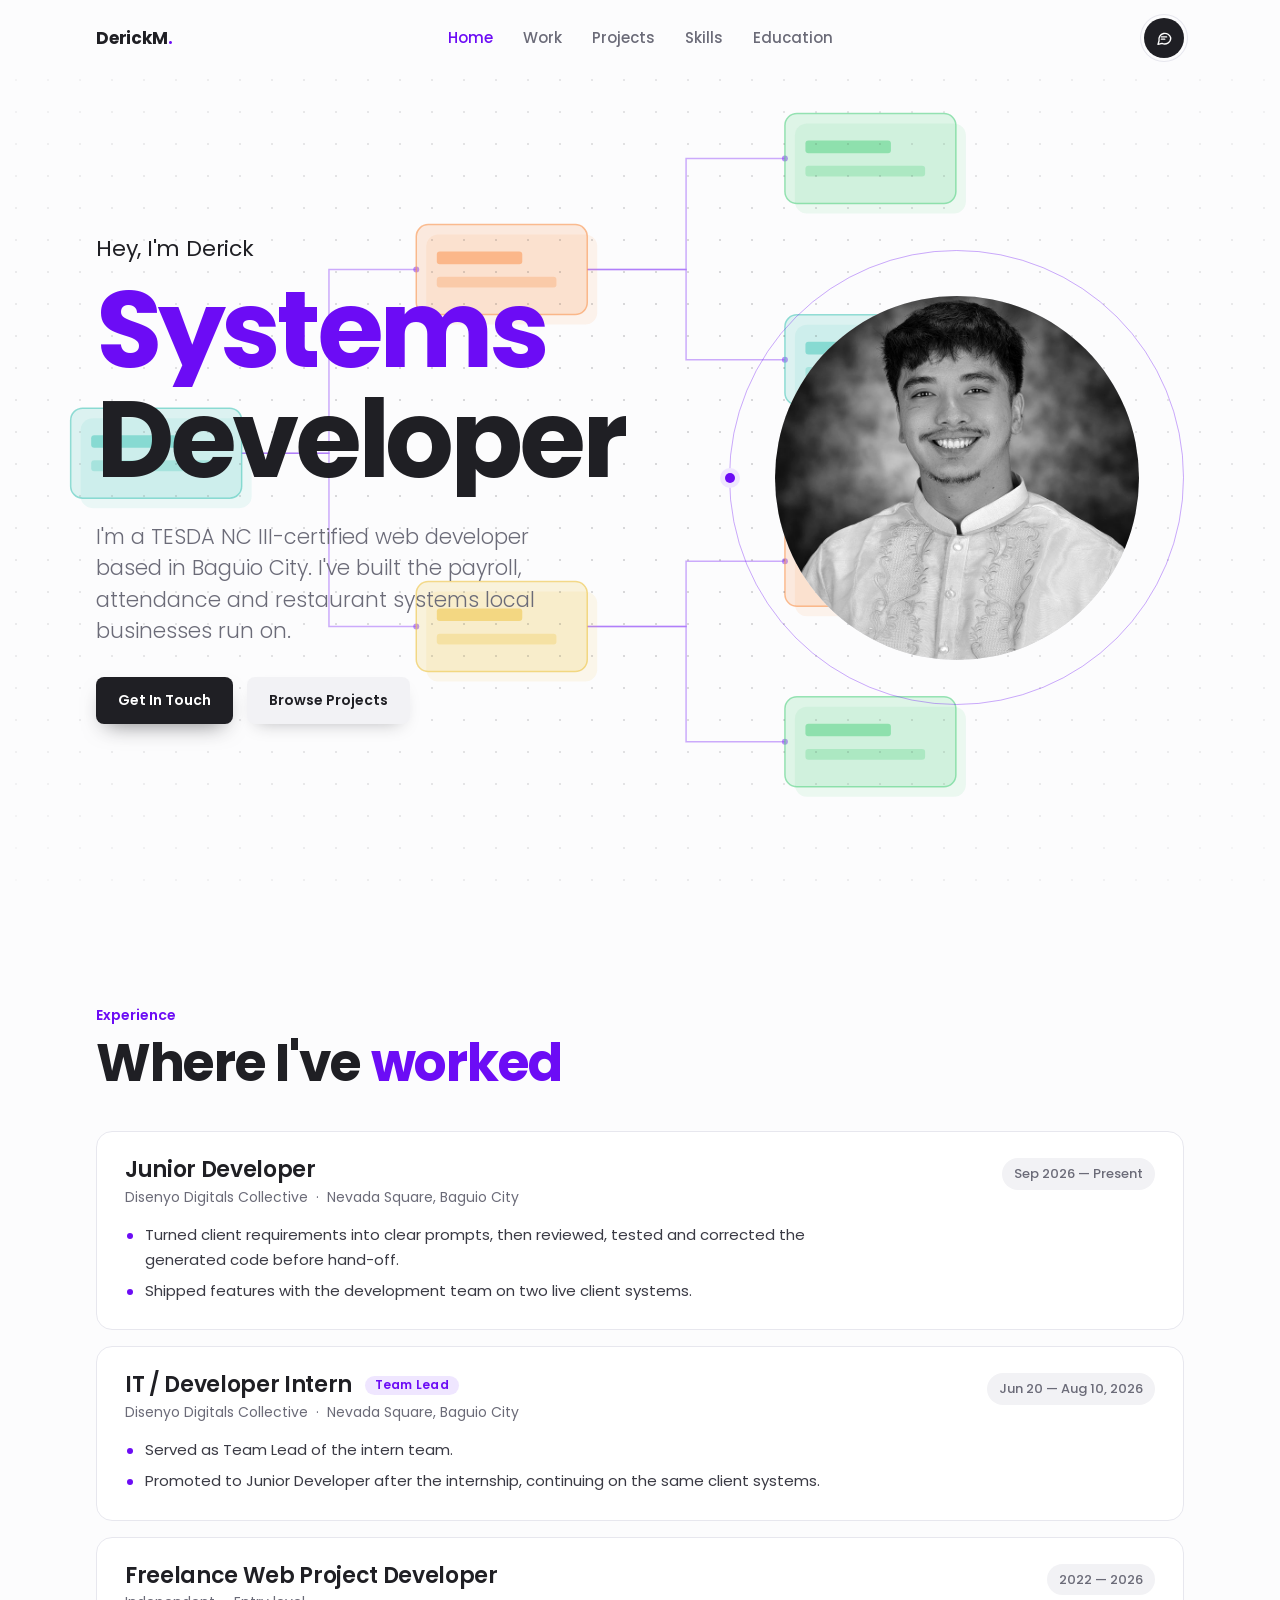
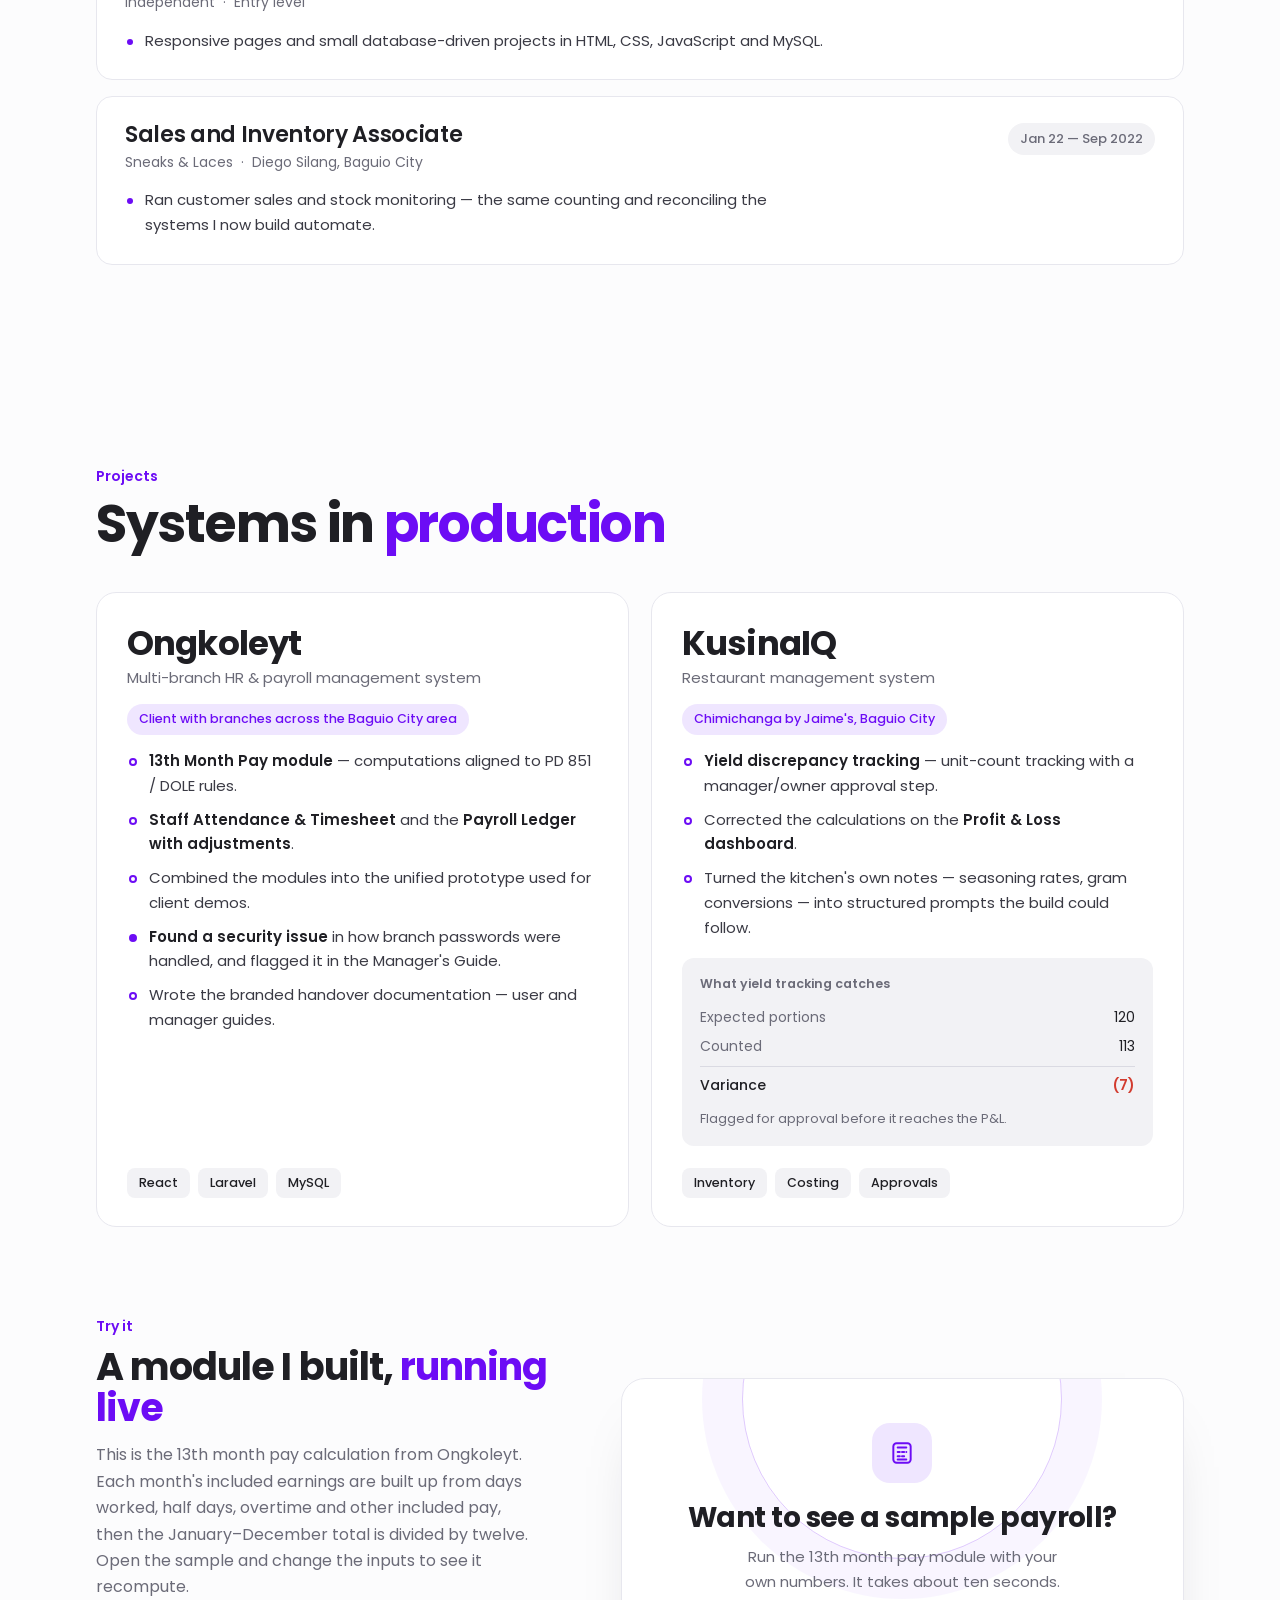
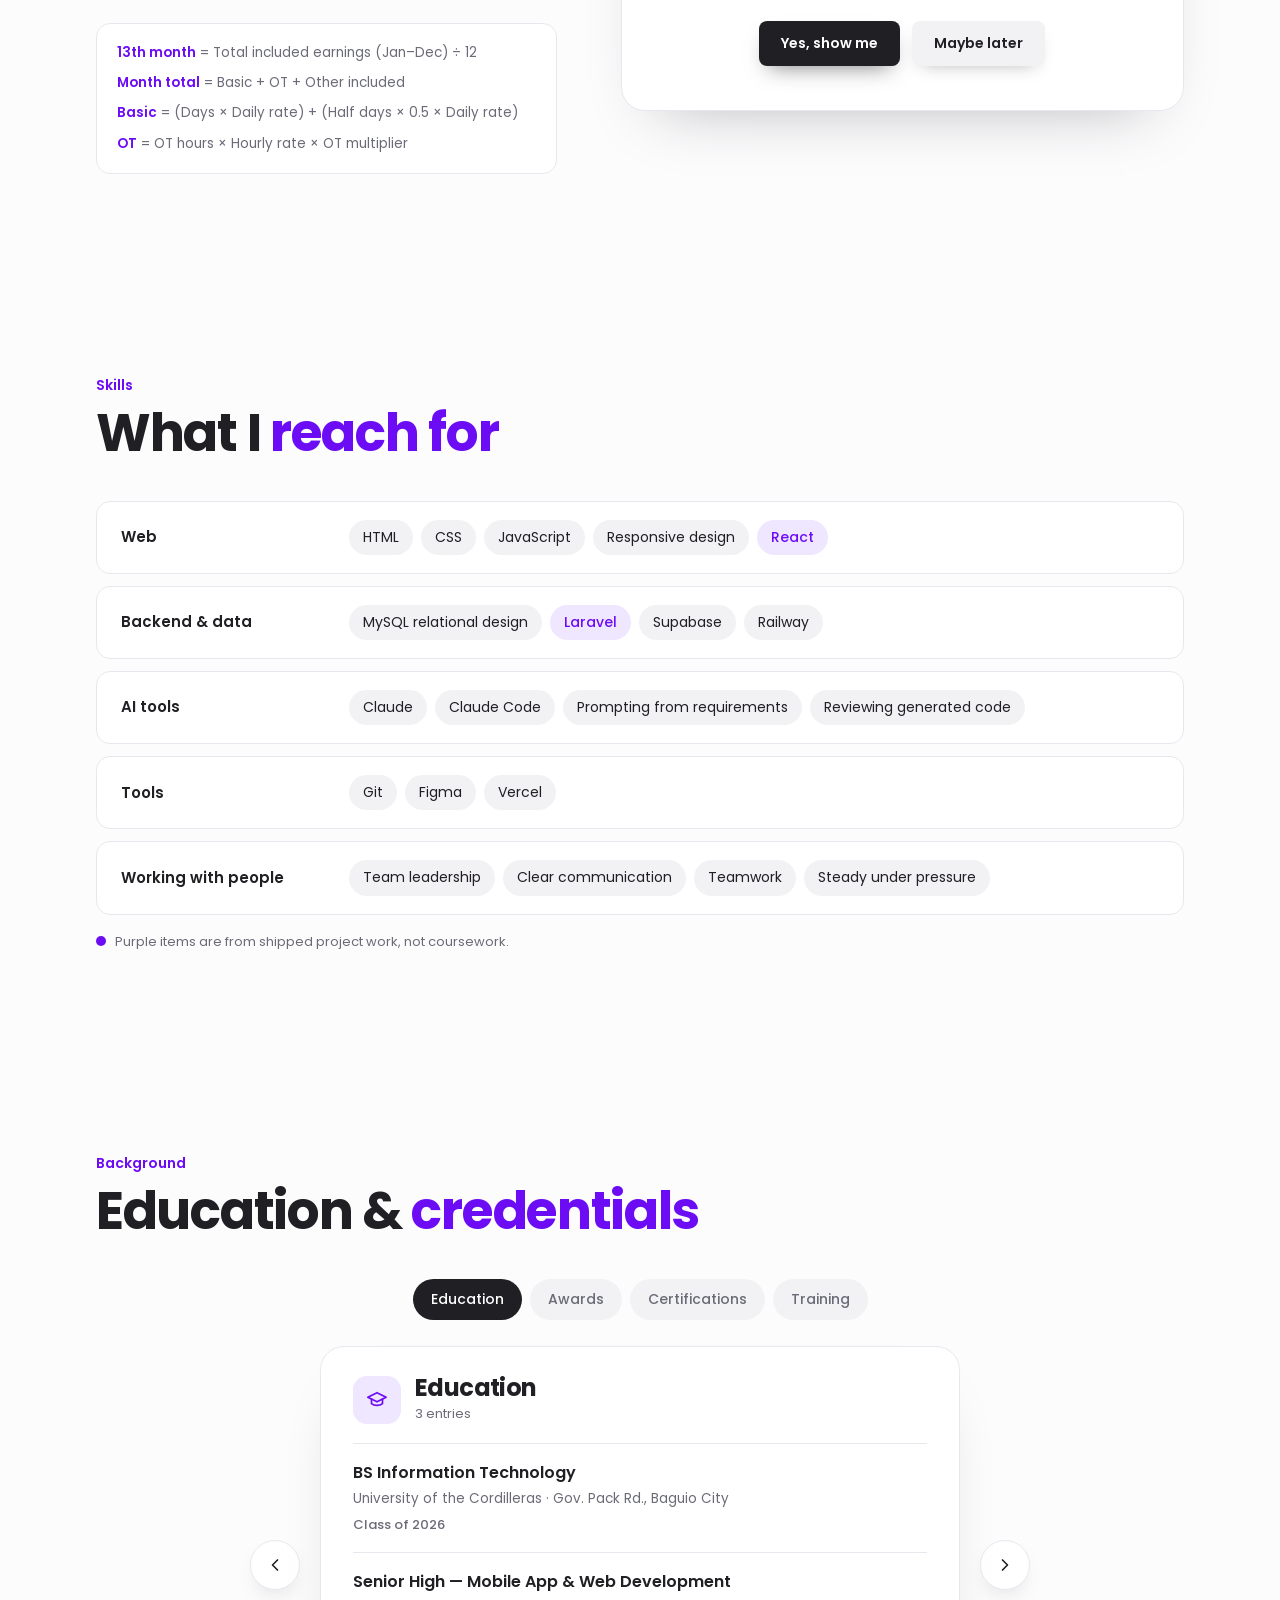
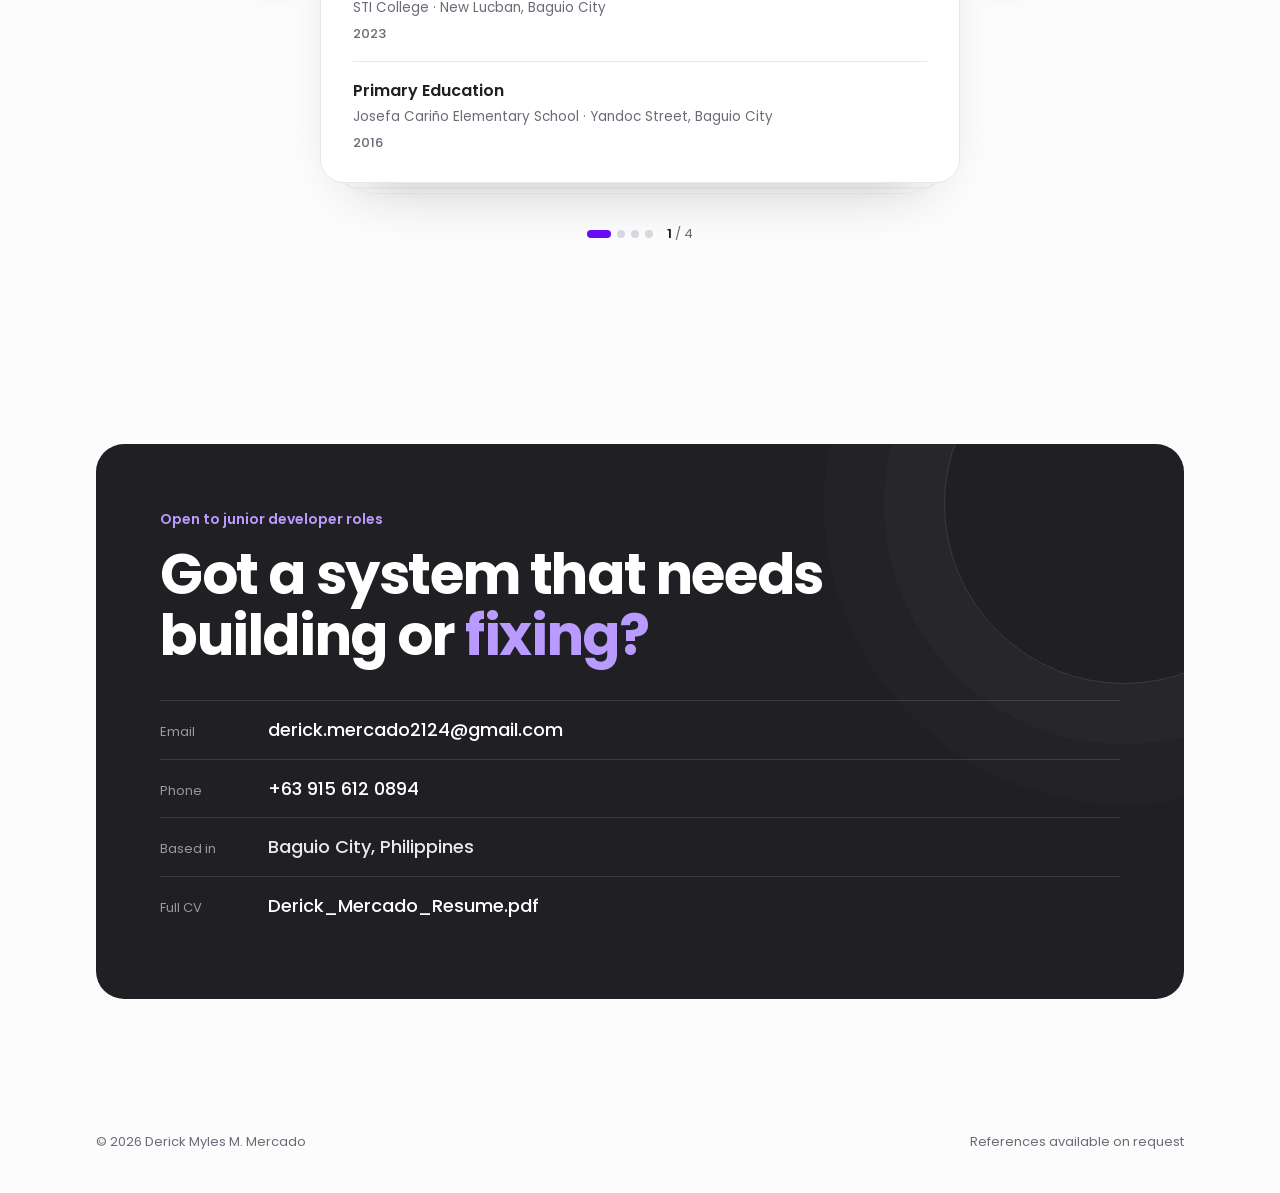
==== index.html @ df2cfac9 "Simplify resume, add AYA Events Hub, UC Nexus and KPI projects - Plain black-and-white resume: no co" ====
<!DOCTYPE html>
<html lang="en">
<head>
<meta charset="utf-8">
<meta name="viewport" content="width=device-width, initial-scale=1">
<title>Derick Myles M. Mercado — Web &amp; Systems Developer</title>
<meta name="description" content="Web developer in Baguio City who has built payroll, attendance and restaurant management systems for local businesses.">
<link rel="preconnect" href="https://fonts.googleapis.com">
<link rel="preconnect" href="https://fonts.gstatic.com" crossorigin>
<link href="https://fonts.googleapis.com/css2?family=Poppins:wght@300;400;500;600;700&display=swap" rel="stylesheet">
<link rel="stylesheet" href="styles.css">
</head>
<body>

<div class="bg" aria-hidden="true">
  <canvas class="bg__canvas"></canvas>
  <div class="bg__grid"><i></i></div>
</div>

<header class="topbar">
  <div class="topbar__in">
    <a class="logo" href="#top">DerickM<span>.</span></a>
    <nav class="nav" id="site-nav" aria-label="Sections">
      <a href="#top">Home</a>
      <a href="#work">Work</a>
      <a href="#systems">Projects</a>
      <a href="#skills">Skills</a>
      <a href="#record">Education</a>
    </nav>
    <div class="topbar__end">
      <a class="chat" href="#contact" aria-label="Contact me">
        <svg viewBox="0 0 24 24" width="18" height="18" fill="none" stroke="currentColor" stroke-width="1.8" stroke-linecap="round" stroke-linejoin="round" aria-hidden="true">
          <path d="M21 12a8 8 0 0 1-11.6 7.1L4 20.5l1.4-4.9A8 8 0 1 1 21 12z"/>
          <path d="M8.5 10.5h7M8.5 13.5h4.5"/>
        </svg>
      </a>
      <button type="button" class="menu" aria-expanded="false" aria-controls="site-nav" aria-label="Open menu">
        <span></span><span></span>
      </button>
    </div>
  </div>
  <div class="scrollbar" aria-hidden="true"><i></i></div>
</header>

<main id="top">

  <!-- ─────────────── HERO ─────────────── -->
  <section class="hero">
    <div class="hero__grid">

      <div class="hero__lede">
        <p class="hero__hey reveal" data-d="0">Hey, I'm Derick</p>

        <h1 class="hero__title">
          <span class="line"><span><em>Systems</em></span></span>
          <span class="line"><span>Developer</span></span>
        </h1>

        <p class="hero__sub reveal" data-d="3">
          I'm a TESDA NC III-certified web developer based in Baguio City. I've built the payroll,
          attendance and restaurant systems local businesses run on.
        </p>

        <div class="hero__actions reveal" data-d="4">
          <a class="btn btn--dark" href="#contact">Get In Touch</a>
          <a class="btn btn--light" href="#systems">Browse Projects</a>
        </div>
      </div>

      <div class="hero__photo reveal" data-d="2">
        <div class="hero__float">
          <div class="ring" aria-hidden="true"><i></i></div>
          <div class="disc">
            <img src="assets/profile-800.jpg" alt="Derick Myles M. Mercado" width="800" height="800"
                 loading="eager" decoding="async" fetchpriority="high">
          </div>
        </div>
      </div>

    </div>
  </section>

  <!-- ─────────────── WORK ─────────────── -->
  <section class="sec" id="work">
    <header class="sec__head reveal">
      <p class="sec__kicker">Experience</p>
      <h2>Where I've <em>worked</em></h2>
    </header>

    <ol class="entries">
      <li class="entry reveal">
        <div class="entry__main">
          <h3 class="entry__title">Junior Developer</h3>
          <p class="entry__org">Disenyo Digitals Collective &nbsp;·&nbsp; Nevada Square, Baguio City</p>
          <ul class="entry__notes">
            <li>Turned client requirements into clear prompts, then reviewed, tested and corrected the generated code before hand-off.</li>
            <li>Shipped features with the development team on two live client systems.</li>
          </ul>
        </div>
        <p class="entry__date">Sep 2026 — Present</p>
      </li>

      <li class="entry reveal">
        <div class="entry__main">
          <h3 class="entry__title">IT / Developer Intern <span class="entry__badge">Team Lead</span></h3>
          <p class="entry__org">Disenyo Digitals Collective &nbsp;·&nbsp; Nevada Square, Baguio City</p>
          <ul class="entry__notes">
            <li>Served as Team Lead of the intern team.</li>
            <li>Promoted to Junior Developer after the internship, continuing on the same client systems.</li>
          </ul>
        </div>
        <p class="entry__date">Jun 20 — Aug 10, 2026</p>
      </li>

      <li class="entry reveal">
        <div class="entry__main">
          <h3 class="entry__title">Freelance Web Project Developer</h3>
          <p class="entry__org">Independent &nbsp;·&nbsp; Entry level</p>
          <ul class="entry__notes">
            <li>Responsive pages and small database-driven projects in HTML, CSS, JavaScript and MySQL.</li>
          </ul>
        </div>
        <p class="entry__date">2022 — 2026</p>
      </li>

      <li class="entry reveal">
        <div class="entry__main">
          <h3 class="entry__title">Sales and Inventory Associate</h3>
          <p class="entry__org">Sneaks &amp; Laces &nbsp;·&nbsp; Diego Silang, Baguio City</p>
          <ul class="entry__notes">
            <li>Ran customer sales and stock monitoring — the same counting and reconciling the systems I now build automate.</li>
          </ul>
        </div>
        <p class="entry__date">Jan 22 — Sep 2022</p>
      </li>
    </ol>
  </section>

  <!-- ─────────────── SYSTEMS ─────────────── -->
  <section class="sec" id="systems">
    <header class="sec__head reveal">
      <p class="sec__kicker">Projects</p>
      <h2>Systems in <em>production</em></h2>
    </header>

    <div class="projects">

      <article class="proj reveal">
        <header class="proj__head">
          <h3>Ongkoleyt</h3>
          <p class="proj__sub">Multi-branch HR &amp; payroll management system</p>
        </header>
        <p class="proj__client">Client with branches across the Baguio City area</p>
        <ul class="proj__work">
          <li><b>13th Month Pay module</b> — computations aligned to PD&nbsp;851 / DOLE rules.</li>
          <li><b>Staff Attendance &amp; Timesheet</b> and the <b>Payroll Ledger with adjustments</b>.</li>
          <li>Combined the modules into the unified prototype used for client demos.</li>
          <li class="proj__flag"><b>Found a security issue</b> in how branch passwords were handled, and flagged it in the Manager's Guide.</li>
          <li>Wrote the branded handover documentation — user and manager guides.</li>
        </ul>
        <ul class="stack"><li>React</li><li>Laravel</li><li>MySQL</li></ul>
      </article>

      <article class="proj reveal">
        <header class="proj__head">
          <h3>KusinaIQ</h3>
          <p class="proj__sub">Restaurant management system</p>
        </header>
        <p class="proj__client">Chimichanga by Jaime's, Baguio City</p>
        <ul class="proj__work">
          <li><b>Yield discrepancy tracking</b> — unit-count tracking with a manager/owner approval step.</li>
          <li>Corrected the calculations on the <b>Profit &amp; Loss dashboard</b>.</li>
          <li>Turned the kitchen's own notes — seasoning rates, gram conversions — into structured prompts the build could follow.</li>
        </ul>

        <figure class="variance">
          <figcaption>What yield tracking catches</figcaption>
          <div class="variance__row">
            <span class="variance__k">Expected portions</span>
            <span class="variance__v">120</span>
          </div>
          <div class="variance__row">
            <span class="variance__k">Counted</span>
            <span class="variance__v">113</span>
          </div>
          <div class="variance__row variance__row--sum">
            <span class="variance__k">Variance</span>
            <span class="variance__v variance__v--debit">(7)</span>
          </div>
          <p class="variance__note">Flagged for approval before it reaches the P&amp;L.</p>
        </figure>

        <ul class="stack"><li>Inventory</li><li>Costing</li><li>Approvals</li></ul>
      </article>

    </div>

    <!-- Live demo: the 13th month pay module -->
    <div class="demo">
      <div class="demo__text reveal">
        <p class="sec__kicker">Try it</p>
        <h3 class="demo__title">A module I built, <em>running live</em></h3>
        <p class="demo__body">
          This is the 13th month pay calculation from Ongkoleyt. Each month's included
          earnings are built up from days worked, half days, overtime and other
          included pay, then the January–December total is divided by twelve.
          Open the sample and change the inputs to see it recompute.
        </p>
        <ul class="formula">
          <li><b>13th month</b> = Total included earnings (Jan–Dec) ÷ 12</li>
          <li><b>Month total</b> = Basic + OT + Other included</li>
          <li><b>Basic</b> = (Days × Daily rate) + (Half days × 0.5 × Daily rate)</li>
          <li><b>OT</b> = OT hours × Hourly rate × OT multiplier</li>
        </ul>
      </div>

      <div class="ask reveal">
        <div class="ask__icon" aria-hidden="true">
          <svg viewBox="0 0 24 24" width="26" height="26" fill="none" stroke="currentColor" stroke-width="1.8" stroke-linecap="round" stroke-linejoin="round">
            <rect x="4" y="3" width="16" height="18" rx="3"/>
            <path d="M8 7h8M8 11h2M12 11h2M16 11h0M8 15h2M12 15h2M8 18h8"/>
          </svg>
        </div>
        <p class="ask__q">Want to see a sample payroll?</p>
        <p class="ask__sub" id="ask-sub">Run the 13th month pay module with your own numbers. It takes about ten seconds.</p>
        <div class="ask__actions">
          <button type="button" class="btn btn--dark" id="ask-yes">Yes, show me</button>
          <button type="button" class="btn btn--light" id="ask-no">Maybe later</button>
        </div>
      </div>

      <dialog class="modal" id="ledger-modal" aria-labelledby="ledger-title">
      <aside class="ledger">
        <div class="ledger__head">
          <div>
            <p class="ledger__kicker">Ongkoleyt &nbsp;·&nbsp; Payroll</p>
            <h2 class="ledger__title" id="ledger-title">13th Month Pay</h2>
          </div>
          <div class="ledger__tools">
            <p class="ledger__law">PD&nbsp;851</p>
            <button type="button" class="modal__close" id="ledger-close" aria-label="Close sample payroll">
              <svg viewBox="0 0 24 24" width="16" height="16" fill="none" stroke="currentColor" stroke-width="2" stroke-linecap="round" aria-hidden="true"><path d="M6 6l12 12M18 6L6 18"/></svg>
            </button>
          </div>
        </div>

        <div class="ledger__controls">
          <label class="ctl">
            <span class="ctl__label">Daily basic rate</span>
            <span class="ctl__val" id="out-rate">₱600</span>
            <input type="range" id="in-rate" min="400" max="2000" step="10" value="600"
                   aria-label="Daily basic rate in pesos">
          </label>
          <label class="ctl">
            <span class="ctl__label">Days worked / month</span>
            <span class="ctl__val" id="out-days">22</span>
            <input type="range" id="in-days" min="0" max="26" step="1" value="22"
                   aria-label="Full days worked per month">
          </label>
          <label class="ctl">
            <span class="ctl__label">Half days / month</span>
            <span class="ctl__val" id="out-half">1</span>
            <input type="range" id="in-half" min="0" max="10" step="1" value="1"
                   aria-label="Half days worked per month">
          </label>
          <label class="ctl">
            <span class="ctl__label">OT hours / month</span>
            <span class="ctl__val" id="out-ot">8</span>
            <input type="range" id="in-ot" min="0" max="60" step="1" value="8"
                   aria-label="Overtime hours per month">
          </label>
          <label class="ctl">
            <span class="ctl__label">Other included / month</span>
            <span class="ctl__val" id="out-other">₱0</span>
            <input type="range" id="in-other" min="0" max="5000" step="100" value="0"
                   aria-label="Other included earnings per month in pesos">
          </label>
          <label class="ctl">
            <span class="ctl__label">Months worked</span>
            <span class="ctl__val" id="out-months">12</span>
            <input type="range" id="in-months" min="1" max="12" step="1" value="12"
                   aria-label="Months worked this calendar year">
          </label>
          <label class="ctl ctl--num">
            <span class="ctl__label">OT multiplier</span>
            <input type="number" id="in-mult" min="1" max="3" step="0.05" value="1.25"
                   aria-label="Overtime multiplier">
          </label>
          <p class="ctl ctl--num">
            <span class="ctl__label">Hourly rate <small>(daily ÷ 8)</small></span>
            <span class="ctl__val" id="out-hourly">₱75.00</span>
          </p>
        </div>

        <table class="sheet">
          <caption class="sr-only">Basic, overtime, other included earnings and month total for each month of the calendar year</caption>
          <thead>
            <tr>
              <th scope="col">Month</th><th scope="col">Basic</th><th scope="col">OT</th>
              <th scope="col" class="c-other-h">Other</th><th scope="col">Month total</th>
            </tr>
          </thead>
          <tbody id="sheet-body"><!-- rows injected --></tbody>
        </table>

        <div class="ledger__foot">
          <div class="calc">
            <span class="calc__op">Total included earnings</span>
            <span class="calc__line" aria-hidden="true"></span>
            <span class="calc__sum" id="out-year">₱0</span>
          </div>
          <div class="calc">
            <span class="calc__op">÷ 12</span>
            <span class="calc__line" aria-hidden="true"></span>
          </div>
          <div class="result">
            <p class="result__left">
              <span class="result__label">13th month pay</span>
              <span class="stamp" id="stamp">Computed &amp; checked</span>
            </p>
            <output class="result__val" id="out-total"
                    for="in-rate in-days in-half in-ot in-mult in-other in-months">₱0</output>
          </div>
        </div>
      </aside>
      </dialog>
    </div>
  </section>

  <!-- ─────────────── SKILLS ─────────────── -->
  <section class="sec" id="skills">
    <header class="sec__head reveal">
      <p class="sec__kicker">Skills</p>
      <h2>What I <em>reach for</em></h2>
    </header>

    <dl class="skills">
      <div class="skills__row reveal">
        <dt>Web</dt>
        <dd><span>HTML</span><span>CSS</span><span>JavaScript</span><span>Responsive design</span><span class="is-proj">React</span></dd>
      </div>
      <div class="skills__row reveal">
        <dt>Backend &amp; data</dt>
        <dd><span>MySQL relational design</span><span class="is-proj">Laravel</span><span>Supabase</span><span>Railway</span></dd>
      </div>
      <div class="skills__row reveal">
        <dt>AI tools</dt>
        <dd><span>Claude</span><span>Claude Code</span><span>Prompting from requirements</span><span>Reviewing generated code</span></dd>
      </div>
      <div class="skills__row reveal">
        <dt>Tools</dt>
        <dd><span>Git</span><span>Figma</span> <span>Vercel</span></dd>
      </div>
      <div class="skills__row reveal">
        <dt>Working with people</dt>
        <dd><span>Team leadership</span><span>Clear communication</span><span>Teamwork</span><span>Steady under pressure</span></dd>
      </div>
    </dl>
    <p class="skills__key reveal"><i aria-hidden="true"></i> Purple items are from shipped project work, not coursework.</p>
  </section>

  <!-- ─────────────── RECORD ─────────────── -->
  <section class="sec" id="record">
    <header class="sec__head reveal">
      <p class="sec__kicker">Background</p>
      <h2>Education &amp; <em>credentials</em></h2>
    </header>

    <div class="flash reveal" aria-roledescription="carousel" aria-label="Education and credentials">

      <div class="flash__tabs" role="tablist" aria-label="Choose a card">
        <button type="button" class="flash__tab" role="tab" id="ft-0" aria-controls="fc-0" aria-selected="true">Education</button>
        <button type="button" class="flash__tab" role="tab" id="ft-1" aria-controls="fc-1" aria-selected="false" tabindex="-1">Awards</button>
        <button type="button" class="flash__tab" role="tab" id="ft-2" aria-controls="fc-2" aria-selected="false" tabindex="-1">Certifications</button>
        <button type="button" class="flash__tab" role="tab" id="ft-3" aria-controls="fc-3" aria-selected="false" tabindex="-1">Training</button>
      </div>

      <div class="flash__stage">
        <button type="button" class="flash__arrow flash__arrow--prev" data-dir="-1" aria-label="Previous card">
          <svg viewBox="0 0 24 24" width="20" height="20" fill="none" stroke="currentColor" stroke-width="2" stroke-linecap="round" stroke-linejoin="round" aria-hidden="true"><path d="M15 6l-6 6 6 6"/></svg>
        </button>

        <div class="flash__deck" aria-live="polite">

          <article class="flash__card is-active" role="tabpanel" id="fc-0" aria-labelledby="ft-0">
            <header class="flash__head">
              <span class="flash__icon" aria-hidden="true">
                <svg viewBox="0 0 24 24" width="22" height="22" fill="none" stroke="currentColor" stroke-width="1.8" stroke-linecap="round" stroke-linejoin="round"><path d="M2 9l10-5 10 5-10 5z"/><path d="M6 11v5c3 2.5 9 2.5 12 0v-5"/></svg>
              </span>
              <div>
                <h3 class="flash__title">Education</h3>
                <p class="flash__meta">3 entries</p>
              </div>
            </header>
            <ul class="flash__list">
              <li>
                <p class="r-title">BS Information Technology</p>
                <p class="r-org">University of the Cordilleras · Gov. Pack Rd., Baguio City</p>
                <p class="r-date">Class of 2026</p>
              </li>
              <li>
                <p class="r-title">Senior High — Mobile App &amp; Web Development</p>
                <p class="r-org">STI College · New Lucban, Baguio City</p>
                <p class="r-date">2023</p>
              </li>
              <li>
                <p class="r-title">Primary Education</p>
                <p class="r-org">Josefa Cariño Elementary School · Yandoc Street, Baguio City</p>
                <p class="r-date">2016</p>
              </li>
            </ul>
          </article>

          <article class="flash__card" role="tabpanel" id="fc-1" aria-labelledby="ft-1" hidden>
            <header class="flash__head">
              <span class="flash__icon" aria-hidden="true">
                <svg viewBox="0 0 24 24" width="22" height="22" fill="none" stroke="currentColor" stroke-width="1.8" stroke-linecap="round" stroke-linejoin="round"><path d="M8 4h8v5a4 4 0 0 1-8 0z"/><path d="M8 6H5a3 3 0 0 0 3 4M16 6h3a3 3 0 0 1-3 4"/><path d="M12 13v4M8 20h8M9 17h6"/></svg>
              </span>
              <div>
                <h3 class="flash__title">Awards</h3>
                <p class="flash__meta">2 entries</p>
              </div>
            </header>
            <ul class="flash__list">
              <li>
                <p class="r-title"><span class="hl">Champion</span> — Tagisan ng Talino</p>
                <p class="r-org">CodeWest Programming Competition, STI Baguio</p>
                <p class="r-date">Grade 12</p>
              </li>
              <li>
                <p class="r-title"><span class="hl">Best in Console Application</span></p>
                <p class="r-org">Senior High graduation award · STI College, Baguio City</p>
                <p class="r-date">2023</p>
              </li>
            </ul>
          </article>

          <article class="flash__card" role="tabpanel" id="fc-2" aria-labelledby="ft-2" hidden>
            <header class="flash__head">
              <span class="flash__icon" aria-hidden="true">
                <svg viewBox="0 0 24 24" width="22" height="22" fill="none" stroke="currentColor" stroke-width="1.8" stroke-linecap="round" stroke-linejoin="round"><rect x="3" y="4" width="18" height="13" rx="2"/><path d="M7 9h10M7 12h6"/><circle cx="16.5" cy="17.5" r="2.5"/><path d="M15 19.5l-.5 2.5 2-1 2 1-.5-2.5"/></svg>
              </span>
              <div>
                <h3 class="flash__title">Certifications</h3>
                <p class="flash__meta">1 entry</p>
              </div>
            </header>
            <ul class="flash__list">
              <li class="cert">
                <p class="r-title">National Certificate III — Web Development <span class="cert__badge">NC III</span></p>
                <p class="r-org">TESDA · Philippine TVET Competency Assessment &amp; Certification System</p>
                <ul class="cert__units" aria-label="Core competencies">
                  <li>Utilize Software Methodologies</li>
                  <li>Develop Responsive Web Design</li>
                  <li>Create Interactive Websites</li>
                  <li>Develop Website Backend Systems</li>
                </ul>
                <p class="r-date">Issued Aug 21, 2026 · Valid until Aug 20, 2031</p>
              </li>
            </ul>
          </article>

          <article class="flash__card" role="tabpanel" id="fc-3" aria-labelledby="ft-3" hidden>
            <header class="flash__head">
              <span class="flash__icon" aria-hidden="true">
                <svg viewBox="0 0 24 24" width="22" height="22" fill="none" stroke="currentColor" stroke-width="1.8" stroke-linecap="round" stroke-linejoin="round"><path d="M4 5h11a3 3 0 0 1 3 3v11H7a3 3 0 0 1-3-3z"/><path d="M18 8h2v11a2 2 0 0 1-2 2"/><path d="M8 9h6M8 12h6M8 15h4"/></svg>
              </span>
              <div>
                <h3 class="flash__title">Training</h3>
                <p class="flash__meta">3 entries</p>
              </div>
            </header>
            <ul class="flash__list">
              <li>
                <p class="r-title">AI for Digital Novices (MSMEs) <span class="cert__badge">16 hrs</span></p>
                <p class="r-org">DICT CAR · ILCDB Digital Workforce Program · DTC Baguio</p>
                <p class="r-date">Jun 29–30, 2026</p>
              </li>
              <li>
                <p class="r-title">Cisco Networking Academy</p>
                <p class="r-date">Aug 5, 2025</p>
              </li>
              <li>
                <p class="r-title">Google Ads Apps — Google Skillshop</p>
                <p class="r-date">Aug 8, 2025</p>
              </li>
            </ul>
          </article>

        </div>

        <button type="button" class="flash__arrow flash__arrow--next" data-dir="1" aria-label="Next card">
          <svg viewBox="0 0 24 24" width="20" height="20" fill="none" stroke="currentColor" stroke-width="2" stroke-linecap="round" stroke-linejoin="round" aria-hidden="true"><path d="M9 6l6 6-6 6"/></svg>
        </button>
      </div>

      <div class="flash__foot">
        <span class="flash__dots" aria-hidden="true"><i class="is-on"></i><i></i><i></i><i></i></span>
        <span class="flash__count"><b id="flash-n">1</b> / 4</span>
      </div>
    </div>
  </section>

  <!-- ─────────────── CONTACT ─────────────── -->
  <section class="sec sec--contact" id="contact">
    <div class="contact reveal">
      <p class="contact__kicker">Open to junior developer roles</p>
      <h2 class="contact__line">Got a system that needs<br>building or <em>fixing?</em></h2>
      <ul class="contact__list">
        <li><span>Email</span><a href="mailto:derick.mercado2124@gmail.com">derick.mercado2124@gmail.com</a></li>
        <li><span>Phone</span><a href="tel:+639156120894">+63 915 612 0894</a></li>
        <li><span>Based in</span><a href="#top" class="is-plain">Baguio City, Philippines</a></li>
        <li><span>Full CV</span><a href="resume/Derick_Mercado_Resume.pdf" download>Derick_Mercado_Resume.pdf</a></li>
      </ul>
    </div>
  </section>

</main>

<footer class="foot">
  <p>© 2026 Derick Myles M. Mercado</p>
  <p>References available on request</p>
</footer>

<script src="script.js"></script>
</body>
</html>
---- styles.css ----
/* ═══════════════════════════════════════════════════════════
   Derick Myles M. Mercado — portfolio
   Direction: clean, bright personal-brand layout — white page,
   Poppins throughout, one electric-purple accent, soft shadows.
   ═══════════════════════════════════════════════════════════ */

:root {
  /* palette */
  --bg:      #FCFCFD;
  --card:    #FFFFFF;
  --soft:    #F2F2F5;
  --ink:     #1F1F24;
  --muted:   #6B6B78;
  --rule:    #E7E7EE;
  --accent:  #6C0CF5;
  --accent-soft: #EFE6FF;
  --debit:   #D23B2E;   /* negative figures only */

  /* type */
  --font: 'Poppins', -apple-system, 'Segoe UI', Roboto, sans-serif;

  /* rhythm */
  --gut: clamp(16px, 5vw, 56px);
  --max: 1200px;
  --ease: cubic-bezier(.22, 1, .36, 1);
  --shadow: 0 10px 30px -12px rgba(31,31,36,.18);
}

*, *::before, *::after { box-sizing: border-box; }

html { scroll-behavior: smooth; }

body {
  margin: 0;
  background: var(--bg);
  color: var(--ink);
  font-family: var(--font);
  font-size: 16px;
  line-height: 1.65;
  -webkit-font-smoothing: antialiased;
  overflow-x: hidden;
}

h1, h2, h3 { font-weight: 700; margin: 0; letter-spacing: -.025em; line-height: 1.08; }
h1 em, h2 em, h3 em { font-style: normal; color: var(--accent); }
p, ul, ol, dl { margin: 0; }
ul, ol { list-style: none; padding: 0; }
a { color: inherit; }
img { max-width: 100%; display: block; }

:focus-visible {
  outline: 2px solid var(--accent);
  outline-offset: 3px;
  border-radius: 4px;
}

.sr-only {
  position: absolute; width: 1px; height: 1px; padding: 0; margin: -1px;
  overflow: hidden; clip: rect(0 0 0 0); white-space: nowrap; border: 0;
}

/* ── animated background ──────────────────────────────────
   A looping data-flow sequence drawn on one canvas (see the
   bottom of script.js), under a faint dotted grid. */
.bg { position: fixed; inset: 0; z-index: -1; overflow: hidden; pointer-events: none; }
.bg__canvas { position: absolute; inset: 0; width: 100%; height: 100%; opacity: .75; }

/* static dotted grid: painted once, never re-composited */
.bg__grid {
  position: absolute; inset: 0;
  -webkit-mask-image: radial-gradient(ellipse 95% 85% at 50% 50%, #000 25%, transparent 85%);
          mask-image: radial-gradient(ellipse 95% 85% at 50% 50%, #000 25%, transparent 85%);
}
.bg__grid i {
  position: absolute; inset: 0;
  background-image: radial-gradient(rgba(31,31,36,.16) 1px, transparent 1.5px);
  background-size: 32px 32px;
}
/* ── top bar ──────────────────────────────────────────── */
/* Solid bar: a backdrop blur on a sticky header repaints every scroll frame. */
.topbar {
  position: sticky; top: 0; z-index: 50;
  background: rgba(252, 252, 253, .96);
  box-shadow: 0 1px 0 transparent;
  transition: box-shadow .3s;
}
.topbar.is-scrolled { box-shadow: 0 1px 0 var(--rule); }
.scrollbar { position: absolute; left: 0; right: 0; bottom: 0; height: 2px; overflow: hidden; }
.scrollbar i {
  display: block; height: 100%; width: 100%;
  background: linear-gradient(90deg, var(--accent), #B99BFF);
  transform: scaleX(0); transform-origin: 0 50%;
  will-change: transform;
}
.topbar__in {
  max-width: var(--max); margin: 0 auto;
  padding: 16px var(--gut);
  display: grid; grid-template-columns: 1fr auto 1fr; align-items: center; gap: 16px;
}
.logo {
  font-weight: 700; font-size: 17px; letter-spacing: -.01em;
  text-decoration: none; justify-self: start;
  padding: 8px 0;                 /* comfortable tap height */
}
.logo span { color: var(--accent); }

.nav { display: flex; align-items: center; gap: 22px; }
.nav a {
  font-size: 15px; font-weight: 500;
  text-decoration: none; color: var(--muted);
  padding: 8px 4px;               /* 40px tall tap target */
  transition: color .2s;
}
.nav a:hover { color: var(--ink); }
.nav a.is-current { color: var(--accent); }

.topbar__end { justify-self: end; display: flex; align-items: center; gap: 10px; }

/* hamburger: only shown on small screens */
.menu {
  display: none;
  width: 40px; height: 40px; border-radius: 50%; border: 0; cursor: pointer;
  background: var(--soft); color: var(--ink);
  place-items: center; position: relative;
}
.menu span {
  position: absolute; left: 12px; right: 12px; height: 2px; border-radius: 2px;
  background: currentColor;
  transition: transform .3s var(--ease), top .3s var(--ease);
}
.menu span:first-child { top: 15px; }
.menu span:last-child  { top: 23px; }
.topbar.is-open .menu span:first-child { top: 19px; transform: rotate(45deg); }
.topbar.is-open .menu span:last-child  { top: 19px; transform: rotate(-45deg); }

.chat {
  width: 40px; height: 40px; border-radius: 50%;
  display: grid; place-items: center;
  background: var(--ink); color: #fff;
  box-shadow: 0 0 0 3px var(--bg), 0 0 0 4px var(--rule);
  transition: transform .25s var(--ease), background .25s;
}
.chat:hover { transform: scale(1.08); background: var(--accent); }

/* ── buttons ──────────────────────────────────────────── */
.btn {
  display: inline-flex; align-items: center; justify-content: center;
  font-size: 14px; font-weight: 600;
  text-decoration: none;
  padding: 12px 22px; border-radius: 8px;
  transition: transform .22s var(--ease), box-shadow .22s var(--ease), background .22s;
}
.btn:hover { transform: translateY(-2px); }
.btn--dark {
  background: var(--ink); color: #fff;
  box-shadow: 0 10px 22px -10px rgba(31,31,36,.6);
}
.btn--dark:hover { background: var(--accent); box-shadow: 0 12px 26px -10px rgba(108,12,245,.6); }
.btn--light {
  background: var(--soft); color: var(--ink);
  box-shadow: 0 8px 18px -10px rgba(31,31,36,.35);
}
.btn--light:hover { background: #E9E9EE; }

/* ── hero ─────────────────────────────────────────────── */
/* Keep entrance slides and parallax from widening the page on phones.
   `clip` (unlike `hidden`) doesn't create a scroll box, so sticky still works. */
main { overflow-x: clip; }

.hero {
  max-width: var(--max); margin: 0 auto;
  padding: clamp(40px, 7vw, 96px) var(--gut) clamp(64px, 9vw, 120px);
  min-height: calc(100vh - 72px);
  display: flex; align-items: center;
}
.hero__grid {
  width: 100%;
  display: grid; gap: clamp(40px, 6vw, 80px);
  grid-template-columns: minmax(0, 1.1fr) minmax(0, .9fr);
  align-items: center;
}

.hero__hey { font-size: clamp(18px, 1.8vw, 22px); font-weight: 400; letter-spacing: -.01em; }
.wave { display: inline-block; transform-origin: 70% 80%; animation: wave 2.4s ease-in-out 1s infinite; }
@keyframes wave {
  0%, 60%, 100% { transform: rotate(0); }
  10%, 30% { transform: rotate(14deg); }
  20% { transform: rotate(-8deg); }
  40% { transform: rotate(-4deg); }
  50% { transform: rotate(10deg); }
}

.hero__title {
  font-size: clamp(56px, 8.4vw, 112px);
  font-weight: 700; letter-spacing: -.04em; line-height: .98;
  margin: 10px 0 24px;
}
.hero__title .line { display: block; overflow: hidden; padding-bottom: .04em; }
.hero__title .line > span {
  display: block;
  transform: translateY(105%);
  animation: rise .95s var(--ease) forwards;
}
.hero__title .line:nth-child(1) > span { animation-delay: .05s; }
.hero__title .line:nth-child(2) > span { animation-delay: .15s; }
@keyframes rise { to { transform: translateY(0); } }

.hero__sub {
  font-size: clamp(17px, 1.7vw, 21px); font-weight: 300;
  max-width: 34ch; color: var(--muted); line-height: 1.5;
}
.hero__actions { display: flex; flex-wrap: wrap; gap: 14px; margin-top: 30px; }

/* photo: thin outer ring + grey disc */
.hero__photo {
  position: relative; justify-self: center;
  width: min(100%, 460px); aspect-ratio: 1;
}
.hero__float { position: absolute; inset: 0; will-change: transform; }
.hero__title .line { will-change: transform; }
.hero__lede { will-change: opacity; }
.hero.is-paused .ring, .ask.is-paused .ask__icon { animation-play-state: paused; }
.ring {
  position: absolute; inset: 0; border-radius: 50%;
  border: 1px solid color-mix(in srgb, var(--accent) 35%, transparent);
  animation: spin 18s linear infinite;
}
.ring i {
  position: absolute; top: 50%; left: -5px;
  width: 10px; height: 10px; margin-top: -5px; border-radius: 50%;
  background: var(--accent);
  box-shadow: 0 0 0 5px var(--accent-soft);
}
@keyframes spin { to { transform: rotate(360deg); } }
.disc {
  position: absolute; inset: 10%; border-radius: 50%;
  overflow: hidden; background: #E4E4E8;
}
.disc img {
  width: 100%; height: 100%; object-fit: cover; object-position: 50% 18%;
  filter: grayscale(1) contrast(1.06);
  transition: filter .6s var(--ease), transform .6s var(--ease);
}
.hero__photo:hover .disc img { filter: grayscale(0); transform: scale(1.03); }

/* ── sections ─────────────────────────────────────────── */
.sec {
  max-width: var(--max); margin: 0 auto;
  padding: clamp(56px, 8vw, 100px) var(--gut);
}
.sec__head { margin-bottom: clamp(24px, 4vw, 40px); }
.sec__kicker {
  font-size: 14px; font-weight: 600; color: var(--accent);
  margin-bottom: 8px;
}
.sec__head h2 { font-size: clamp(32px, 4.6vw, 52px); }

/* heading text rises out of a mask */
.sec__head .mask { display: block; overflow: hidden; padding-bottom: .08em; margin-bottom: -.08em; }
.sec__head .mask > span {
  display: block; transform: translateY(110%) rotate(3deg); transform-origin: 0 100%;
  transition: transform 1s var(--ease) .1s;
}
.sec__head.reveal { transform: none; }
.sec__head.is-in .mask > span { transform: none; }

/* shared hover lift: `translate` stays separate from the reveal `transform`,
   and the shadow is a pre-painted layer that only fades */
.entry, .proj { position: relative; }
.entry::after, .proj::after {
  content: ''; position: absolute; inset: 0; border-radius: inherit;
  box-shadow: var(--shadow); opacity: 0; pointer-events: none;
  transition: opacity .3s var(--ease);
}
.entry:hover, .proj:hover { translate: 0 -4px; }
.entry:hover::after, .proj:hover::after { opacity: 1; }

/* entries */
.entries { display: grid; gap: 16px; }
.entry {
  display: grid; grid-template-columns: 1fr auto; gap: 8px 32px;
  padding: 26px 28px;
  background: var(--card); border: 1px solid var(--rule); border-radius: 16px;
}
.entry__title { font-size: clamp(18px, 2vw, 22px); font-weight: 600; letter-spacing: -.015em; }
.entry__title span { font-weight: 400; color: var(--muted); font-size: .7em; letter-spacing: 0; }
.entry__org { font-size: 14px; color: var(--muted); margin-top: 4px; }
.entry__notes { margin-top: 14px; display: grid; gap: 6px; max-width: 70ch; }
.entry__notes li { position: relative; padding-left: 20px; font-size: 15px; color: #3A3A44; }
.entry__notes li::before {
  content: ''; position: absolute; left: 2px; top: .68em;
  width: 6px; height: 6px; border-radius: 50%; background: var(--accent);
}
.entry__date {
  font-size: 13px; font-weight: 500; color: var(--muted);
  white-space: nowrap; align-self: start;
  background: var(--soft); padding: 5px 12px; border-radius: 99px;
}
.entry__date--now { background: var(--accent-soft); color: var(--accent); }
/* role badge (e.g. "Team Lead") — beats the muted `.entry__title span` style */
.entry__title .entry__badge {
  display: inline-block; vertical-align: 3px; margin: 0 0 0 8px;
  font-size: 12px; font-weight: 600; letter-spacing: .02em;
  color: var(--accent); background: var(--accent-soft);
  padding: 3px 10px; border-radius: 99px;
}

/* projects */
.projects { display: grid; gap: 22px; grid-template-columns: repeat(2, minmax(0, 1fr)); }
.proj {
  background: var(--card); border: 1px solid var(--rule); border-radius: 20px;
  padding: 32px 30px 28px;
  display: flex; flex-direction: column; gap: 14px;
}
.proj__head h3 { font-size: clamp(26px, 3vw, 34px); }
.proj__sub { font-size: 15px; color: var(--muted); margin-top: 4px; }
.proj__client {
  font-size: 12.5px; font-weight: 500; color: var(--accent);
  background: var(--accent-soft); padding: 5px 12px; border-radius: 99px;
  align-self: flex-start;
}
.proj__work { display: grid; gap: 9px; }
.proj__work li { position: relative; padding-left: 22px; font-size: 15px; color: #3A3A44; }
.proj__work li::before {
  content: ''; position: absolute; left: 2px; top: .6em;
  width: 8px; height: 8px; border: 2px solid var(--accent); border-radius: 50%;
}
.proj__work b { font-weight: 600; color: var(--ink); }
.proj__flag::before { background: var(--accent); }

.stack { display: flex; flex-wrap: wrap; gap: 8px; margin-top: auto; padding-top: 8px; }
.stack li {
  font-size: 12.5px; font-weight: 500; color: var(--ink);
  background: var(--soft); border-radius: 8px; padding: 5px 12px;
}

/* the variance figure */
.variance {
  margin: 4px 0 0; padding: 16px 18px;
  background: var(--soft); border-radius: 12px;
}
.variance figcaption { font-size: 12.5px; font-weight: 600; color: var(--muted); margin-bottom: 8px; }
.variance__row {
  display: flex; justify-content: space-between; gap: 12px;
  font-size: 14px; font-variant-numeric: tabular-nums; padding: 3px 0;
}
.variance__k { color: var(--muted); }
.variance__row--sum { border-top: 1px solid #DADAE2; margin-top: 5px; padding-top: 7px; }
.variance__row--sum .variance__k { color: var(--ink); font-weight: 500; }
.variance__v--debit { color: var(--debit); font-weight: 600; }
.variance__note { font-size: 13px; color: var(--muted); margin-top: 8px; }

/* ── live demo: the ledger card ───────────────────────── */
.demo {
  display: grid; gap: clamp(28px, 5vw, 64px);
  grid-template-columns: minmax(0, .9fr) minmax(0, 1.1fr);
  align-items: center;
  margin-top: clamp(48px, 7vw, 88px);
}
.demo__title { font-size: clamp(26px, 3.4vw, 38px); margin-bottom: 14px; }
.demo__body { color: var(--muted); max-width: 44ch; }

/* the question card */
.ask {
  position: relative; overflow: hidden;
  background: var(--card); border: 1px solid var(--rule); border-radius: 24px;
  padding: clamp(28px, 4vw, 44px);
  box-shadow: 0 30px 60px -38px rgba(31,31,36,.35);
  text-align: center;
}
.ask::before {
  content: ''; position: absolute; left: 50%; top: -140px; translate: -50% 0;
  width: 320px; height: 320px; border-radius: 50%;
  border: 1px solid color-mix(in srgb, var(--accent) 22%, transparent);
  box-shadow: 0 0 0 40px color-mix(in srgb, var(--accent) 4%, transparent);
  pointer-events: none;
}
.ask__icon {
  position: relative;
  width: 60px; height: 60px; margin: 0 auto 18px; border-radius: 18px;
  display: grid; place-items: center;
  background: var(--accent-soft); color: var(--accent);
  animation: bob 3.2s ease-in-out infinite;
}
@keyframes bob { 50% { transform: translateY(-5px); } }
.ask__q { position: relative; font-size: clamp(22px, 2.6vw, 28px); font-weight: 700; letter-spacing: -.02em; line-height: 1.2; }
.ask__sub { position: relative; color: var(--muted); margin: 10px auto 0; max-width: 36ch; font-size: 15px; }
.ask__actions { position: relative; display: flex; justify-content: center; flex-wrap: wrap; gap: 12px; margin-top: 26px; }
.ask .btn { border: 0; cursor: pointer; font-family: inherit; }

/* the modal that holds the ledger */
.modal {
  padding: 0; border: 0; background: transparent;
  width: min(580px, calc(100% - 32px));
  max-height: calc(100dvh - 32px);
  overflow: auto; overscroll-behavior: contain;
  border-radius: 20px;
}
.modal::backdrop {
  background: rgba(20, 16, 36, .45);
  backdrop-filter: blur(6px);
}
.modal[open]              { animation: pop-in .5s var(--ease) both; }
.modal[open]::backdrop    { animation: fade-in .35s ease both; }
.modal.is-closing         { animation: pop-out .26s ease-in both; }
.modal.is-closing::backdrop { animation: fade-out .26s ease-in both; }
@keyframes pop-in  { from { opacity: 0; transform: translateY(40px) scale(.92); } }
@keyframes pop-out { to   { opacity: 0; transform: translateY(24px) scale(.95); } }
@keyframes fade-in  { from { opacity: 0; } }
@keyframes fade-out { to   { opacity: 0; } }
html.modal-open { overflow: hidden; }

.ledger__tools { display: flex; align-items: center; gap: 10px; }
.modal__close {
  width: 34px; height: 34px; border-radius: 50%; border: 0; cursor: pointer;
  display: grid; place-items: center;
  background: var(--soft); color: var(--ink);
  transition: background .2s, color .2s, transform .25s var(--ease);
}
.modal__close:hover { background: var(--ink); color: #fff; transform: rotate(90deg); }

.ledger {
  background: var(--card);
  border: 1px solid var(--rule);
  border-radius: 20px;
  box-shadow: 0 30px 60px -34px rgba(31,31,36,.35);
  overflow: hidden;
}
.ledger__head {
  display: flex; justify-content: space-between; align-items: flex-start; gap: 14px;
  padding: 22px 24px 16px;
}
.ledger__kicker { font-size: 12.5px; font-weight: 500; color: var(--muted); margin-bottom: 4px; }
.ledger__title { font-size: 24px; }
.ledger__law {
  font-size: 12px; font-weight: 600; color: var(--accent);
  background: var(--accent-soft); padding: 4px 10px; border-radius: 99px; white-space: nowrap;
}

.formula {
  display: grid; gap: 8px; margin-top: 22px;
  padding: 18px 20px; border-radius: 14px;
  background: var(--card); border: 1px solid var(--rule);
  font-size: 13.5px; color: var(--muted);
}
.formula b { color: var(--accent); font-weight: 600; }

.ledger__controls {
  display: grid; gap: 14px 24px; padding: 18px 24px;
  grid-template-columns: repeat(2, minmax(0, 1fr));
  background: var(--soft);
}
.ctl--num { align-items: center; }
.ctl--num input[type=number] {
  width: 76px; font: inherit; font-size: 14px; font-weight: 600; text-align: right;
  padding: 4px 8px; border: 1px solid #DADAE2; border-radius: 8px; background: #fff; color: var(--ink);
}
.ctl--num input[type=number]:focus { outline: 2px solid var(--accent); outline-offset: 1px; border-color: transparent; }
.ctl__label small { font-weight: 400; opacity: .8; }
.ctl { display: grid; grid-template-columns: 1fr auto; gap: 6px 12px; align-items: baseline; }
.ctl__label { font-size: 13px; font-weight: 500; color: var(--muted); }
.ctl__val { font-size: 15px; font-weight: 600; font-variant-numeric: tabular-nums; }
.ctl input[type=range] {
  grid-column: 1 / -1;
  -webkit-appearance: none; appearance: none;
  width: 100%; height: 20px; background: transparent; cursor: ew-resize; margin: 0;
}
.ctl input[type=range]::-webkit-slider-runnable-track { height: 4px; background: #DCDCE4; border-radius: 4px; }
.ctl input[type=range]::-webkit-slider-thumb {
  -webkit-appearance: none; appearance: none;
  width: 18px; height: 18px; margin-top: -7px;
  border-radius: 50%; background: var(--accent); border: 3px solid #fff;
  box-shadow: 0 2px 8px rgba(108,12,245,.45);
  transition: transform .18s var(--ease);
}
.ctl input[type=range]:hover::-webkit-slider-thumb { transform: scale(1.15); }
.ctl input[type=range]::-moz-range-track { height: 4px; background: #DCDCE4; border-radius: 4px; }
.ctl input[type=range]::-moz-range-thumb {
  width: 14px; height: 14px; border-radius: 50%;
  background: var(--accent); border: 3px solid #fff; box-shadow: 0 2px 8px rgba(108,12,245,.45);
}

.sheet { width: 100%; border-collapse: collapse; font-size: 12.5px; }
.sheet.no-other .c-other, .sheet.no-other .c-other-h { display: none; }
.sheet thead th {
  font-weight: 500; font-size: 12px; color: var(--muted);
  text-align: right; padding: 12px 10px 8px;
  border-bottom: 1px solid var(--rule); white-space: nowrap;
}
.sheet thead th:first-child, .sheet td:first-child { padding-left: 24px; }
.sheet thead th:last-child, .sheet td:last-child { padding-right: 24px; }
.sheet thead th:first-child { text-align: left; }
.sheet td {
  padding: 5px 10px; text-align: right; white-space: nowrap;
  font-variant-numeric: tabular-nums;
  border-bottom: 1px solid color-mix(in srgb, var(--rule) 60%, transparent);
  opacity: 0; transform: translateY(5px);
  transition: opacity .38s var(--ease), transform .38s var(--ease), color .25s, background .25s;
}
.sheet tr.is-in td { opacity: 1; transform: none; }
.sheet td:first-child { text-align: left; color: var(--muted); }
.sheet tr.is-off td { color: #C3C3CC; }
.sheet tr.is-on td:last-child { color: var(--accent); font-weight: 500; }
.sheet tr.is-last td { background: var(--accent-soft); }
.sheet tr.is-last td:last-child { font-weight: 600; }

.ledger__foot { padding: 18px 24px 22px; }
.calc { display: flex; align-items: center; gap: 12px; margin-bottom: 10px; }
.calc__sum { font-size: 14px; font-weight: 600; font-variant-numeric: tabular-nums; }
.calc__op { font-size: 12.5px; font-weight: 500; color: var(--muted); white-space: nowrap; }
.calc__line { flex: 1; height: 1px; background: var(--rule); }

.result { display: flex; align-items: flex-end; justify-content: space-between; gap: 16px; }
.result__left { display: flex; flex-direction: column; align-items: flex-start; gap: 9px; }
.result__label { font-weight: 600; font-size: 16px; }
.result__val {
  font-weight: 700; font-size: clamp(28px, 3vw, 36px);
  font-variant-numeric: tabular-nums;
  color: var(--accent); letter-spacing: -.02em; line-height: 1;
}
.stamp {
  display: inline-block;
  font-size: 10.5px; font-weight: 600; letter-spacing: .08em; text-transform: uppercase;
  color: var(--accent); border: 1.5px solid var(--accent); border-radius: 6px;
  padding: 3px 8px;
  transform: rotate(-4deg) scale(1.45); opacity: 0;
  transform-origin: left center;
  transition: transform .5s var(--ease), opacity .3s;
}
.stamp.is-on { transform: rotate(-4deg) scale(1); opacity: .85; }

/* skills */
.skills { display: grid; gap: 12px; }
.skills__row {
  display: grid; grid-template-columns: 200px 1fr; gap: 10px 28px;
  padding: 18px 24px; align-items: center;
  background: var(--card); border: 1px solid var(--rule); border-radius: 14px;
}
.skills__row dt { font-size: 15px; font-weight: 600; }
.skills__row dd { margin: 0; display: flex; flex-wrap: wrap; gap: 8px; }
.skills__row dd span {
  font-size: 14px; padding: 6px 14px; border-radius: 99px;
  background: var(--soft);
  transition: background .25s var(--ease), color .25s, transform .25s var(--ease);
}
.skills__row dd span:hover { transform: translateY(-2px); background: #E9E9EE; }
.skills__row dd span.is-proj { background: var(--accent-soft); color: var(--accent); font-weight: 500; }
.skills__key {
  margin-top: 16px; font-size: 13px; color: var(--muted);
  display: flex; align-items: center; gap: 9px;
}
.skills__key i { width: 10px; height: 10px; border-radius: 50%; background: var(--accent); display: block; flex: none; }

/* shared entry text */
.r-title { font-size: 16px; font-weight: 600; }
.r-org { font-size: 13.5px; color: var(--muted); margin-top: 2px; }
.r-date { font-size: 13px; font-weight: 500; color: var(--muted); margin-top: 4px; }
.hl { color: var(--accent); }
.cert__badge {
  display: inline-block; vertical-align: 2px; margin-left: 6px;
  font-size: 11px; font-weight: 600; letter-spacing: .04em;
  color: var(--accent); background: var(--accent-soft);
  padding: 2px 8px; border-radius: 99px;
}

/* ── flash card deck: Education · Awards · Certifications · Training ── */
.flash { max-width: 780px; margin: 0 auto; }

.flash__tabs { display: flex; justify-content: center; flex-wrap: wrap; gap: 8px; margin-bottom: 26px; }
.flash__tab {
  border: 0; cursor: pointer; font: inherit; font-size: 14px; font-weight: 500;
  padding: 9px 18px; border-radius: 99px;
  background: var(--soft); color: var(--muted);
  transition: background .25s var(--ease), color .25s, transform .25s var(--ease);
}
.flash__tab:hover { color: var(--ink); transform: translateY(-1px); }
.flash__tab[aria-selected="true"] { background: var(--ink); color: #fff; }

.flash__stage {
  display: grid; grid-template-columns: auto minmax(0, 1fr) auto;
  align-items: center; gap: 20px;
}
.flash__arrow {
  width: 50px; height: 50px; border-radius: 50%; cursor: pointer;
  display: grid; place-items: center;
  background: var(--card); color: var(--ink);
  border: 1px solid var(--rule);
  box-shadow: 0 10px 24px -14px rgba(31,31,36,.35);
  transition: background .2s, color .2s, border-color .2s, transform .25s var(--ease);
}
.flash__arrow:hover { background: var(--accent); border-color: var(--accent); color: #fff; }
.flash__arrow--prev:hover { transform: translateX(-3px); }
.flash__arrow--next:hover { transform: translateX(3px); }
.flash__arrow:active { transform: scale(.94); }

/* the deck: two ghost cards peek out underneath so it reads as a stack */
.flash__deck {
  position: relative; isolation: isolate;
  perspective: 1400px;
  transition: height .45s var(--ease);
  touch-action: pan-y;          /* horizontal swipes go to the deck, vertical still scrolls */
}
.flash__deck::before, .flash__deck::after {
  content: ''; position: absolute; left: 0; right: 0; bottom: 0; height: 60%;
  border-radius: 24px; background: var(--card); border: 1px solid var(--rule);
  z-index: -1; pointer-events: none;
}
.flash__deck::before { transform: translateY(12px) scale(.95); opacity: .75; }
.flash__deck::after  { transform: translateY(24px) scale(.9);  opacity: .45; z-index: -2; }

.flash__card {
  background: var(--card); border: 1px solid var(--rule); border-radius: 24px;
  padding: 28px 32px 12px;
  box-shadow: 0 30px 60px -40px rgba(31,31,36,.4);
  transform-origin: 50% 50%;
  backface-visibility: hidden;
}
.flash__card[hidden] { display: none; }
/* the card on its way out sits on top of the incoming one while it animates */
.flash__card.is-out-next, .flash__card.is-out-prev { position: absolute; inset: 0 0 auto 0; z-index: 2; }
.flash__card.is-in-next  { animation: card-in-next  .55s var(--ease) both; }
.flash__card.is-in-prev  { animation: card-in-prev  .55s var(--ease) both; }
.flash__card.is-out-next { animation: card-out-next .4s ease-in both; }
.flash__card.is-out-prev { animation: card-out-prev .4s ease-in both; }
@keyframes card-in-next  { from { opacity: 0; transform: translateX(70px)  rotateY(-16deg) scale(.96); } }
@keyframes card-in-prev  { from { opacity: 0; transform: translateX(-70px) rotateY(16deg)  scale(.96); } }
@keyframes card-out-next { to   { opacity: 0; transform: translateX(-70px) rotateY(16deg)  scale(.94); } }
@keyframes card-out-prev { to   { opacity: 0; transform: translateX(70px)  rotateY(-16deg) scale(.94); } }

.flash__head {
  display: flex; align-items: center; gap: 14px;
  padding-bottom: 18px; border-bottom: 1px solid var(--rule);
}
.flash__icon {
  width: 48px; height: 48px; border-radius: 14px; flex: none;
  display: grid; place-items: center;
  background: var(--accent-soft); color: var(--accent);
}
.flash__title { font-size: clamp(20px, 2.4vw, 24px); }
.flash__meta { font-size: 13px; color: var(--muted); margin-top: 2px; }

.flash__list { display: grid; }
.flash__list > li { padding: 16px 0; border-bottom: 1px solid var(--rule); }
.flash__list > li:last-child { border-bottom: 0; }
.flash__list .cert__units { display: flex; flex-wrap: wrap; gap: 6px; margin-top: 10px; }
.flash__list .cert__units li {
  padding: 4px 10px; border-radius: 8px;
  font-size: 12.5px; background: var(--soft); color: var(--ink);
}

.flash__foot {
  display: flex; justify-content: center; align-items: center; gap: 14px;
  margin-top: 40px; pointer-events: none;
}
.flash__dots { display: flex; gap: 6px; }
.flash__dots i {
  width: 8px; height: 8px; border-radius: 99px; background: #D9D9E1;
  transition: width .35s var(--ease), background .35s;
}
.flash__dots i.is-on { width: 24px; background: var(--accent); }
.flash__count { font-size: 13px; color: var(--muted); font-variant-numeric: tabular-nums; }
.flash__count b { color: var(--ink); font-weight: 600; }

/* contact */
.sec--contact { padding-bottom: clamp(56px, 9vw, 110px); }
.contact {
  background: var(--ink); color: #fff;
  border-radius: 28px; padding: clamp(32px, 6vw, 64px);
  position: relative; overflow: hidden;
}
.contact::after {
  content: ''; position: absolute; right: -120px; top: -120px;
  width: 360px; height: 360px; border-radius: 50%;
  border: 1px solid rgba(255,255,255,.12);
  box-shadow: 0 0 0 60px rgba(255,255,255,.02), 0 0 0 120px rgba(255,255,255,.015);
  pointer-events: none;
}
.contact__kicker { font-size: 14px; font-weight: 600; color: #B99BFF; }
.contact__line { font-size: clamp(30px, 5vw, 56px); margin: 14px 0 34px; }
.contact__line em { color: #B99BFF; }
.contact__list { display: grid; position: relative; z-index: 1; }
.contact__list li {
  display: flex; gap: 16px; flex-wrap: wrap; align-items: baseline;
  padding: 14px 0; border-top: 1px solid rgba(255,255,255,.12);
}
.contact__list span { font-size: 13px; color: rgba(255,255,255,.55); width: 92px; flex: none; }
.contact__list a {
  font-size: clamp(15px, 1.7vw, 18px); font-weight: 500;
  text-decoration: none; color: #fff;
  background-image: linear-gradient(#B99BFF, #B99BFF);
  background-size: 0% 2px; background-position: 0 100%; background-repeat: no-repeat;
  transition: background-size .35s var(--ease), color .25s;
  word-break: break-word;
}
.contact__list a:hover { background-size: 100% 2px; color: #B99BFF; }
.contact__list a.is-plain { pointer-events: none; opacity: .9; }

/* footer */
.foot {
  max-width: var(--max); margin: 0 auto;
  padding: 22px var(--gut) 40px;
  display: flex; justify-content: space-between; gap: 14px; flex-wrap: wrap;
  font-size: 13px; color: var(--muted);
}

/* ── scroll reveal ────────────────────────────────────── */
.reveal { opacity: 0; transform: translateY(24px); }
.reveal.is-in {
  opacity: 1; transform: none;
  transition: opacity .8s var(--ease), transform .9s var(--ease), translate .3s var(--ease);
  /* stagger the entrance, but keep the hover lift instant */
  transition-delay: calc(var(--d, 0) * 70ms), calc(var(--d, 0) * 70ms), 0s;
}
/* per-section entrances */
.entry.reveal       { transform: translateX(-48px); }
.proj.reveal        { transform: perspective(1000px) rotateX(16deg) translateY(60px) scale(.96); transform-origin: 50% 100%; }
.skills__row.reveal { transform: translateX(56px); }
.flash.reveal       { transform: translateY(40px) scale(.94); }
.ask.reveal         { transform: translateY(40px) scale(.9) rotate(-2deg); }
.entry.reveal.is-in, .proj.reveal.is-in, .skills__row.reveal.is-in,
.flash.reveal.is-in, .ask.reveal.is-in { transform: none; }

/* contact grows into place (scale driven by script.js) */
.sec--contact { transform-origin: 50% 100%; will-change: transform; }

/* anchor jumps land below the sticky bar instead of under it */
section[id] { scroll-margin-top: 72px; }

/* hover lift only where there's a real pointer (avoids "stuck" hovers on touch) */
@media (hover: none) {
  .entry:hover, .proj:hover { translate: none; }
  .entry:hover::after, .proj:hover::after { opacity: 0; }
  .hero__photo:hover .disc img { transform: none; }
}

/* ── responsive ───────────────────────────────────────── */
@media (max-width: 1100px) {
  .nav { gap: 14px; }
}
@media (max-width: 960px) {
  .hero { min-height: 0; padding-top: 32px; }
  .hero__grid { grid-template-columns: 1fr; gap: 32px; }
  .hero__photo { order: -1; width: min(72%, 340px); }
  /* one column now, so the headline can grow with the screen but never overflow it */
  .hero__title { font-size: clamp(44px, 14vw, 96px); }
  .hero__sub { max-width: 46ch; }
  .projects, .demo { grid-template-columns: 1fr; }
  .skills__row { grid-template-columns: 1fr; gap: 12px; }
  .demo__body { max-width: none; }
}
@media (max-width: 720px) {
  .topbar__in { grid-template-columns: 1fr auto; padding-top: 12px; padding-bottom: 12px; }

  /* nav becomes a drop-down panel under the bar */
  .menu { display: grid; }
  .nav {
    position: absolute; top: 100%; left: 0; right: 0;
    flex-direction: column; align-items: stretch; gap: 0;
    padding: 6px var(--gut) 14px;
    background: rgba(252, 252, 253, .98);
    box-shadow: 0 1px 0 var(--rule), 0 18px 30px -18px rgba(31,31,36,.25);
    opacity: 0; visibility: hidden; transform: translateY(-8px);
    transition: opacity .25s var(--ease), transform .3s var(--ease), visibility 0s .3s;
  }
  .topbar.is-open .nav {
    opacity: 1; visibility: visible; transform: none;
    transition: opacity .25s var(--ease), transform .3s var(--ease);
  }
  .nav a { font-size: 17px; padding: 13px 2px; border-bottom: 1px solid var(--rule); }
  .nav a:last-child { border-bottom: 0; }

  .sec { padding-top: 56px; padding-bottom: 56px; }
  .entry { grid-template-columns: 1fr; padding: 22px 20px; }
  .entry__date { order: -1; justify-self: start; }
  .proj { padding-left: 20px; padding-right: 20px; }
  .flash__card { padding: 22px 20px 8px; border-radius: 20px; }
  .flash__stage { gap: 12px; }
  .flash__arrow { width: 44px; height: 44px; }
  .ask { padding: 28px 20px; }
  .skills__row { padding: 16px 18px; }
  .contact { border-radius: 22px; }
  .result { flex-direction: column; align-items: flex-start; gap: 10px; }
  .sheet thead th:first-child, .sheet td:first-child { padding-left: 16px; }
  .sheet thead th:last-child, .sheet td:last-child { padding-right: 16px; }

  /* smaller sideways travel for entrances on narrow screens */
  .entry.reveal       { transform: translateX(-20px); }
  .skills__row.reveal { transform: translateX(20px); }

  /* keep the busy canvas from competing with text on a small screen */
  .bg__canvas { opacity: .45; }
}
@media (max-width: 560px) {
  .ledger__controls { grid-template-columns: 1fr; }
  .ledger { overflow-x: auto; }
  .sheet { font-size: 11.5px; }
  .sheet thead th, .sheet td { padding-left: 6px; padding-right: 6px; }
  .ledger__head, .ledger__controls, .ledger__foot { padding-left: 16px; padding-right: 16px; }
  .modal { width: calc(100% - 20px); max-height: calc(100dvh - 20px); }
  .contact__list li { flex-direction: column; gap: 4px; }
  .contact__list span { width: auto; }
  .hero__actions .btn, .ask__actions .btn { flex: 1 1 auto; }
  .entry__title span { display: block; margin-top: 2px; }

  /* flash deck: card full width, arrows drop to a row underneath with the dots between */
  .flash__stage { grid-template-columns: 1fr 1fr; row-gap: 32px; }
  .flash__deck { grid-column: 1 / -1; grid-row: 1; }
  .flash__arrow--prev { grid-row: 2; justify-self: start; }
  .flash__arrow--next { grid-row: 2; justify-self: end; }
  .flash__foot { margin-top: -44px; min-height: 44px; }
  .flash__tab { padding: 8px 14px; font-size: 13px; }
  .foot { flex-direction: column; gap: 4px; }
}

/* ── reduced motion ───────────────────────────────────── */
@media (prefers-reduced-motion: reduce) {
  html { scroll-behavior: auto; }
  *, *::before, *::after {
    animation-duration: .01ms !important;
    animation-iteration-count: 1 !important;
    transition-duration: .01ms !important;
  }
  .reveal, .entry.reveal, .proj.reveal, .skills__row.reveal,
  .flash.reveal, .ask.reveal { opacity: 1; transform: none; }
  .flash__card { animation: none !important; }
  .sec__head .mask > span { transform: none; }
  .hero__title .line > span { transform: none; }
  .sheet td { opacity: 1; transform: none; }
  .stamp { opacity: .85; transform: rotate(-4deg); }
}
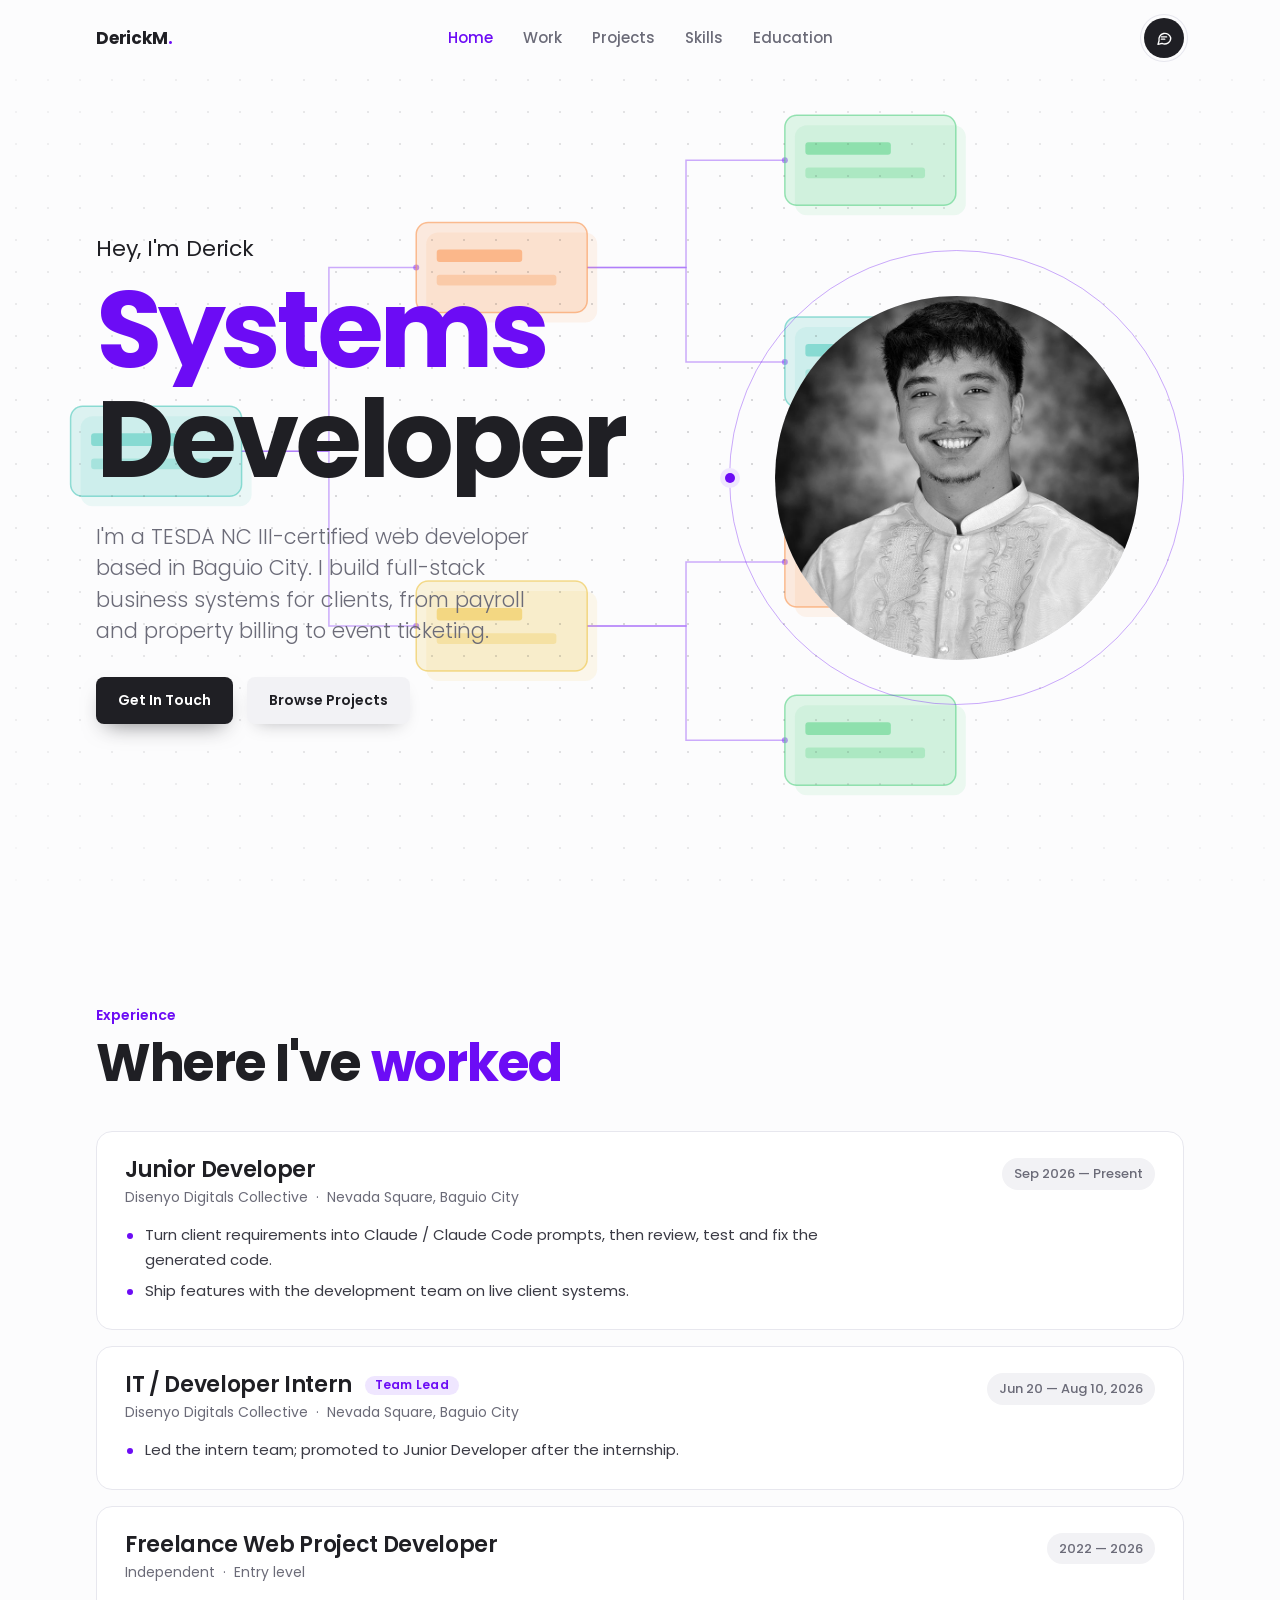
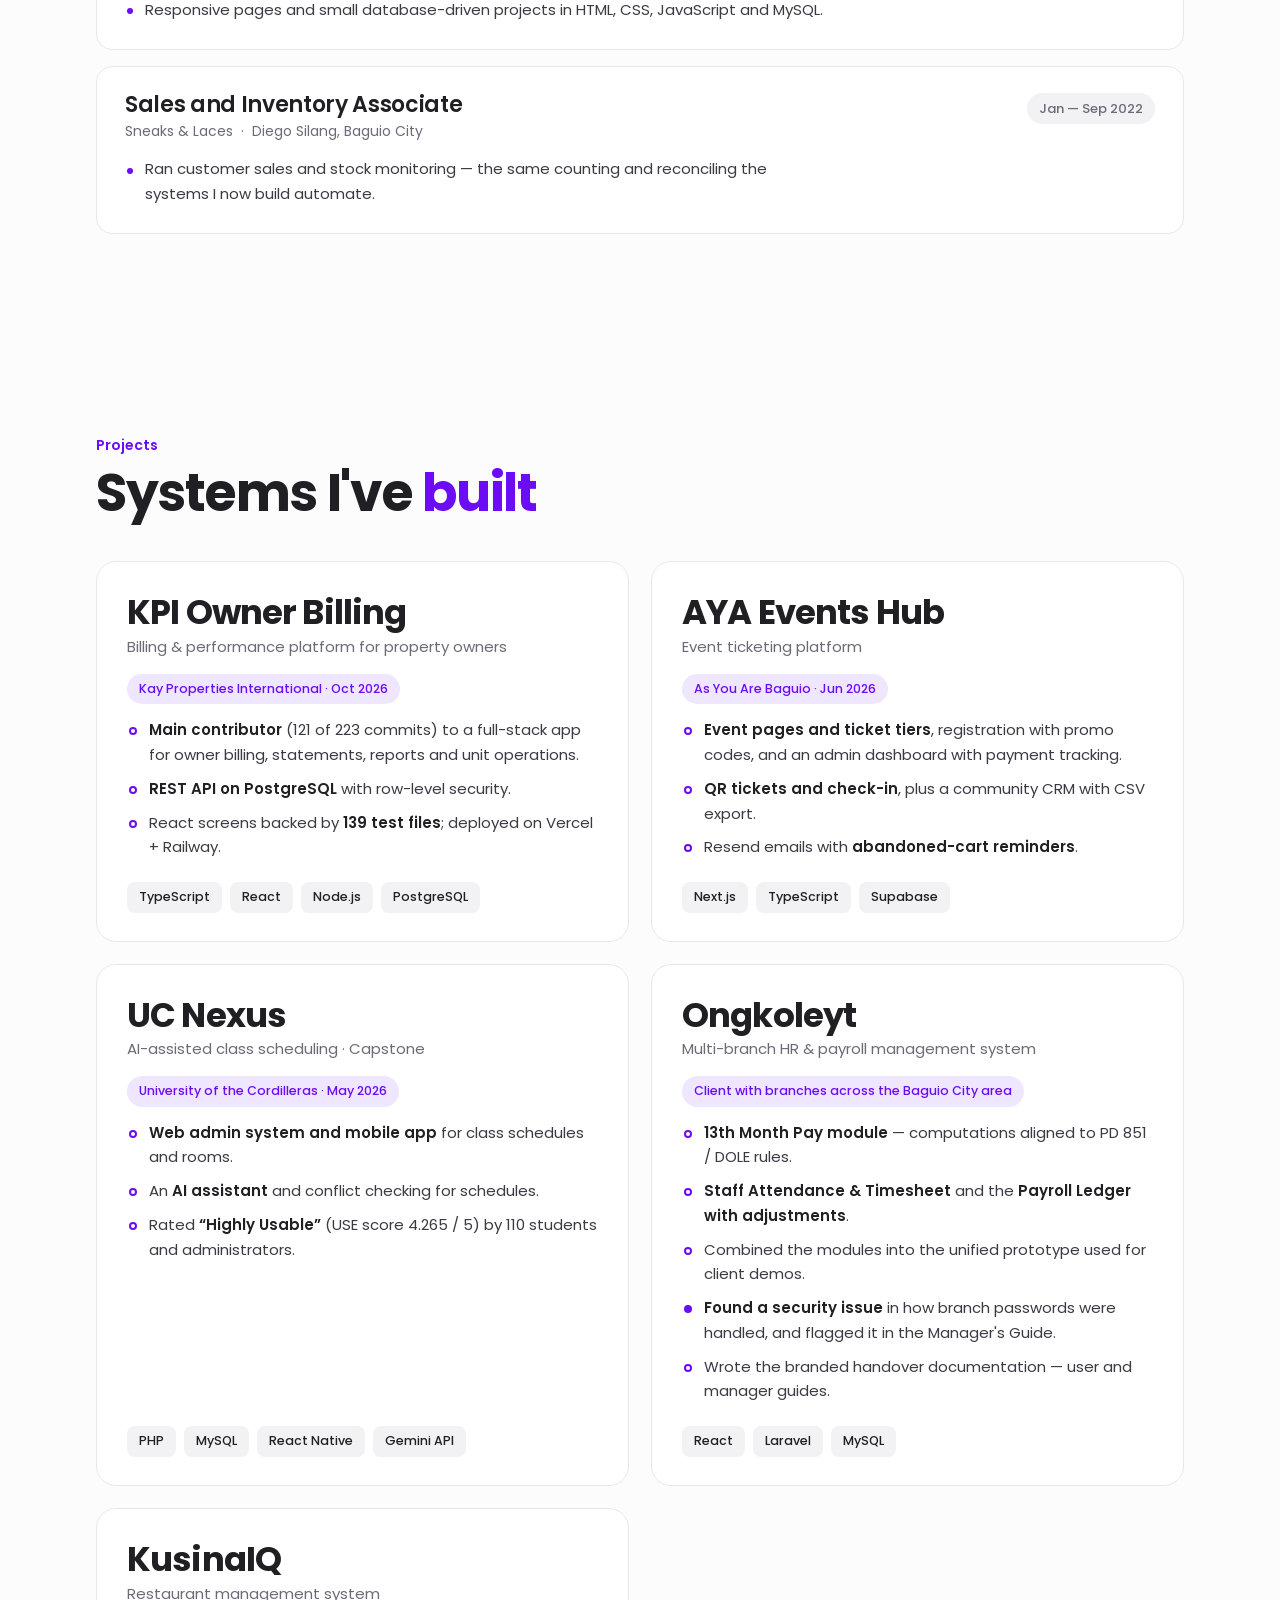
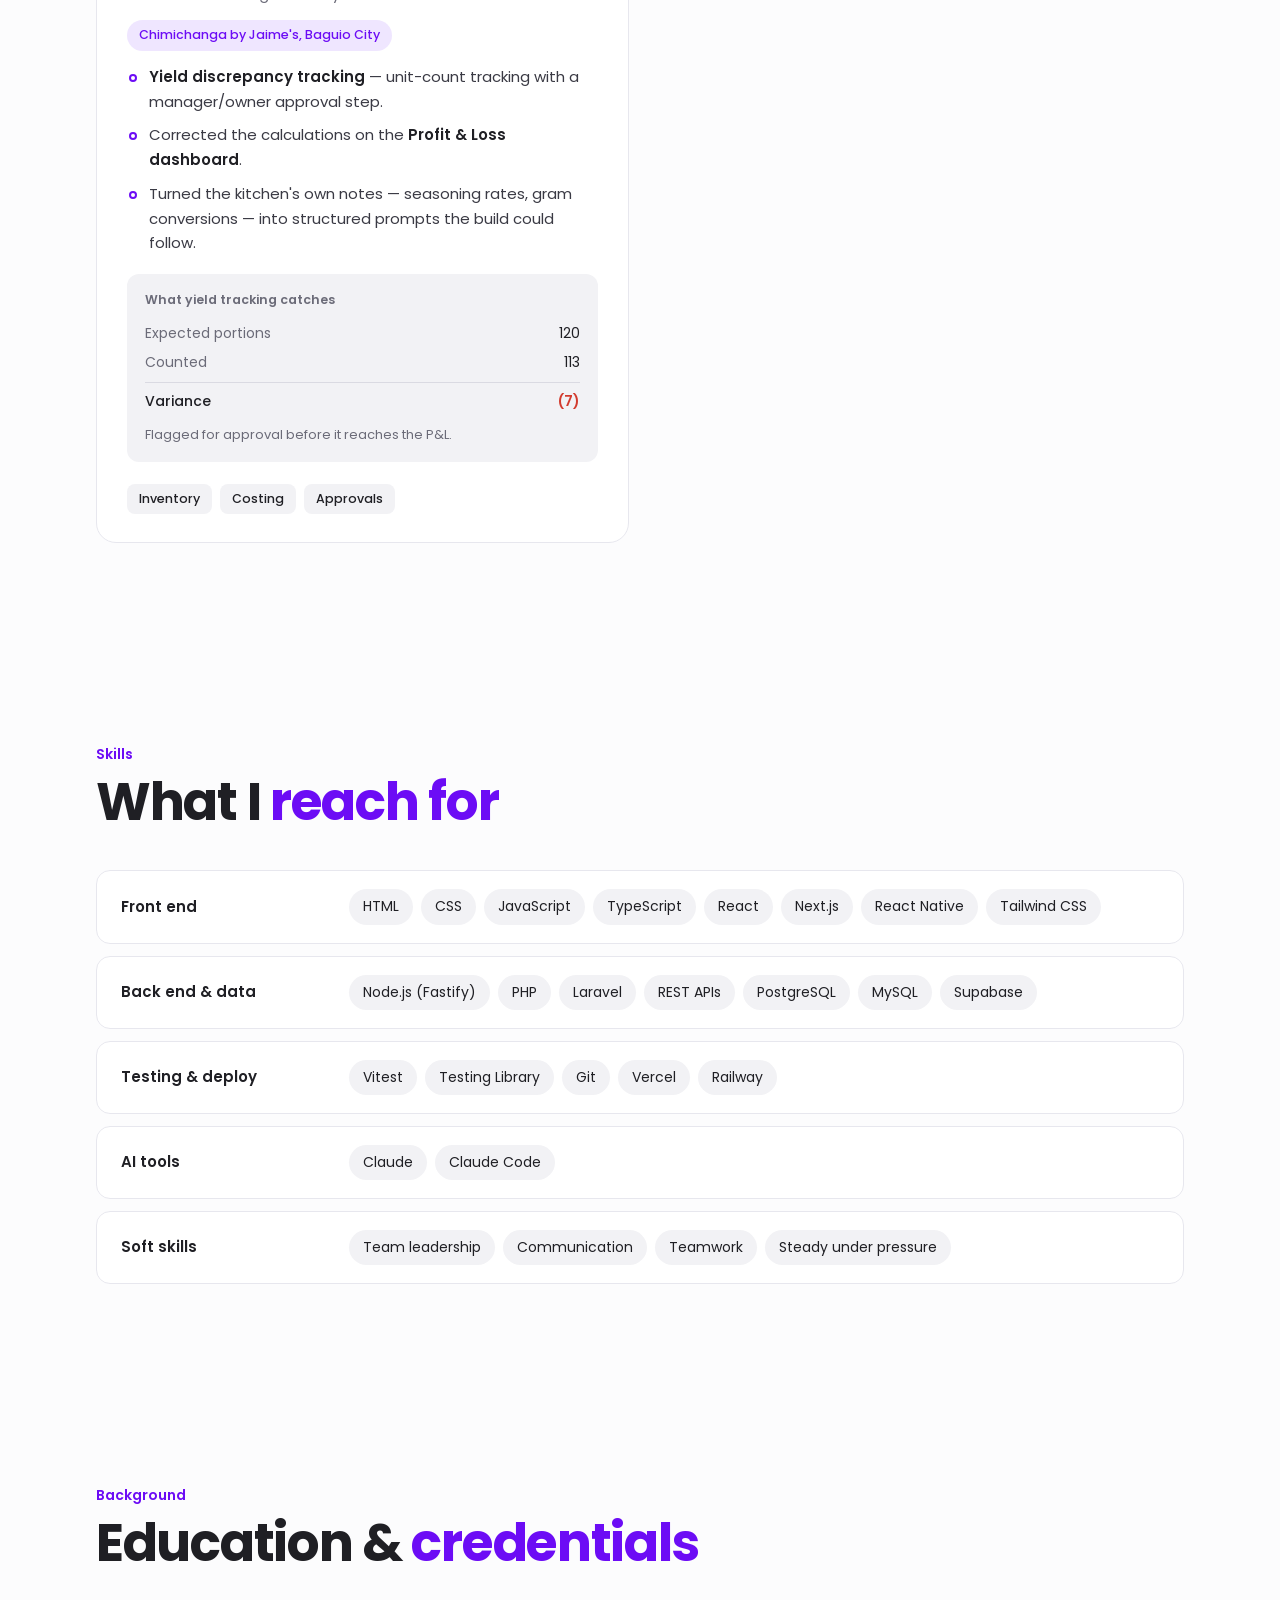
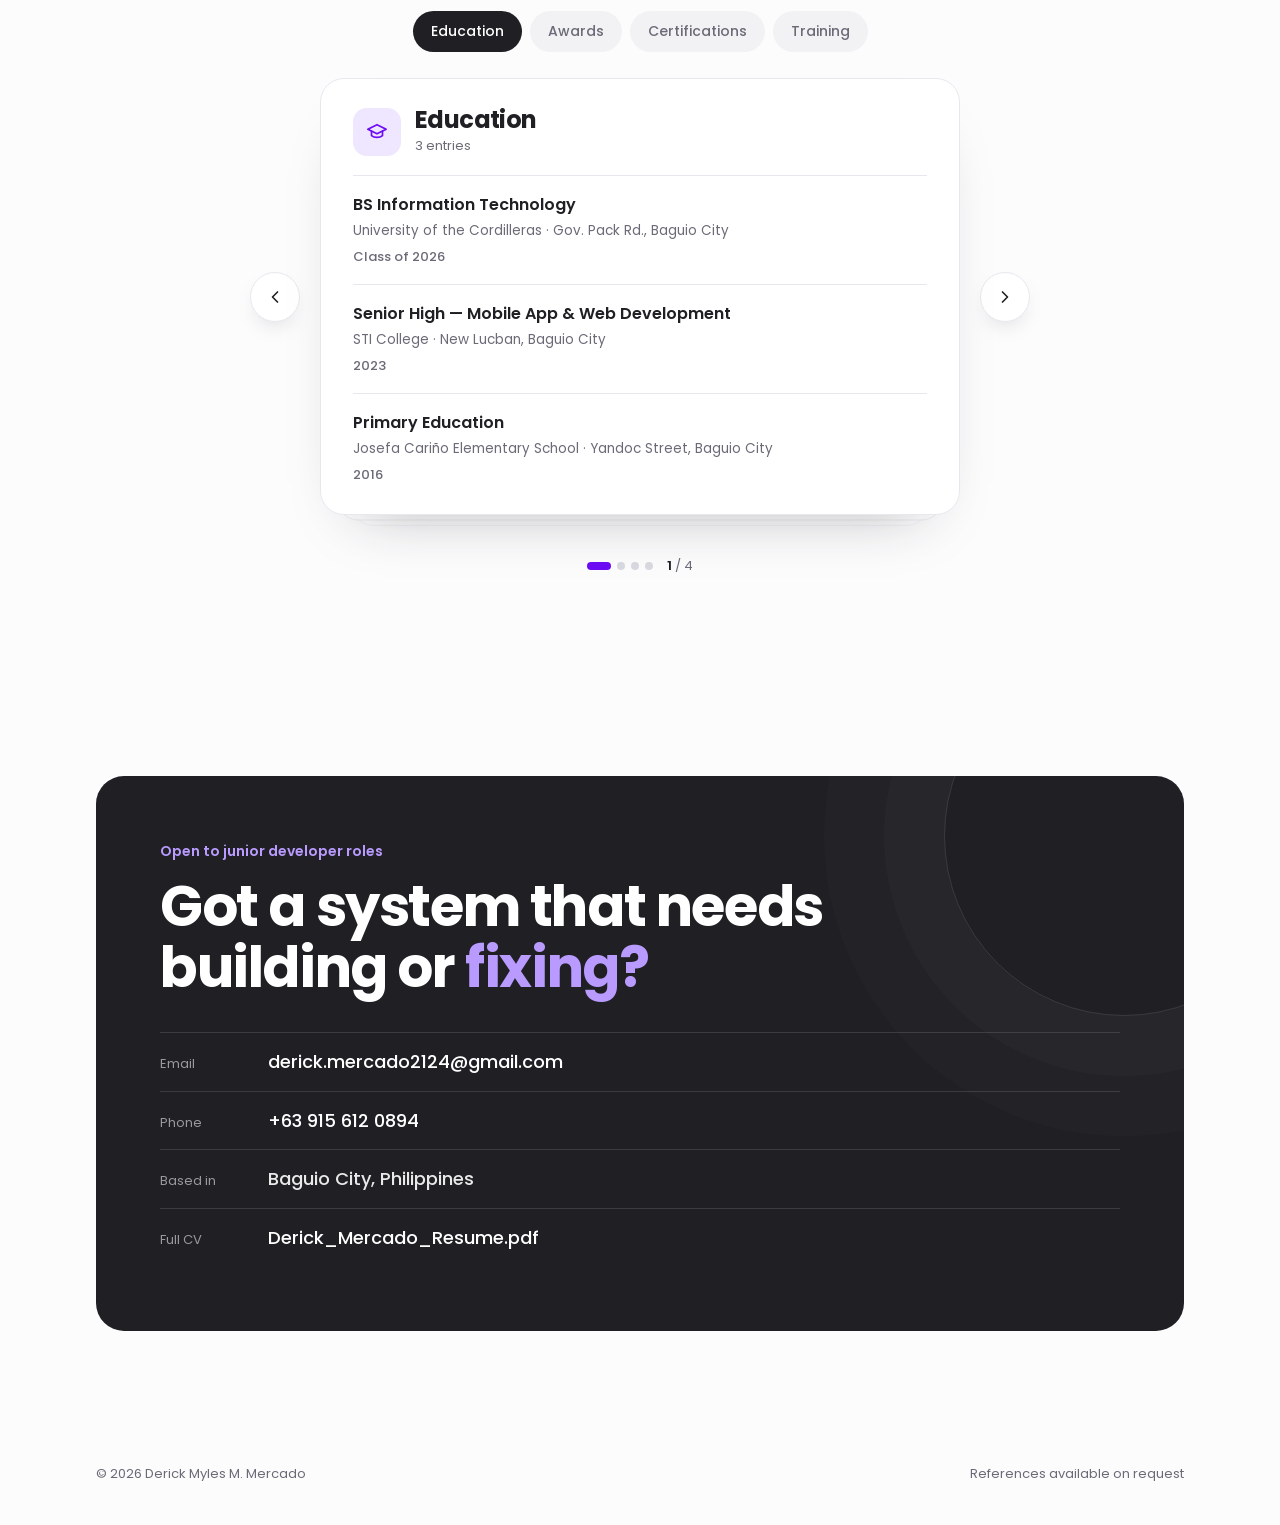
==== commit 2efa8a93: "Sync portfolio with resume and remove payroll demo Add KPI Owner Billing, AYA Events Hub and UC Nexu" ====
--- a/index.html
+++ b/index.html
@@ -4,7 +4,7 @@
 <meta charset="utf-8">
 <meta name="viewport" content="width=device-width, initial-scale=1">
 <title>Derick Myles M. Mercado — Web &amp; Systems Developer</title>
-<meta name="description" content="Web developer in Baguio City who has built payroll, attendance and restaurant management systems for local businesses.">
+<meta name="description" content="Web developer in Baguio City building full-stack business systems: payroll, property billing, event ticketing and restaurant management.">
 <link rel="preconnect" href="https://fonts.googleapis.com">
 <link rel="preconnect" href="https://fonts.gstatic.com" crossorigin>
 <link href="https://fonts.googleapis.com/css2?family=Poppins:wght@300;400;500;600;700&display=swap" rel="stylesheet">
@@ -57,8 +57,8 @@
         </h1>
 
         <p class="hero__sub reveal" data-d="3">
-          I'm a TESDA NC III-certified web developer based in Baguio City. I've built the payroll,
-          attendance and restaurant systems local businesses run on.
+          I'm a TESDA NC III-certified web developer based in Baguio City. I build full-stack
+          business systems for clients, from payroll and property billing to event ticketing.
         </p>
 
         <div class="hero__actions reveal" data-d="4">
@@ -93,8 +93,8 @@
           <h3 class="entry__title">Junior Developer</h3>
           <p class="entry__org">Disenyo Digitals Collective &nbsp;·&nbsp; Nevada Square, Baguio City</p>
           <ul class="entry__notes">
-            <li>Turned client requirements into clear prompts, then reviewed, tested and corrected the generated code before hand-off.</li>
-            <li>Shipped features with the development team on two live client systems.</li>
+            <li>Turn client requirements into Claude / Claude Code prompts, then review, test and fix the generated code.</li>
+            <li>Ship features with the development team on live client systems.</li>
           </ul>
         </div>
         <p class="entry__date">Sep 2026 — Present</p>
@@ -105,8 +105,7 @@
           <h3 class="entry__title">IT / Developer Intern <span class="entry__badge">Team Lead</span></h3>
           <p class="entry__org">Disenyo Digitals Collective &nbsp;·&nbsp; Nevada Square, Baguio City</p>
           <ul class="entry__notes">
-            <li>Served as Team Lead of the intern team.</li>
-            <li>Promoted to Junior Developer after the internship, continuing on the same client systems.</li>
+            <li>Led the intern team; promoted to Junior Developer after the internship.</li>
           </ul>
         </div>
         <p class="entry__date">Jun 20 — Aug 10, 2026</p>
@@ -131,7 +130,7 @@
             <li>Ran customer sales and stock monitoring — the same counting and reconciling the systems I now build automate.</li>
           </ul>
         </div>
-        <p class="entry__date">Jan 22 — Sep 2022</p>
+        <p class="entry__date">Jan — Sep 2022</p>
       </li>
     </ol>
   </section>
@@ -140,10 +139,52 @@
   <section class="sec" id="systems">
     <header class="sec__head reveal">
       <p class="sec__kicker">Projects</p>
-      <h2>Systems in <em>production</em></h2>
+      <h2>Systems I've <em>built</em></h2>
     </header>
 
     <div class="projects">
+
+      <article class="proj reveal">
+        <header class="proj__head">
+          <h3>KPI Owner Billing</h3>
+          <p class="proj__sub">Billing &amp; performance platform for property owners</p>
+        </header>
+        <p class="proj__client">Kay Properties International · Oct 2026</p>
+        <ul class="proj__work">
+          <li><b>Main contributor</b> (121 of 223 commits) to a full-stack app for owner billing, statements, reports and unit operations.</li>
+          <li><b>REST API on PostgreSQL</b> with row-level security.</li>
+          <li>React screens backed by <b>139 test files</b>; deployed on Vercel + Railway.</li>
+        </ul>
+        <ul class="stack"><li>TypeScript</li><li>React</li><li>Node.js</li><li>PostgreSQL</li></ul>
+      </article>
+
+      <article class="proj reveal">
+        <header class="proj__head">
+          <h3>AYA Events Hub</h3>
+          <p class="proj__sub">Event ticketing platform</p>
+        </header>
+        <p class="proj__client">As You Are Baguio · Jun 2026</p>
+        <ul class="proj__work">
+          <li><b>Event pages and ticket tiers</b>, registration with promo codes, and an admin dashboard with payment tracking.</li>
+          <li><b>QR tickets and check-in</b>, plus a community CRM with CSV export.</li>
+          <li>Resend emails with <b>abandoned-cart reminders</b>.</li>
+        </ul>
+        <ul class="stack"><li>Next.js</li><li>TypeScript</li><li>Supabase</li></ul>
+      </article>
+
+      <article class="proj reveal">
+        <header class="proj__head">
+          <h3>UC Nexus</h3>
+          <p class="proj__sub">AI-assisted class scheduling · Capstone</p>
+        </header>
+        <p class="proj__client">University of the Cordilleras · May 2026</p>
+        <ul class="proj__work">
+          <li><b>Web admin system and mobile app</b> for class schedules and rooms.</li>
+          <li>An <b>AI assistant</b> and conflict checking for schedules.</li>
+          <li>Rated <b>“Highly Usable”</b> (USE score 4.265 / 5) by 110 students and administrators.</li>
+        </ul>
+        <ul class="stack"><li>PHP</li><li>MySQL</li><li>React Native</li><li>Gemini API</li></ul>
+      </article>
 
       <article class="proj reveal">
         <header class="proj__head">
@@ -194,137 +235,6 @@
       </article>
 
     </div>
-
-    <!-- Live demo: the 13th month pay module -->
-    <div class="demo">
-      <div class="demo__text reveal">
-        <p class="sec__kicker">Try it</p>
-        <h3 class="demo__title">A module I built, <em>running live</em></h3>
-        <p class="demo__body">
-          This is the 13th month pay calculation from Ongkoleyt. Each month's included
-          earnings are built up from days worked, half days, overtime and other
-          included pay, then the January–December total is divided by twelve.
-          Open the sample and change the inputs to see it recompute.
-        </p>
-        <ul class="formula">
-          <li><b>13th month</b> = Total included earnings (Jan–Dec) ÷ 12</li>
-          <li><b>Month total</b> = Basic + OT + Other included</li>
-          <li><b>Basic</b> = (Days × Daily rate) + (Half days × 0.5 × Daily rate)</li>
-          <li><b>OT</b> = OT hours × Hourly rate × OT multiplier</li>
-        </ul>
-      </div>
-
-      <div class="ask reveal">
-        <div class="ask__icon" aria-hidden="true">
-          <svg viewBox="0 0 24 24" width="26" height="26" fill="none" stroke="currentColor" stroke-width="1.8" stroke-linecap="round" stroke-linejoin="round">
-            <rect x="4" y="3" width="16" height="18" rx="3"/>
-            <path d="M8 7h8M8 11h2M12 11h2M16 11h0M8 15h2M12 15h2M8 18h8"/>
-          </svg>
-        </div>
-        <p class="ask__q">Want to see a sample payroll?</p>
-        <p class="ask__sub" id="ask-sub">Run the 13th month pay module with your own numbers. It takes about ten seconds.</p>
-        <div class="ask__actions">
-          <button type="button" class="btn btn--dark" id="ask-yes">Yes, show me</button>
-          <button type="button" class="btn btn--light" id="ask-no">Maybe later</button>
-        </div>
-      </div>
-
-      <dialog class="modal" id="ledger-modal" aria-labelledby="ledger-title">
-      <aside class="ledger">
-        <div class="ledger__head">
-          <div>
-            <p class="ledger__kicker">Ongkoleyt &nbsp;·&nbsp; Payroll</p>
-            <h2 class="ledger__title" id="ledger-title">13th Month Pay</h2>
-          </div>
-          <div class="ledger__tools">
-            <p class="ledger__law">PD&nbsp;851</p>
-            <button type="button" class="modal__close" id="ledger-close" aria-label="Close sample payroll">
-              <svg viewBox="0 0 24 24" width="16" height="16" fill="none" stroke="currentColor" stroke-width="2" stroke-linecap="round" aria-hidden="true"><path d="M6 6l12 12M18 6L6 18"/></svg>
-            </button>
-          </div>
-        </div>
-
-        <div class="ledger__controls">
-          <label class="ctl">
-            <span class="ctl__label">Daily basic rate</span>
-            <span class="ctl__val" id="out-rate">₱600</span>
-            <input type="range" id="in-rate" min="400" max="2000" step="10" value="600"
-                   aria-label="Daily basic rate in pesos">
-          </label>
-          <label class="ctl">
-            <span class="ctl__label">Days worked / month</span>
-            <span class="ctl__val" id="out-days">22</span>
-            <input type="range" id="in-days" min="0" max="26" step="1" value="22"
-                   aria-label="Full days worked per month">
-          </label>
-          <label class="ctl">
-            <span class="ctl__label">Half days / month</span>
-            <span class="ctl__val" id="out-half">1</span>
-            <input type="range" id="in-half" min="0" max="10" step="1" value="1"
-                   aria-label="Half days worked per month">
-          </label>
-          <label class="ctl">
-            <span class="ctl__label">OT hours / month</span>
-            <span class="ctl__val" id="out-ot">8</span>
-            <input type="range" id="in-ot" min="0" max="60" step="1" value="8"
-                   aria-label="Overtime hours per month">
-          </label>
-          <label class="ctl">
-            <span class="ctl__label">Other included / month</span>
-            <span class="ctl__val" id="out-other">₱0</span>
-            <input type="range" id="in-other" min="0" max="5000" step="100" value="0"
-                   aria-label="Other included earnings per month in pesos">
-          </label>
-          <label class="ctl">
-            <span class="ctl__label">Months worked</span>
-            <span class="ctl__val" id="out-months">12</span>
-            <input type="range" id="in-months" min="1" max="12" step="1" value="12"
-                   aria-label="Months worked this calendar year">
-          </label>
-          <label class="ctl ctl--num">
-            <span class="ctl__label">OT multiplier</span>
-            <input type="number" id="in-mult" min="1" max="3" step="0.05" value="1.25"
-                   aria-label="Overtime multiplier">
-          </label>
-          <p class="ctl ctl--num">
-            <span class="ctl__label">Hourly rate <small>(daily ÷ 8)</small></span>
-            <span class="ctl__val" id="out-hourly">₱75.00</span>
-          </p>
-        </div>
-
-        <table class="sheet">
-          <caption class="sr-only">Basic, overtime, other included earnings and month total for each month of the calendar year</caption>
-          <thead>
-            <tr>
-              <th scope="col">Month</th><th scope="col">Basic</th><th scope="col">OT</th>
-              <th scope="col" class="c-other-h">Other</th><th scope="col">Month total</th>
-            </tr>
-          </thead>
-          <tbody id="sheet-body"><!-- rows injected --></tbody>
-        </table>
-
-        <div class="ledger__foot">
-          <div class="calc">
-            <span class="calc__op">Total included earnings</span>
-            <span class="calc__line" aria-hidden="true"></span>
-            <span class="calc__sum" id="out-year">₱0</span>
-          </div>
-          <div class="calc">
-            <span class="calc__op">÷ 12</span>
-            <span class="calc__line" aria-hidden="true"></span>
-          </div>
-          <div class="result">
-            <p class="result__left">
-              <span class="result__label">13th month pay</span>
-              <span class="stamp" id="stamp">Computed &amp; checked</span>
-            </p>
-            <output class="result__val" id="out-total"
-                    for="in-rate in-days in-half in-ot in-mult in-other in-months">₱0</output>
-          </div>
-        </div>
-      </aside>
-      </dialog>
-    </div>
   </section>
 
   <!-- ─────────────── SKILLS ─────────────── -->
@@ -336,27 +246,26 @@
 
     <dl class="skills">
       <div class="skills__row reveal">
-        <dt>Web</dt>
-        <dd><span>HTML</span><span>CSS</span><span>JavaScript</span><span>Responsive design</span><span class="is-proj">React</span></dd>
+        <dt>Front end</dt>
+        <dd><span>HTML</span><span>CSS</span><span>JavaScript</span><span>TypeScript</span><span>React</span><span>Next.js</span><span>React Native</span><span>Tailwind CSS</span></dd>
       </div>
       <div class="skills__row reveal">
-        <dt>Backend &amp; data</dt>
-        <dd><span>MySQL relational design</span><span class="is-proj">Laravel</span><span>Supabase</span><span>Railway</span></dd>
+        <dt>Back end &amp; data</dt>
+        <dd><span>Node.js (Fastify)</span><span>PHP</span><span>Laravel</span><span>REST APIs</span><span>PostgreSQL</span><span>MySQL</span><span>Supabase</span></dd>
+      </div>
+      <div class="skills__row reveal">
+        <dt>Testing &amp; deploy</dt>
+        <dd><span>Vitest</span><span>Testing Library</span><span>Git</span><span>Vercel</span><span>Railway</span></dd>
       </div>
       <div class="skills__row reveal">
         <dt>AI tools</dt>
-        <dd><span>Claude</span><span>Claude Code</span><span>Prompting from requirements</span><span>Reviewing generated code</span></dd>
+        <dd><span>Claude</span><span>Claude Code</span></dd>
       </div>
       <div class="skills__row reveal">
-        <dt>Tools</dt>
-        <dd><span>Git</span><span>Figma</span> <span>Vercel</span></dd>
-      </div>
-      <div class="skills__row reveal">
-        <dt>Working with people</dt>
-        <dd><span>Team leadership</span><span>Clear communication</span><span>Teamwork</span><span>Steady under pressure</span></dd>
+        <dt>Soft skills</dt>
+        <dd><span>Team leadership</span><span>Communication</span><span>Teamwork</span><span>Steady under pressure</span></dd>
       </div>
     </dl>
-    <p class="skills__key reveal"><i aria-hidden="true"></i> Purple items are from shipped project work, not coursework.</p>
   </section>
 
   <!-- ─────────────── RECORD ─────────────── -->
--- a/styles.css
+++ b/styles.css
@@ -219,7 +219,7 @@
 .hero__float { position: absolute; inset: 0; will-change: transform; }
 .hero__title .line { will-change: transform; }
 .hero__lede { will-change: opacity; }
-.hero.is-paused .ring, .ask.is-paused .ask__icon { animation-play-state: paused; }
+.hero.is-paused .ring { animation-play-state: paused; }
 .ring {
   position: absolute; inset: 0; border-radius: 50%;
   border: 1px solid color-mix(in srgb, var(--accent) 35%, transparent);
@@ -350,184 +350,6 @@
 .variance__v--debit { color: var(--debit); font-weight: 600; }
 .variance__note { font-size: 13px; color: var(--muted); margin-top: 8px; }
 
-/* ── live demo: the ledger card ───────────────────────── */
-.demo {
-  display: grid; gap: clamp(28px, 5vw, 64px);
-  grid-template-columns: minmax(0, .9fr) minmax(0, 1.1fr);
-  align-items: center;
-  margin-top: clamp(48px, 7vw, 88px);
-}
-.demo__title { font-size: clamp(26px, 3.4vw, 38px); margin-bottom: 14px; }
-.demo__body { color: var(--muted); max-width: 44ch; }
-
-/* the question card */
-.ask {
-  position: relative; overflow: hidden;
-  background: var(--card); border: 1px solid var(--rule); border-radius: 24px;
-  padding: clamp(28px, 4vw, 44px);
-  box-shadow: 0 30px 60px -38px rgba(31,31,36,.35);
-  text-align: center;
-}
-.ask::before {
-  content: ''; position: absolute; left: 50%; top: -140px; translate: -50% 0;
-  width: 320px; height: 320px; border-radius: 50%;
-  border: 1px solid color-mix(in srgb, var(--accent) 22%, transparent);
-  box-shadow: 0 0 0 40px color-mix(in srgb, var(--accent) 4%, transparent);
-  pointer-events: none;
-}
-.ask__icon {
-  position: relative;
-  width: 60px; height: 60px; margin: 0 auto 18px; border-radius: 18px;
-  display: grid; place-items: center;
-  background: var(--accent-soft); color: var(--accent);
-  animation: bob 3.2s ease-in-out infinite;
-}
-@keyframes bob { 50% { transform: translateY(-5px); } }
-.ask__q { position: relative; font-size: clamp(22px, 2.6vw, 28px); font-weight: 700; letter-spacing: -.02em; line-height: 1.2; }
-.ask__sub { position: relative; color: var(--muted); margin: 10px auto 0; max-width: 36ch; font-size: 15px; }
-.ask__actions { position: relative; display: flex; justify-content: center; flex-wrap: wrap; gap: 12px; margin-top: 26px; }
-.ask .btn { border: 0; cursor: pointer; font-family: inherit; }
-
-/* the modal that holds the ledger */
-.modal {
-  padding: 0; border: 0; background: transparent;
-  width: min(580px, calc(100% - 32px));
-  max-height: calc(100dvh - 32px);
-  overflow: auto; overscroll-behavior: contain;
-  border-radius: 20px;
-}
-.modal::backdrop {
-  background: rgba(20, 16, 36, .45);
-  backdrop-filter: blur(6px);
-}
-.modal[open]              { animation: pop-in .5s var(--ease) both; }
-.modal[open]::backdrop    { animation: fade-in .35s ease both; }
-.modal.is-closing         { animation: pop-out .26s ease-in both; }
-.modal.is-closing::backdrop { animation: fade-out .26s ease-in both; }
-@keyframes pop-in  { from { opacity: 0; transform: translateY(40px) scale(.92); } }
-@keyframes pop-out { to   { opacity: 0; transform: translateY(24px) scale(.95); } }
-@keyframes fade-in  { from { opacity: 0; } }
-@keyframes fade-out { to   { opacity: 0; } }
-html.modal-open { overflow: hidden; }
-
-.ledger__tools { display: flex; align-items: center; gap: 10px; }
-.modal__close {
-  width: 34px; height: 34px; border-radius: 50%; border: 0; cursor: pointer;
-  display: grid; place-items: center;
-  background: var(--soft); color: var(--ink);
-  transition: background .2s, color .2s, transform .25s var(--ease);
-}
-.modal__close:hover { background: var(--ink); color: #fff; transform: rotate(90deg); }
-
-.ledger {
-  background: var(--card);
-  border: 1px solid var(--rule);
-  border-radius: 20px;
-  box-shadow: 0 30px 60px -34px rgba(31,31,36,.35);
-  overflow: hidden;
-}
-.ledger__head {
-  display: flex; justify-content: space-between; align-items: flex-start; gap: 14px;
-  padding: 22px 24px 16px;
-}
-.ledger__kicker { font-size: 12.5px; font-weight: 500; color: var(--muted); margin-bottom: 4px; }
-.ledger__title { font-size: 24px; }
-.ledger__law {
-  font-size: 12px; font-weight: 600; color: var(--accent);
-  background: var(--accent-soft); padding: 4px 10px; border-radius: 99px; white-space: nowrap;
-}
-
-.formula {
-  display: grid; gap: 8px; margin-top: 22px;
-  padding: 18px 20px; border-radius: 14px;
-  background: var(--card); border: 1px solid var(--rule);
-  font-size: 13.5px; color: var(--muted);
-}
-.formula b { color: var(--accent); font-weight: 600; }
-
-.ledger__controls {
-  display: grid; gap: 14px 24px; padding: 18px 24px;
-  grid-template-columns: repeat(2, minmax(0, 1fr));
-  background: var(--soft);
-}
-.ctl--num { align-items: center; }
-.ctl--num input[type=number] {
-  width: 76px; font: inherit; font-size: 14px; font-weight: 600; text-align: right;
-  padding: 4px 8px; border: 1px solid #DADAE2; border-radius: 8px; background: #fff; color: var(--ink);
-}
-.ctl--num input[type=number]:focus { outline: 2px solid var(--accent); outline-offset: 1px; border-color: transparent; }
-.ctl__label small { font-weight: 400; opacity: .8; }
-.ctl { display: grid; grid-template-columns: 1fr auto; gap: 6px 12px; align-items: baseline; }
-.ctl__label { font-size: 13px; font-weight: 500; color: var(--muted); }
-.ctl__val { font-size: 15px; font-weight: 600; font-variant-numeric: tabular-nums; }
-.ctl input[type=range] {
-  grid-column: 1 / -1;
-  -webkit-appearance: none; appearance: none;
-  width: 100%; height: 20px; background: transparent; cursor: ew-resize; margin: 0;
-}
-.ctl input[type=range]::-webkit-slider-runnable-track { height: 4px; background: #DCDCE4; border-radius: 4px; }
-.ctl input[type=range]::-webkit-slider-thumb {
-  -webkit-appearance: none; appearance: none;
-  width: 18px; height: 18px; margin-top: -7px;
-  border-radius: 50%; background: var(--accent); border: 3px solid #fff;
-  box-shadow: 0 2px 8px rgba(108,12,245,.45);
-  transition: transform .18s var(--ease);
-}
-.ctl input[type=range]:hover::-webkit-slider-thumb { transform: scale(1.15); }
-.ctl input[type=range]::-moz-range-track { height: 4px; background: #DCDCE4; border-radius: 4px; }
-.ctl input[type=range]::-moz-range-thumb {
-  width: 14px; height: 14px; border-radius: 50%;
-  background: var(--accent); border: 3px solid #fff; box-shadow: 0 2px 8px rgba(108,12,245,.45);
-}
-
-.sheet { width: 100%; border-collapse: collapse; font-size: 12.5px; }
-.sheet.no-other .c-other, .sheet.no-other .c-other-h { display: none; }
-.sheet thead th {
-  font-weight: 500; font-size: 12px; color: var(--muted);
-  text-align: right; padding: 12px 10px 8px;
-  border-bottom: 1px solid var(--rule); white-space: nowrap;
-}
-.sheet thead th:first-child, .sheet td:first-child { padding-left: 24px; }
-.sheet thead th:last-child, .sheet td:last-child { padding-right: 24px; }
-.sheet thead th:first-child { text-align: left; }
-.sheet td {
-  padding: 5px 10px; text-align: right; white-space: nowrap;
-  font-variant-numeric: tabular-nums;
-  border-bottom: 1px solid color-mix(in srgb, var(--rule) 60%, transparent);
-  opacity: 0; transform: translateY(5px);
-  transition: opacity .38s var(--ease), transform .38s var(--ease), color .25s, background .25s;
-}
-.sheet tr.is-in td { opacity: 1; transform: none; }
-.sheet td:first-child { text-align: left; color: var(--muted); }
-.sheet tr.is-off td { color: #C3C3CC; }
-.sheet tr.is-on td:last-child { color: var(--accent); font-weight: 500; }
-.sheet tr.is-last td { background: var(--accent-soft); }
-.sheet tr.is-last td:last-child { font-weight: 600; }
-
-.ledger__foot { padding: 18px 24px 22px; }
-.calc { display: flex; align-items: center; gap: 12px; margin-bottom: 10px; }
-.calc__sum { font-size: 14px; font-weight: 600; font-variant-numeric: tabular-nums; }
-.calc__op { font-size: 12.5px; font-weight: 500; color: var(--muted); white-space: nowrap; }
-.calc__line { flex: 1; height: 1px; background: var(--rule); }
-
-.result { display: flex; align-items: flex-end; justify-content: space-between; gap: 16px; }
-.result__left { display: flex; flex-direction: column; align-items: flex-start; gap: 9px; }
-.result__label { font-weight: 600; font-size: 16px; }
-.result__val {
-  font-weight: 700; font-size: clamp(28px, 3vw, 36px);
-  font-variant-numeric: tabular-nums;
-  color: var(--accent); letter-spacing: -.02em; line-height: 1;
-}
-.stamp {
-  display: inline-block;
-  font-size: 10.5px; font-weight: 600; letter-spacing: .08em; text-transform: uppercase;
-  color: var(--accent); border: 1.5px solid var(--accent); border-radius: 6px;
-  padding: 3px 8px;
-  transform: rotate(-4deg) scale(1.45); opacity: 0;
-  transform-origin: left center;
-  transition: transform .5s var(--ease), opacity .3s;
-}
-.stamp.is-on { transform: rotate(-4deg) scale(1); opacity: .85; }
 
 /* skills */
 .skills { display: grid; gap: 12px; }
@@ -716,9 +538,8 @@
 .proj.reveal        { transform: perspective(1000px) rotateX(16deg) translateY(60px) scale(.96); transform-origin: 50% 100%; }
 .skills__row.reveal { transform: translateX(56px); }
 .flash.reveal       { transform: translateY(40px) scale(.94); }
-.ask.reveal         { transform: translateY(40px) scale(.9) rotate(-2deg); }
 .entry.reveal.is-in, .proj.reveal.is-in, .skills__row.reveal.is-in,
-.flash.reveal.is-in, .ask.reveal.is-in { transform: none; }
+.flash.reveal.is-in { transform: none; }
 
 /* contact grows into place (scale driven by script.js) */
 .sec--contact { transform-origin: 50% 100%; will-change: transform; }
@@ -744,9 +565,8 @@
   /* one column now, so the headline can grow with the screen but never overflow it */
   .hero__title { font-size: clamp(44px, 14vw, 96px); }
   .hero__sub { max-width: 46ch; }
-  .projects, .demo { grid-template-columns: 1fr; }
+  .projects { grid-template-columns: 1fr; }
   .skills__row { grid-template-columns: 1fr; gap: 12px; }
-  .demo__body { max-width: none; }
 }
 @media (max-width: 720px) {
   .topbar__in { grid-template-columns: 1fr auto; padding-top: 12px; padding-bottom: 12px; }
@@ -776,12 +596,8 @@
   .flash__card { padding: 22px 20px 8px; border-radius: 20px; }
   .flash__stage { gap: 12px; }
   .flash__arrow { width: 44px; height: 44px; }
-  .ask { padding: 28px 20px; }
   .skills__row { padding: 16px 18px; }
   .contact { border-radius: 22px; }
-  .result { flex-direction: column; align-items: flex-start; gap: 10px; }
-  .sheet thead th:first-child, .sheet td:first-child { padding-left: 16px; }
-  .sheet thead th:last-child, .sheet td:last-child { padding-right: 16px; }
 
   /* smaller sideways travel for entrances on narrow screens */
   .entry.reveal       { transform: translateX(-20px); }
@@ -791,15 +607,9 @@
   .bg__canvas { opacity: .45; }
 }
 @media (max-width: 560px) {
-  .ledger__controls { grid-template-columns: 1fr; }
-  .ledger { overflow-x: auto; }
-  .sheet { font-size: 11.5px; }
-  .sheet thead th, .sheet td { padding-left: 6px; padding-right: 6px; }
-  .ledger__head, .ledger__controls, .ledger__foot { padding-left: 16px; padding-right: 16px; }
-  .modal { width: calc(100% - 20px); max-height: calc(100dvh - 20px); }
   .contact__list li { flex-direction: column; gap: 4px; }
   .contact__list span { width: auto; }
-  .hero__actions .btn, .ask__actions .btn { flex: 1 1 auto; }
+  .hero__actions .btn { flex: 1 1 auto; }
   .entry__title span { display: block; margin-top: 2px; }
 
   /* flash deck: card full width, arrows drop to a row underneath with the dots between */
@@ -821,10 +631,8 @@
     transition-duration: .01ms !important;
   }
   .reveal, .entry.reveal, .proj.reveal, .skills__row.reveal,
-  .flash.reveal, .ask.reveal { opacity: 1; transform: none; }
+  .flash.reveal { opacity: 1; transform: none; }
   .flash__card { animation: none !important; }
   .sec__head .mask > span { transform: none; }
   .hero__title .line > span { transform: none; }
-  .sheet td { opacity: 1; transform: none; }
-  .stamp { opacity: .85; transform: rotate(-4deg); }
-}
+}
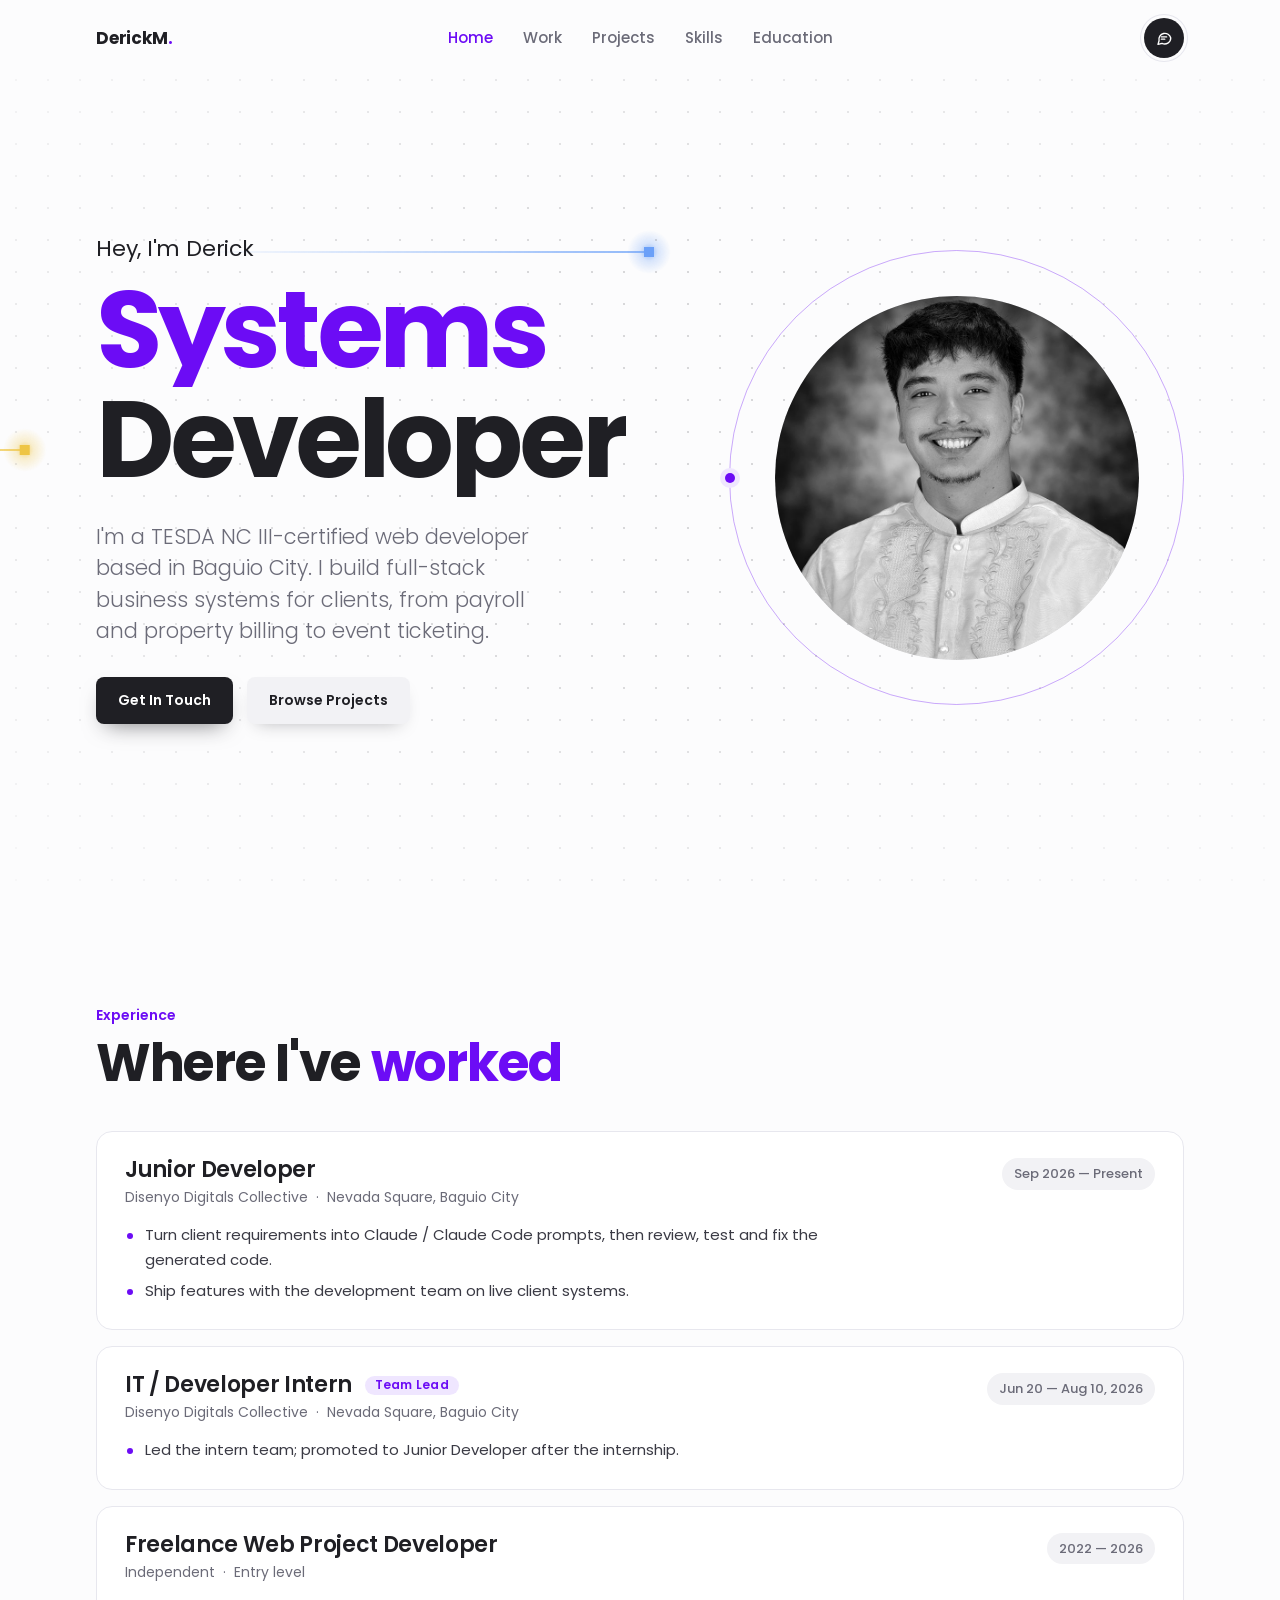
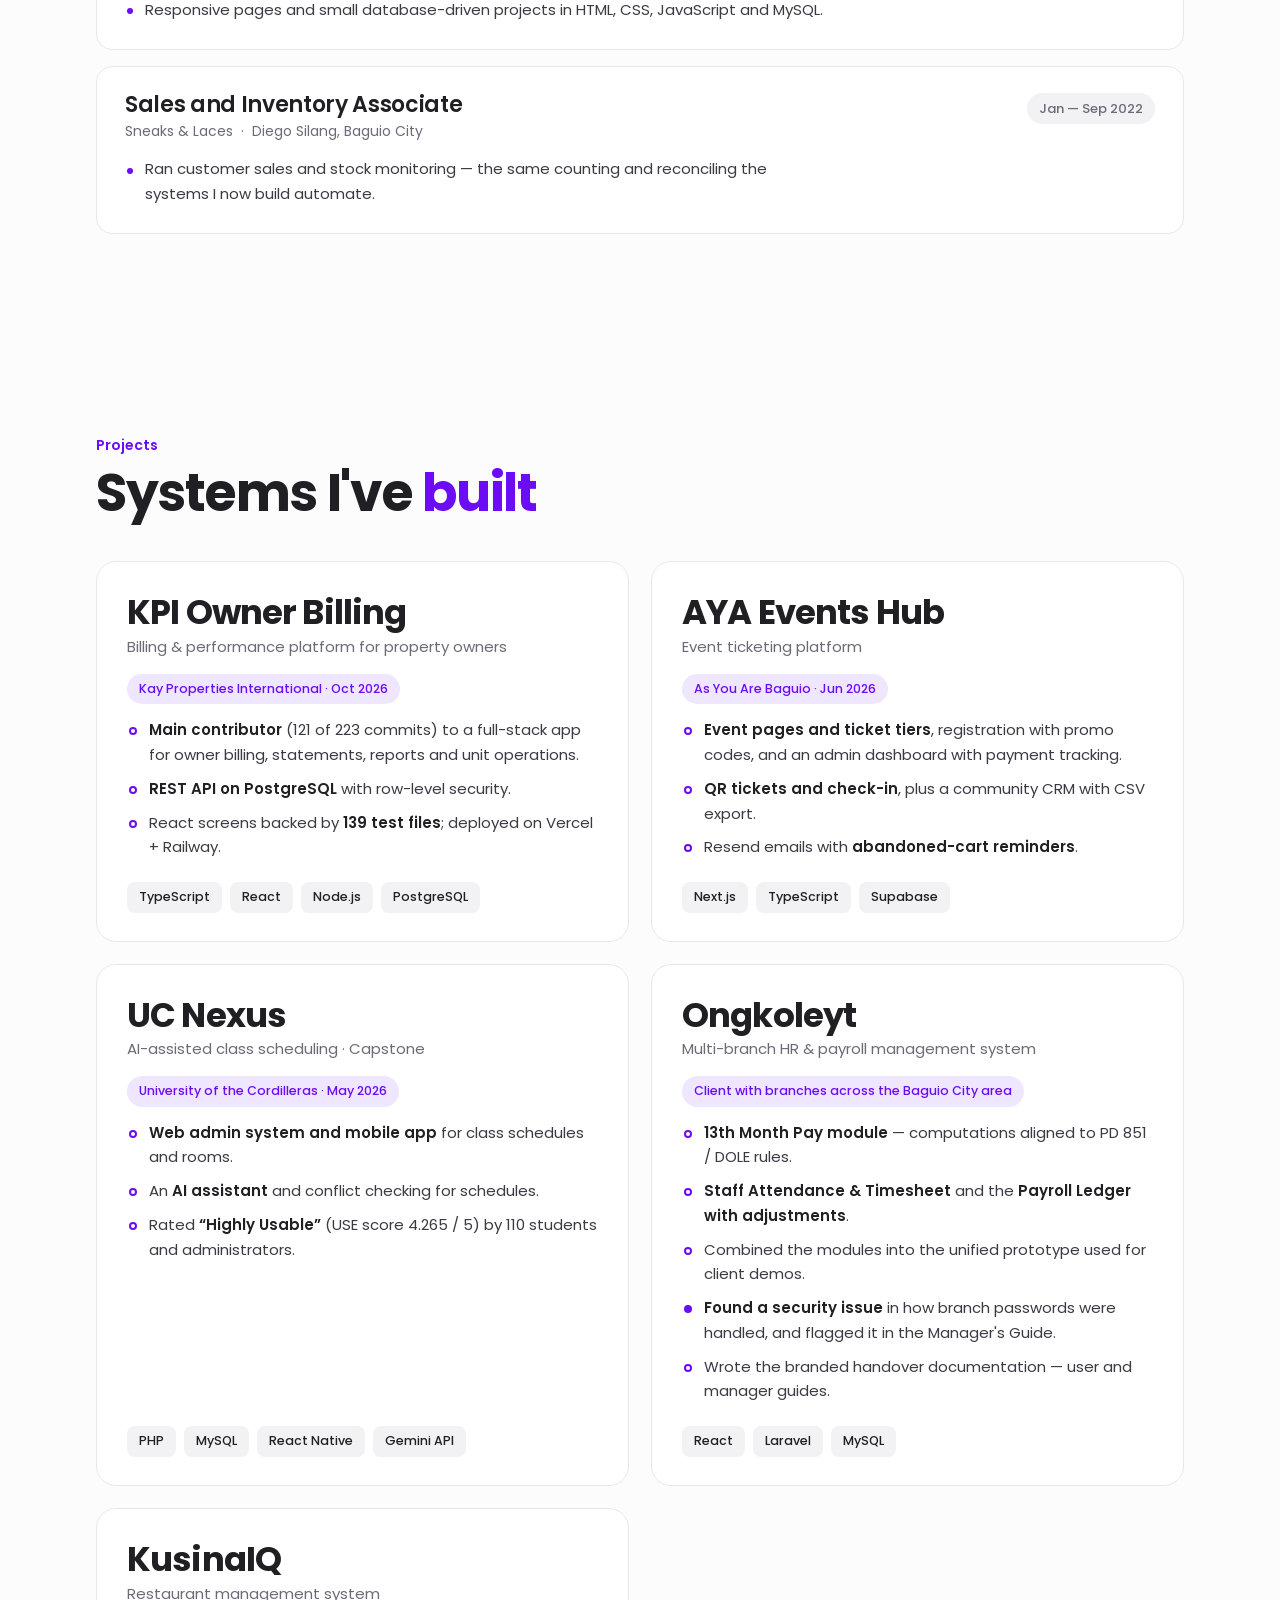
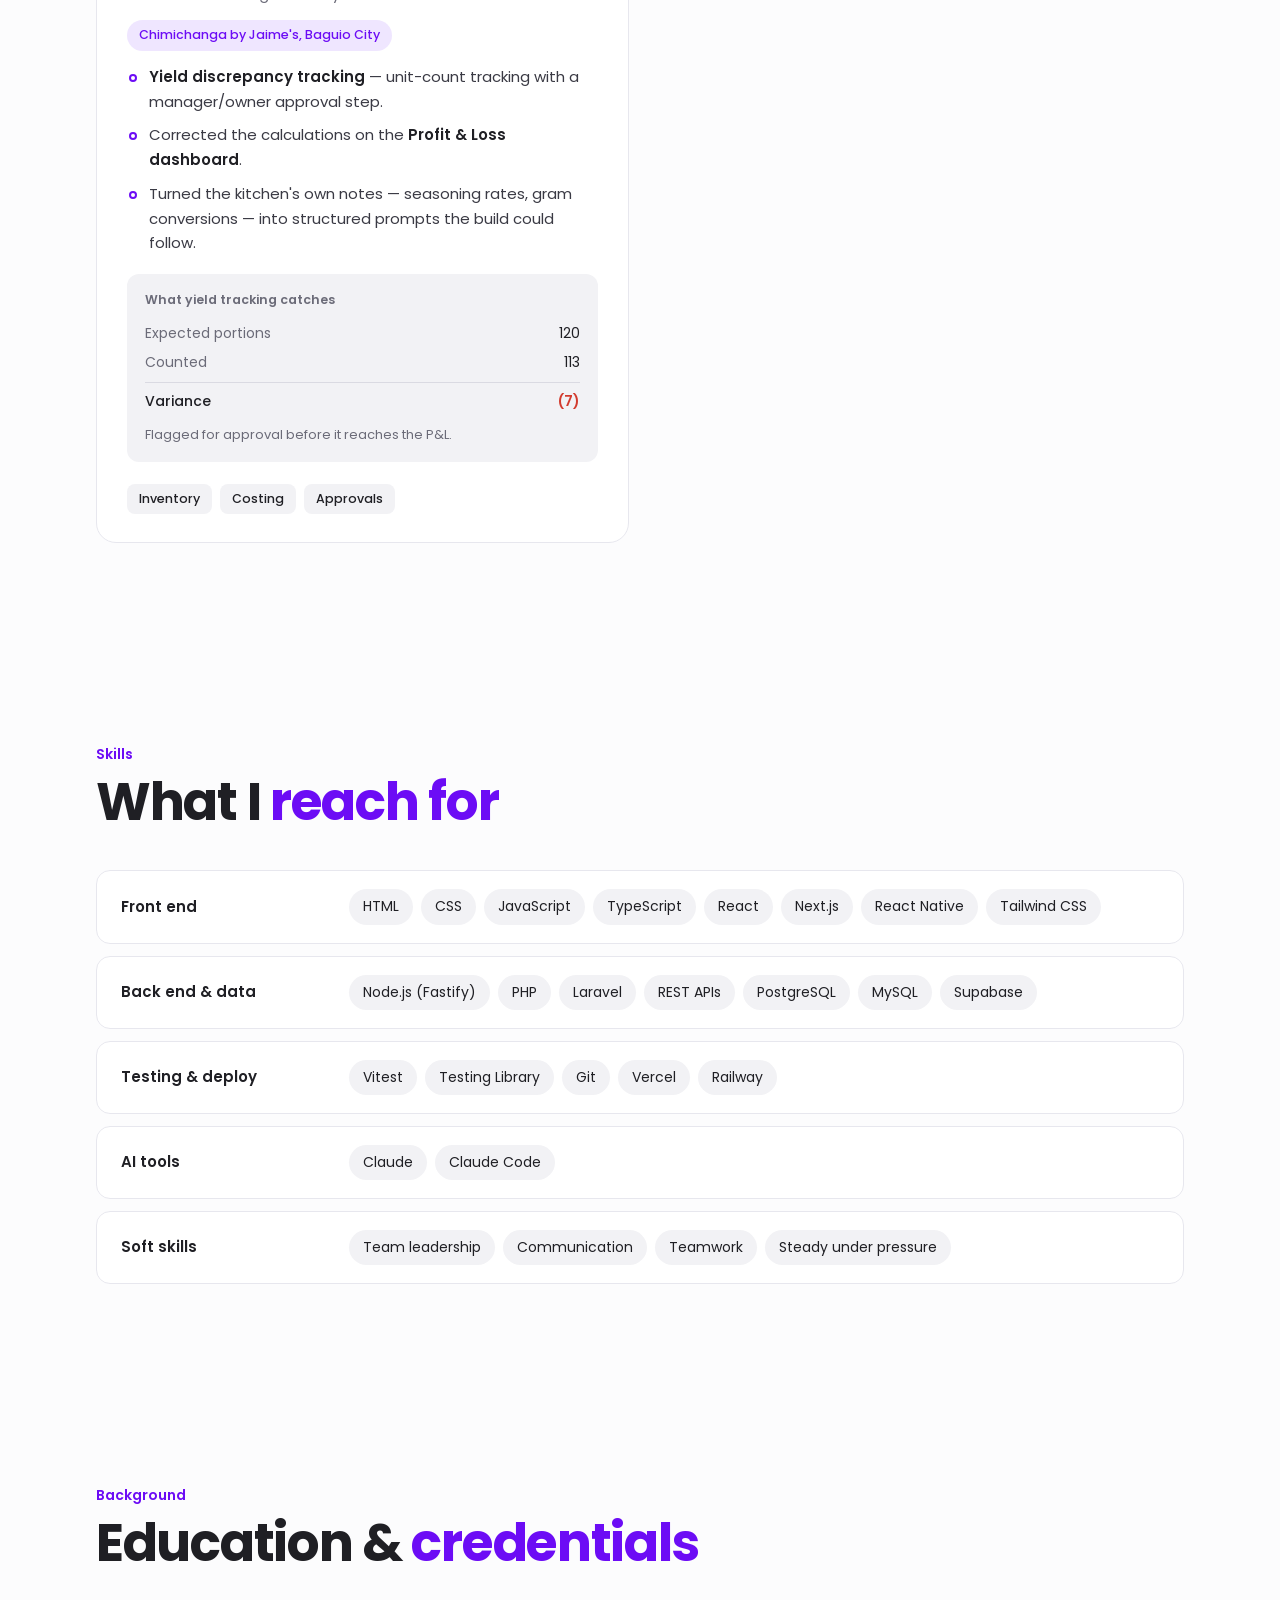
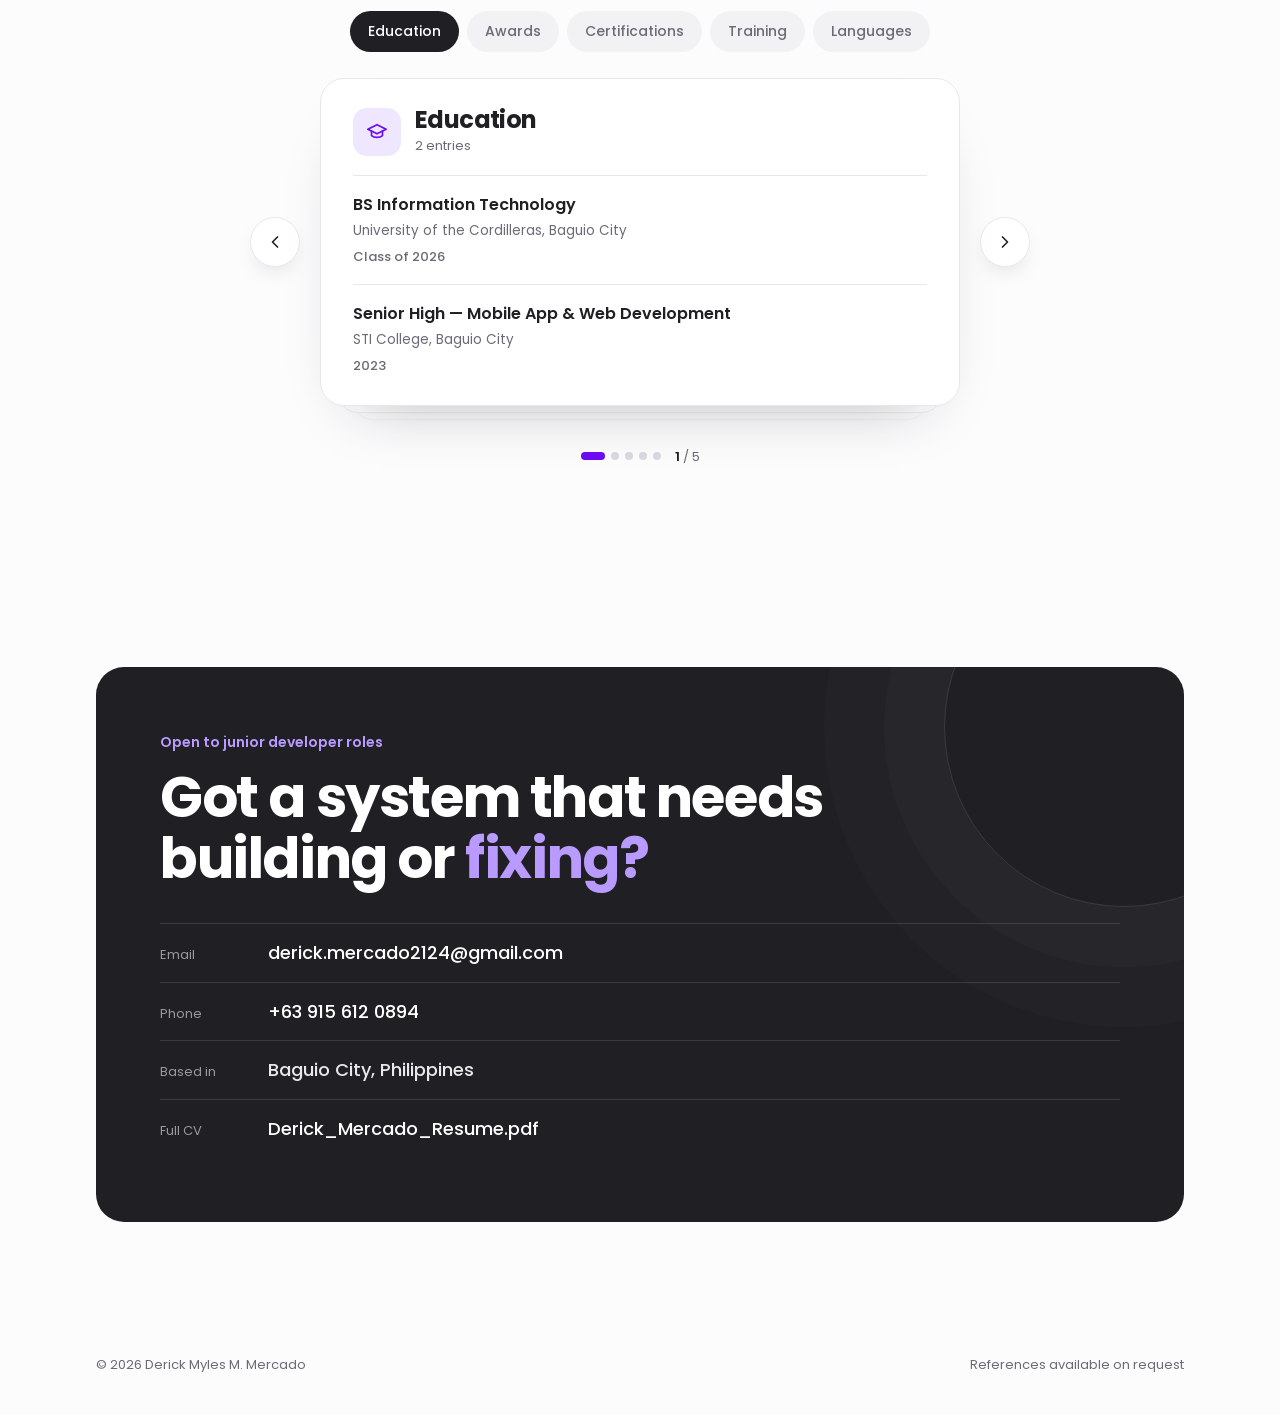
==== commit dcd9308a: "Match portfolio credentials with resume; drop leftover demo code - Education: remove primary school," ====
--- a/index.html
+++ b/index.html
@@ -282,6 +282,7 @@
         <button type="button" class="flash__tab" role="tab" id="ft-1" aria-controls="fc-1" aria-selected="false" tabindex="-1">Awards</button>
         <button type="button" class="flash__tab" role="tab" id="ft-2" aria-controls="fc-2" aria-selected="false" tabindex="-1">Certifications</button>
         <button type="button" class="flash__tab" role="tab" id="ft-3" aria-controls="fc-3" aria-selected="false" tabindex="-1">Training</button>
+        <button type="button" class="flash__tab" role="tab" id="ft-4" aria-controls="fc-4" aria-selected="false" tabindex="-1">Languages</button>
       </div>
 
       <div class="flash__stage">
@@ -298,24 +299,19 @@
               </span>
               <div>
                 <h3 class="flash__title">Education</h3>
-                <p class="flash__meta">3 entries</p>
+                <p class="flash__meta">2 entries</p>
               </div>
             </header>
             <ul class="flash__list">
               <li>
                 <p class="r-title">BS Information Technology</p>
-                <p class="r-org">University of the Cordilleras · Gov. Pack Rd., Baguio City</p>
+                <p class="r-org">University of the Cordilleras, Baguio City</p>
                 <p class="r-date">Class of 2026</p>
               </li>
               <li>
                 <p class="r-title">Senior High — Mobile App &amp; Web Development</p>
-                <p class="r-org">STI College · New Lucban, Baguio City</p>
+                <p class="r-org">STI College, Baguio City</p>
                 <p class="r-date">2023</p>
-              </li>
-              <li>
-                <p class="r-title">Primary Education</p>
-                <p class="r-org">Josefa Cariño Elementary School · Yandoc Street, Baguio City</p>
-                <p class="r-date">2016</p>
               </li>
             </ul>
           </article>
@@ -376,22 +372,41 @@
               </span>
               <div>
                 <h3 class="flash__title">Training</h3>
-                <p class="flash__meta">3 entries</p>
+                <p class="flash__meta">2 entries</p>
               </div>
             </header>
             <ul class="flash__list">
               <li>
                 <p class="r-title">AI for Digital Novices (MSMEs) <span class="cert__badge">16 hrs</span></p>
-                <p class="r-org">DICT CAR · ILCDB Digital Workforce Program · DTC Baguio</p>
+                <p class="r-org">DICT CAR · DTC Baguio</p>
                 <p class="r-date">Jun 29–30, 2026</p>
               </li>
               <li>
                 <p class="r-title">Cisco Networking Academy</p>
+                <p class="r-org">NetAcad</p>
                 <p class="r-date">Aug 5, 2025</p>
               </li>
-              <li>
-                <p class="r-title">Google Ads Apps — Google Skillshop</p>
-                <p class="r-date">Aug 8, 2025</p>
+            </ul>
+          </article>
+
+          <article class="flash__card" role="tabpanel" id="fc-4" aria-labelledby="ft-4" hidden>
+            <header class="flash__head">
+              <span class="flash__icon" aria-hidden="true">
+                <svg viewBox="0 0 24 24" width="22" height="22" fill="none" stroke="currentColor" stroke-width="1.8" stroke-linecap="round" stroke-linejoin="round"><circle cx="12" cy="12" r="9"/><path d="M3 12h18M12 3a14 14 0 0 1 0 18M12 3a14 14 0 0 0 0 18"/></svg>
+              </span>
+              <div>
+                <h3 class="flash__title">Languages</h3>
+                <p class="flash__meta">2 entries</p>
+              </div>
+            </header>
+            <ul class="flash__list">
+              <li>
+                <p class="r-title">English</p>
+                <p class="r-org">Intermediate</p>
+              </li>
+              <li>
+                <p class="r-title">Filipino</p>
+                <p class="r-org">Native</p>
               </li>
             </ul>
           </article>
@@ -404,8 +419,8 @@
       </div>
 
       <div class="flash__foot">
-        <span class="flash__dots" aria-hidden="true"><i class="is-on"></i><i></i><i></i><i></i></span>
-        <span class="flash__count"><b id="flash-n">1</b> / 4</span>
+        <span class="flash__dots" aria-hidden="true"><i class="is-on"></i><i></i><i></i><i></i><i></i></span>
+        <span class="flash__count"><b id="flash-n">1</b> / 5</span>
       </div>
     </div>
   </section>
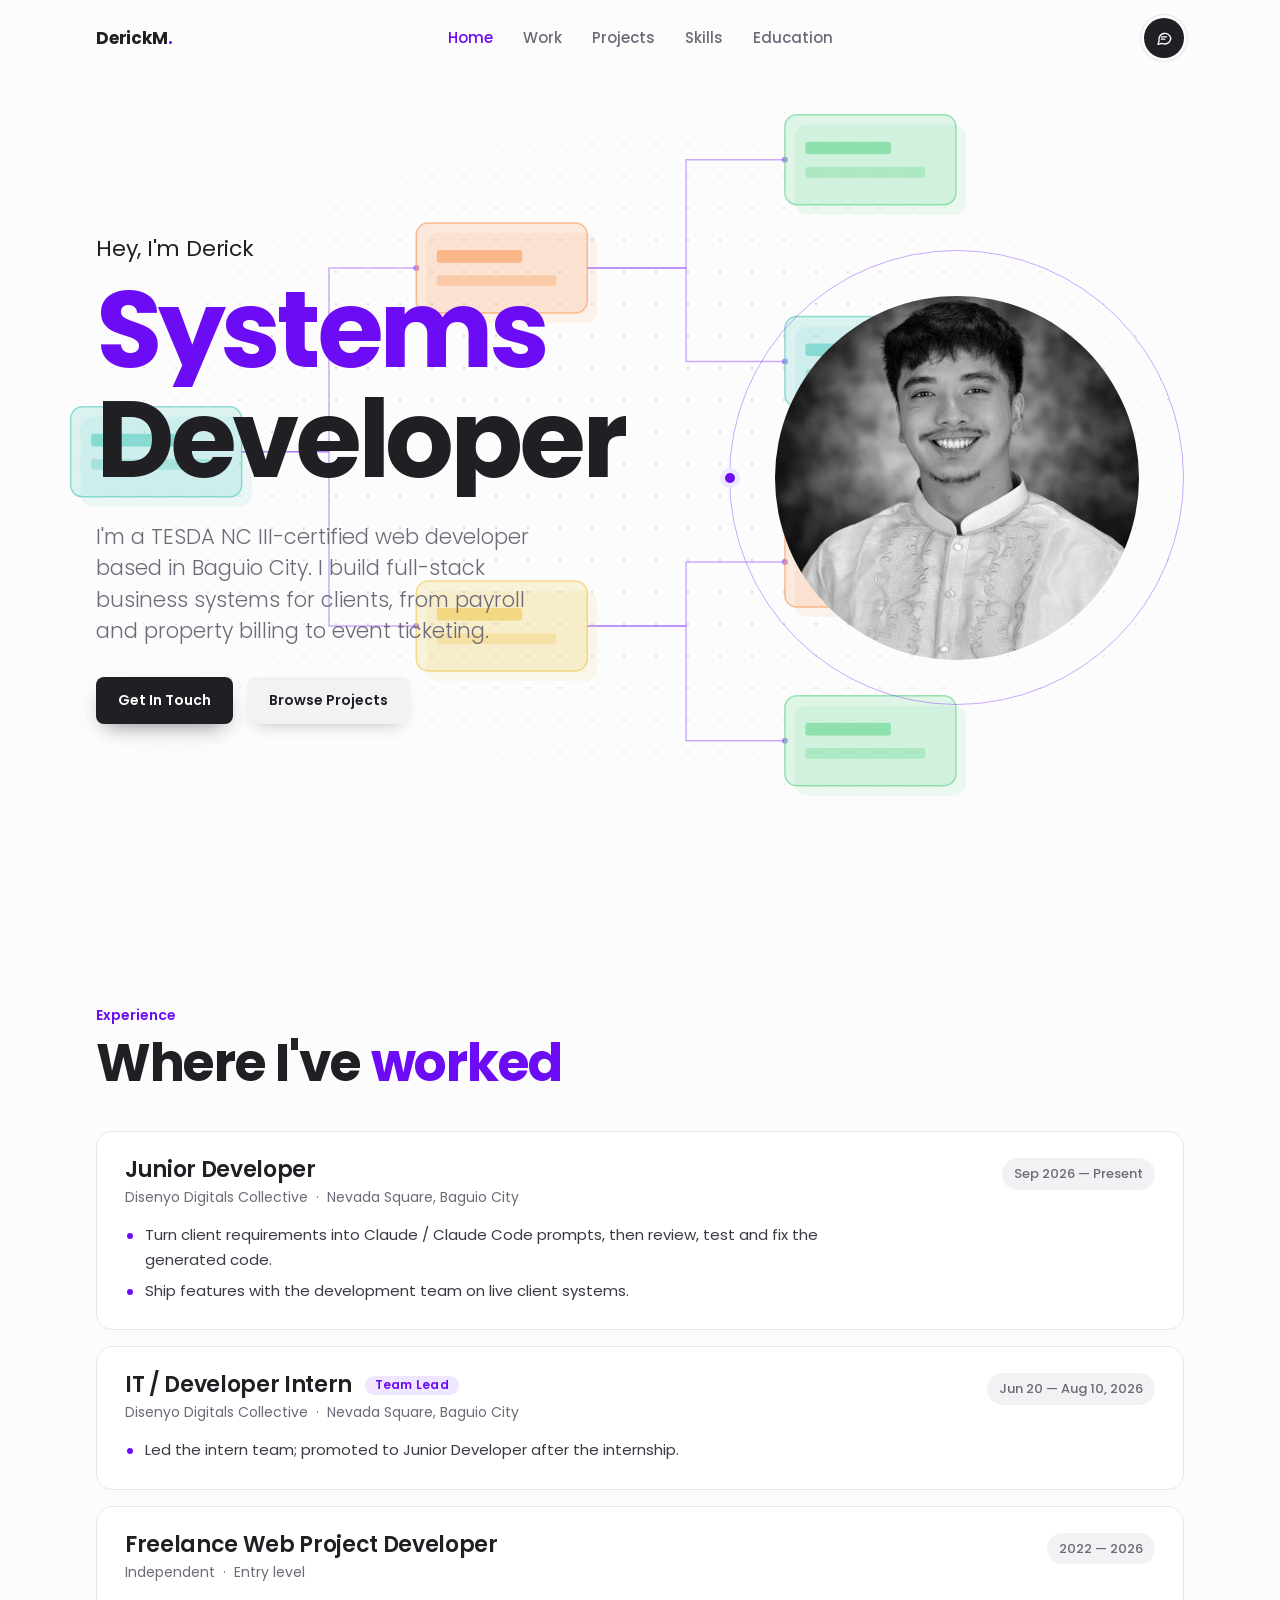
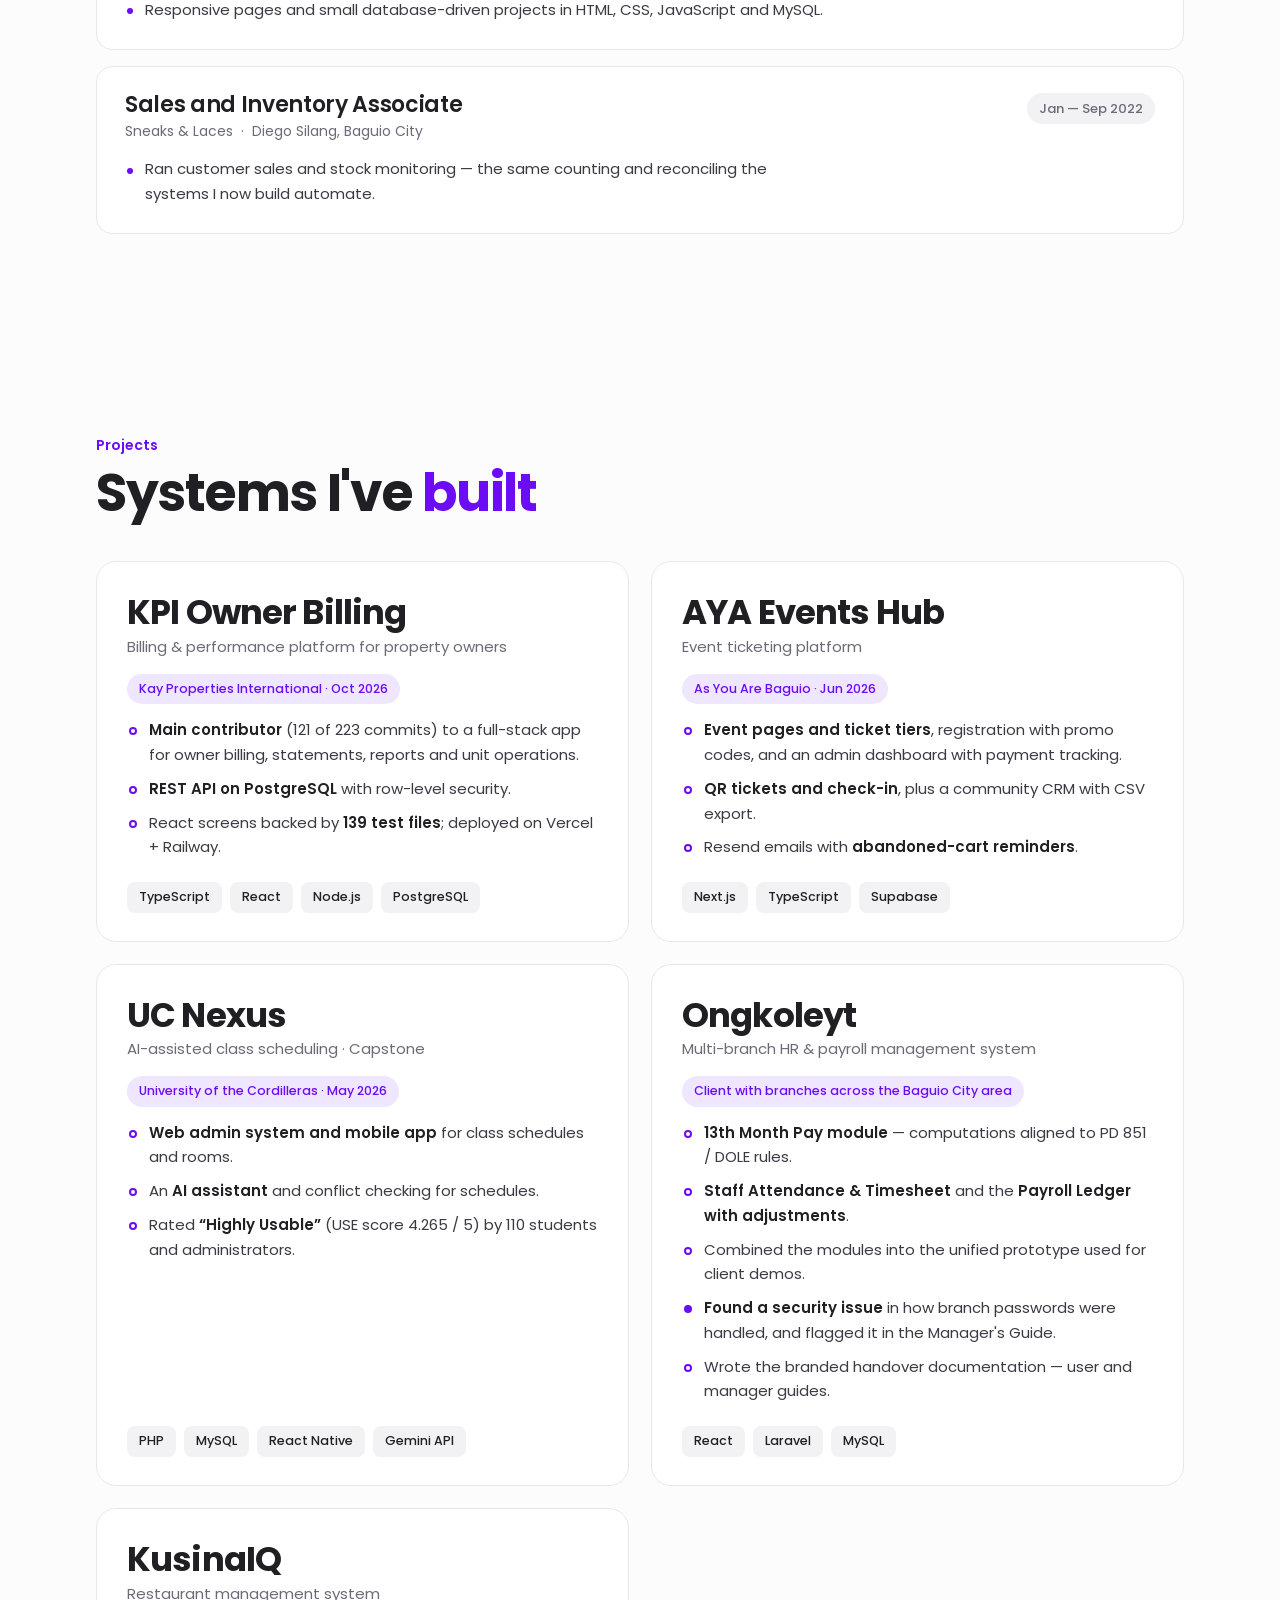
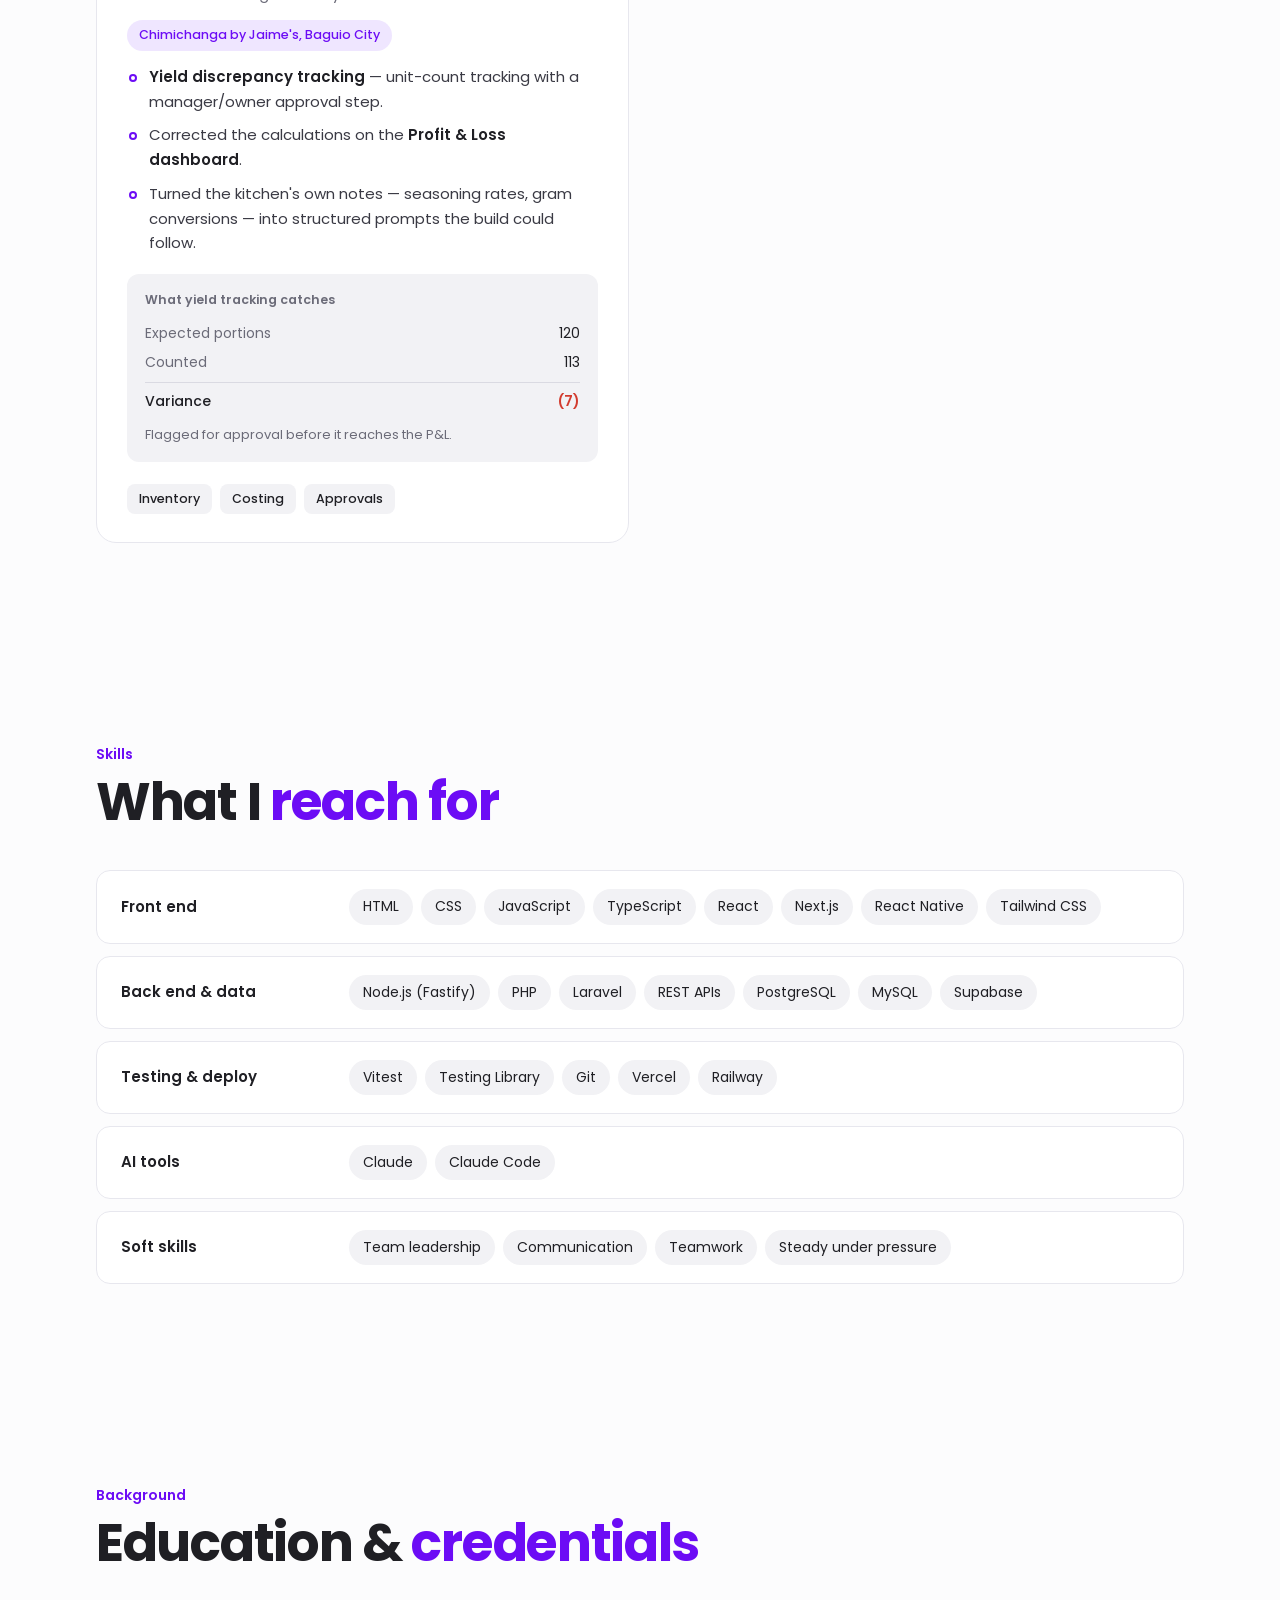
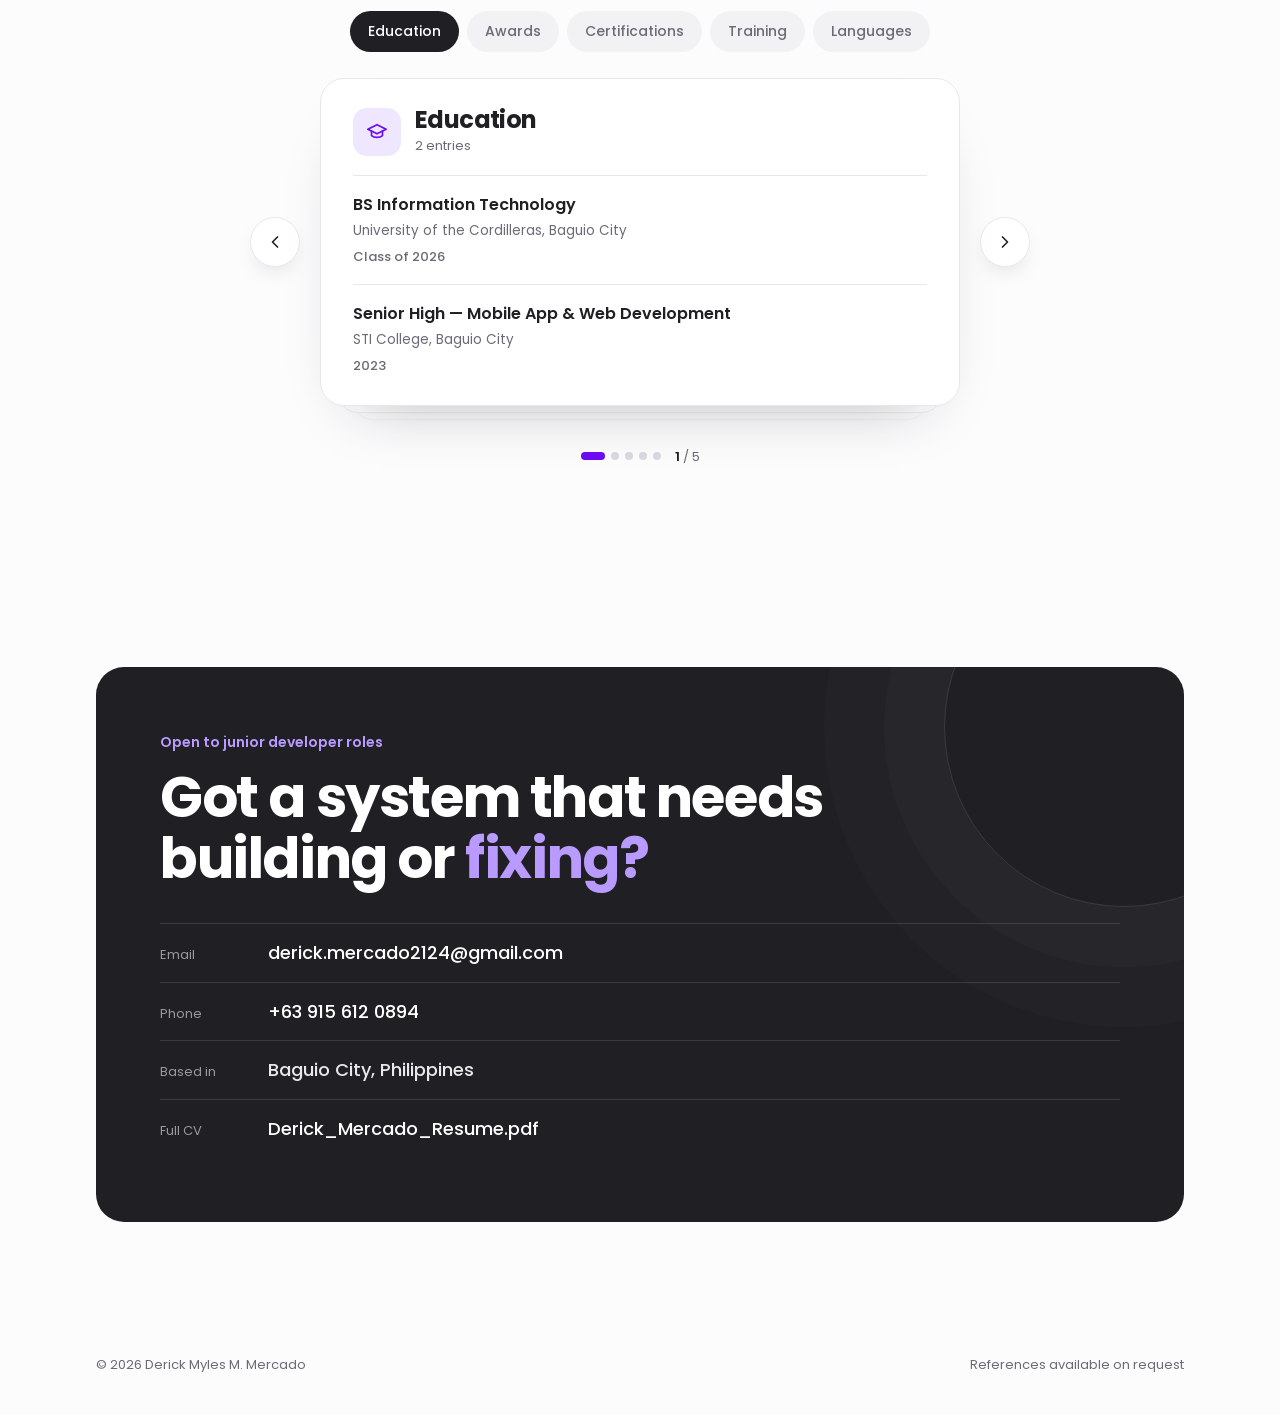
==== commit 1ad311b4: "Add DFSS Green Belt certification to portfolio and resumes Co-Authored-By: Claude Opus 5.5 <noreply@" ====
--- a/index.html
+++ b/index.html
@@ -347,10 +347,15 @@
               </span>
               <div>
                 <h3 class="flash__title">Certifications</h3>
-                <p class="flash__meta">1 entry</p>
+                <p class="flash__meta">2 entries</p>
               </div>
             </header>
             <ul class="flash__list">
+              <li>
+                <p class="r-title">DFSS Green Belt — Design for Six Sigma <span class="cert__badge">20 hrs</span></p>
+                <p class="r-org">MF Operational Excellence · Prof. Dr. Marcelo Machado Fernandes, Lean Six Sigma Master Black Belt</p>
+                <p class="r-date">Oct 25, 2026 · Passed the final test</p>
+              </li>
               <li class="cert">
                 <p class="r-title">National Certificate III — Web Development <span class="cert__badge">NC III</span></p>
                 <p class="r-org">TESDA · Philippine TVET Competency Assessment &amp; Certification System</p>
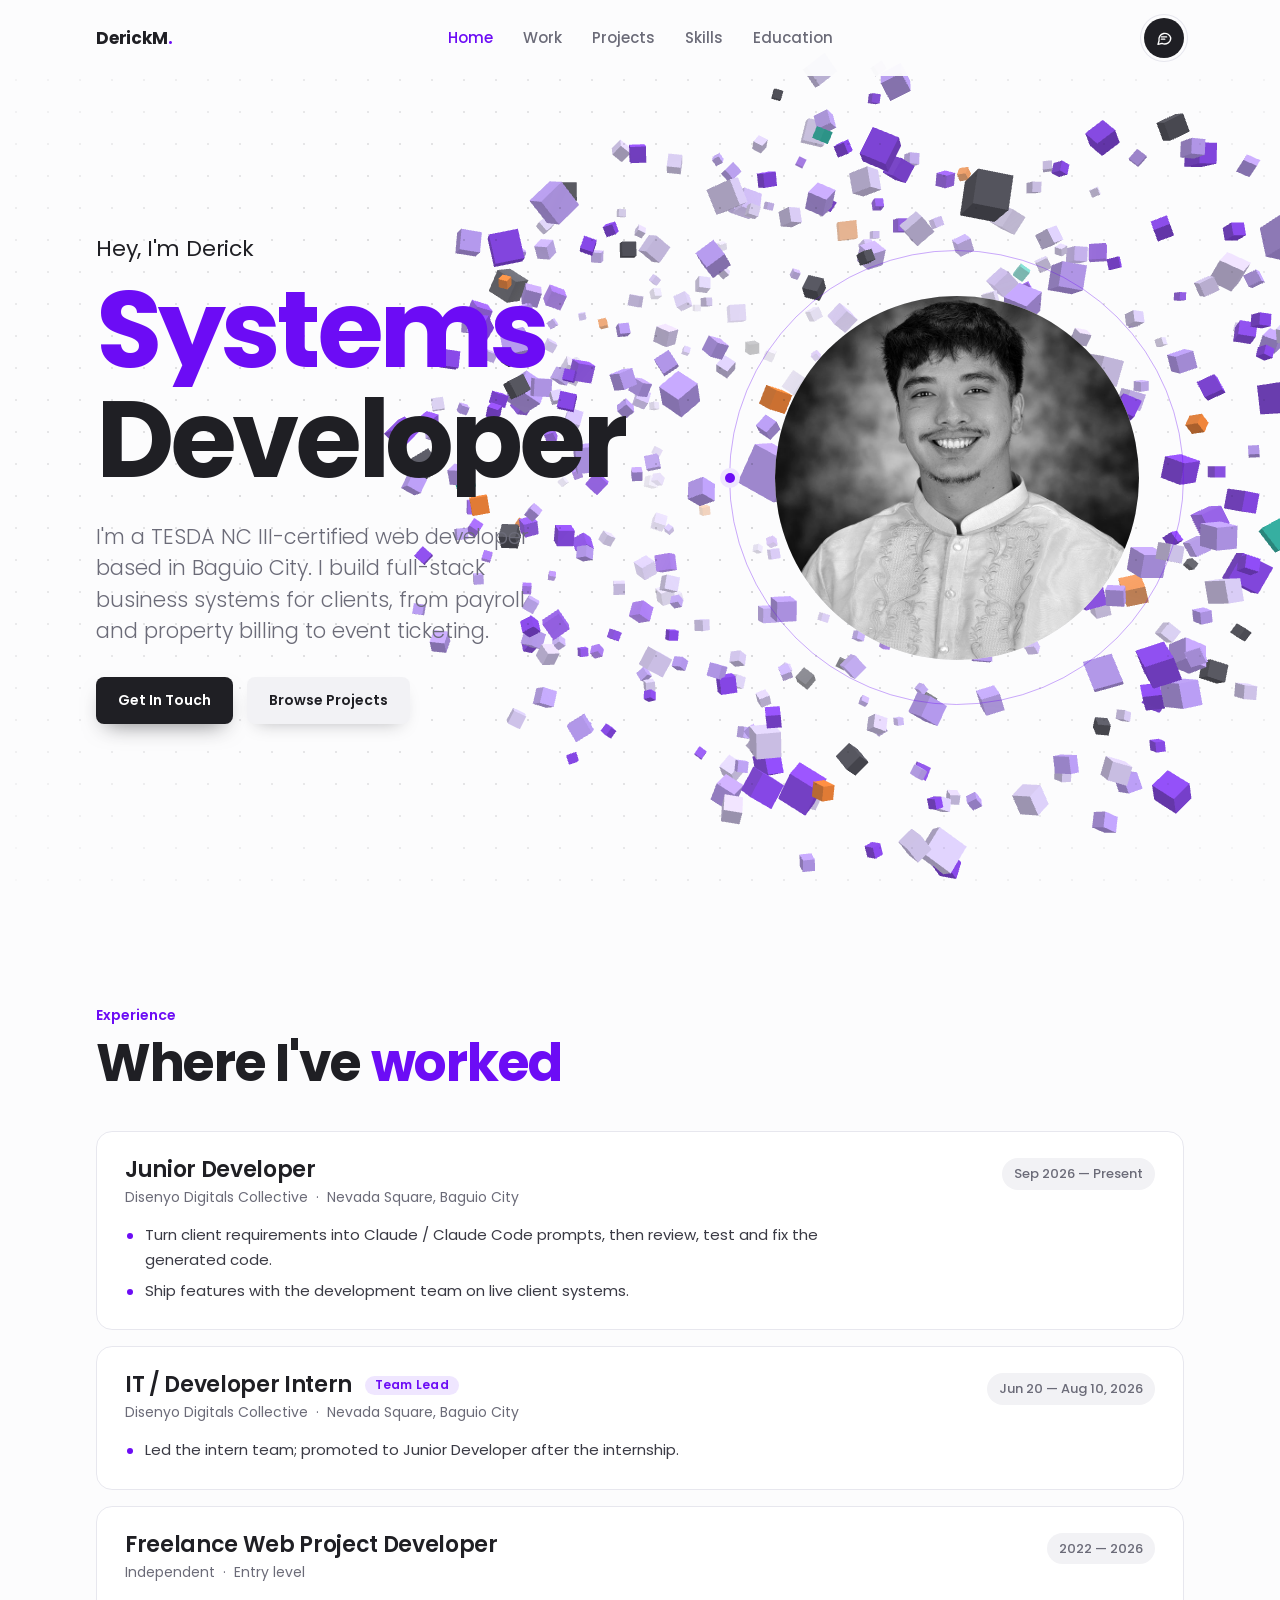
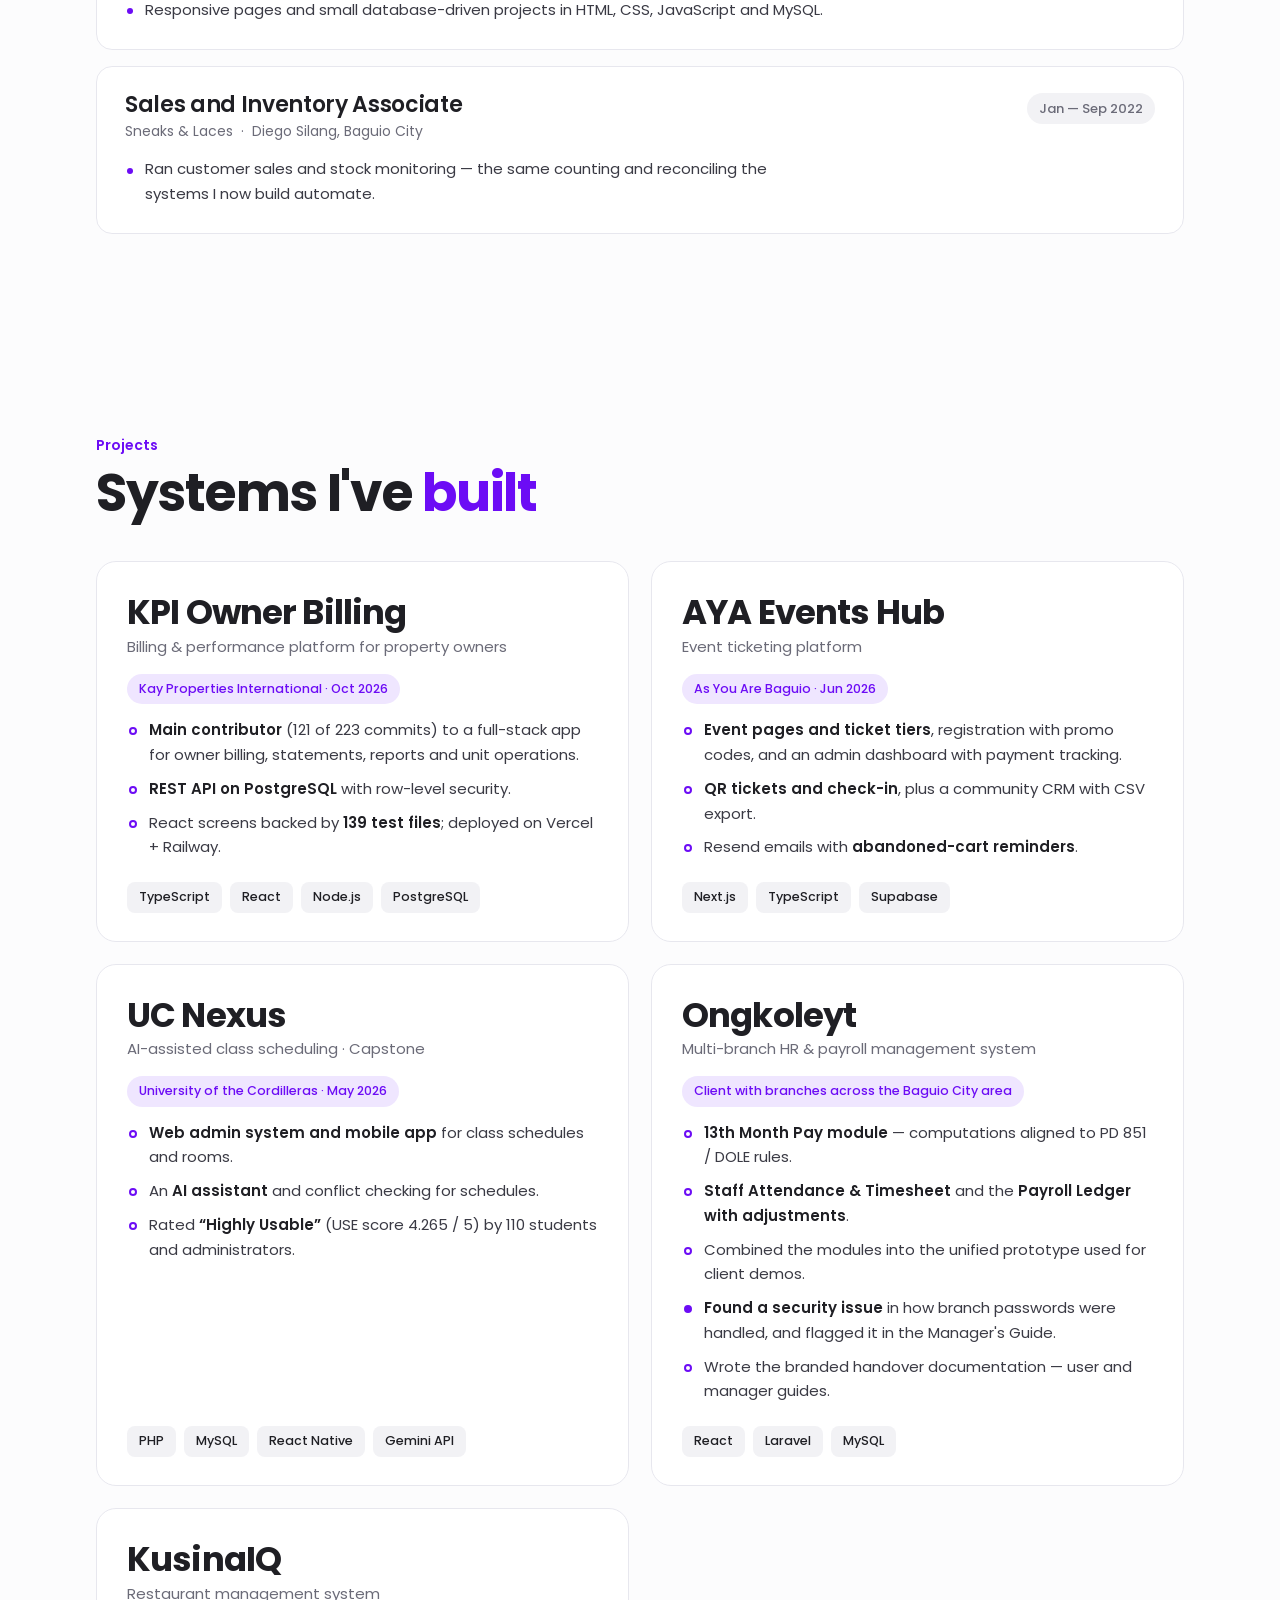
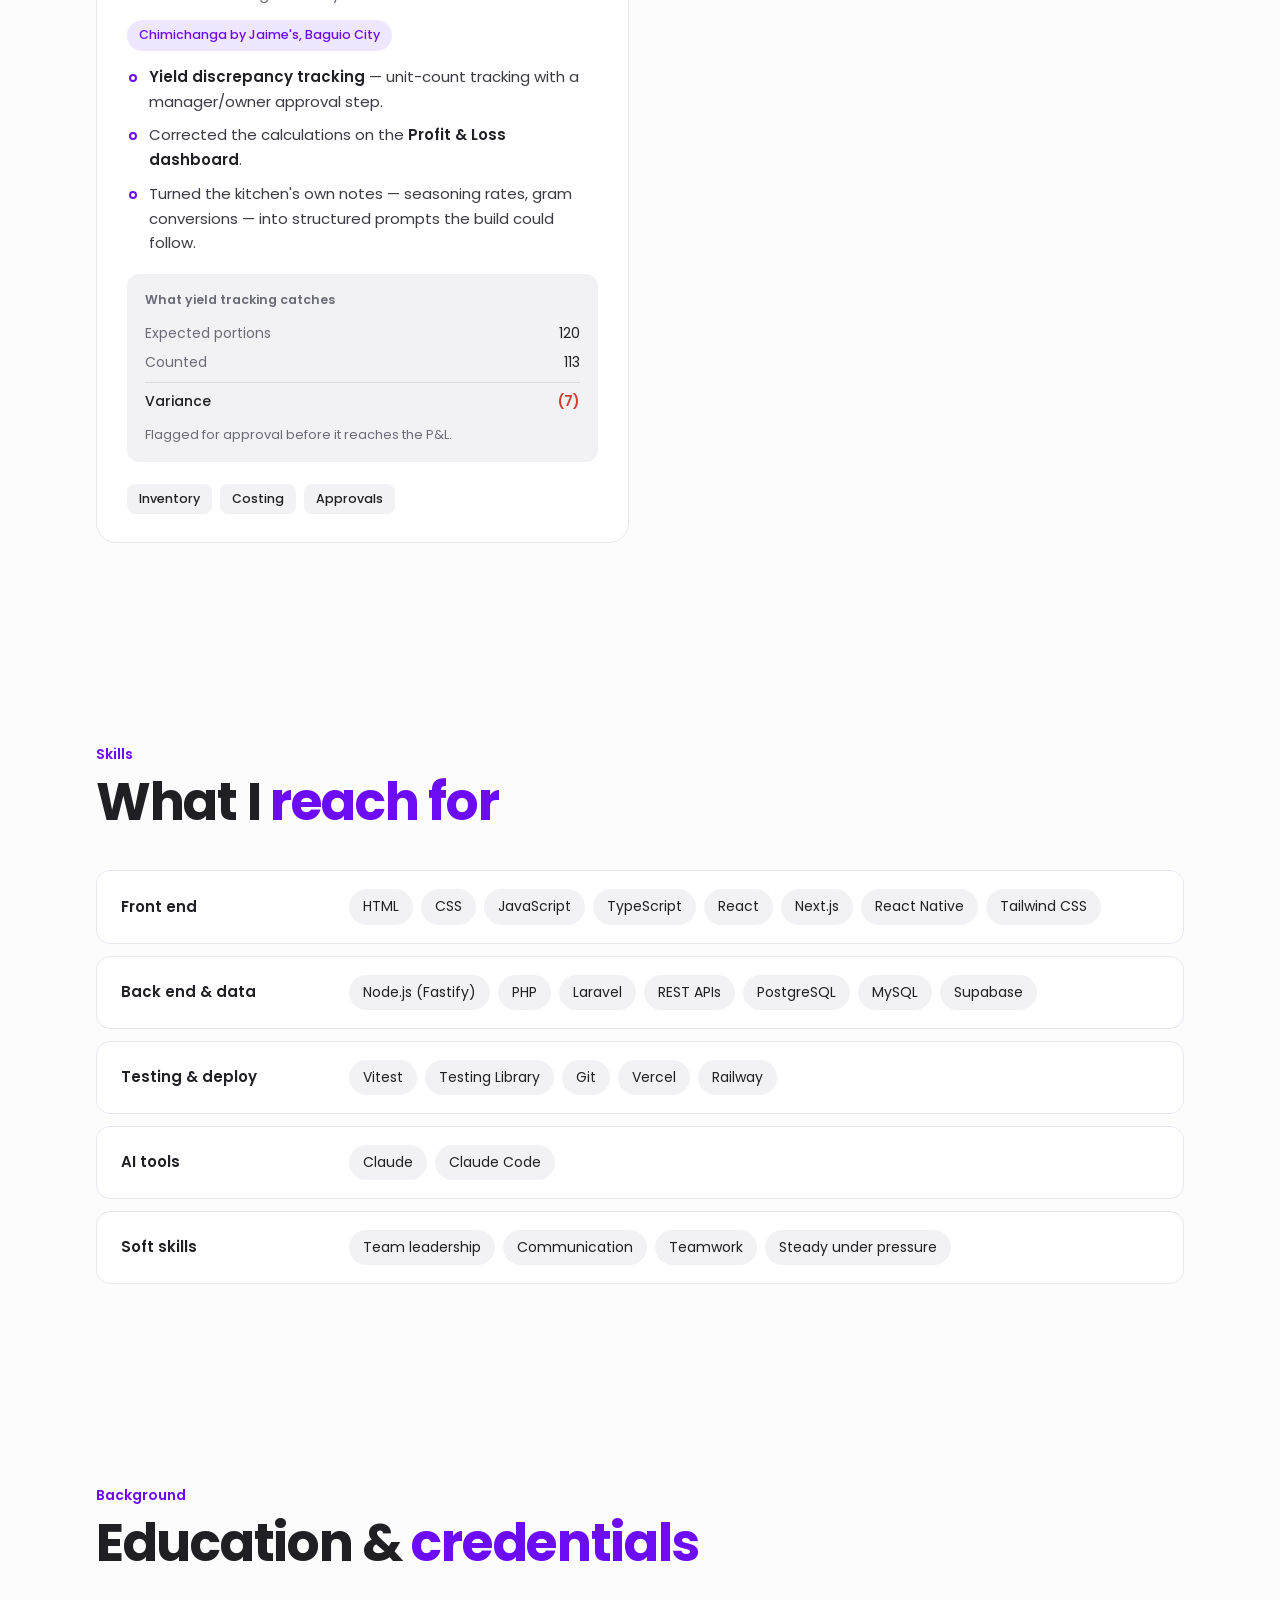
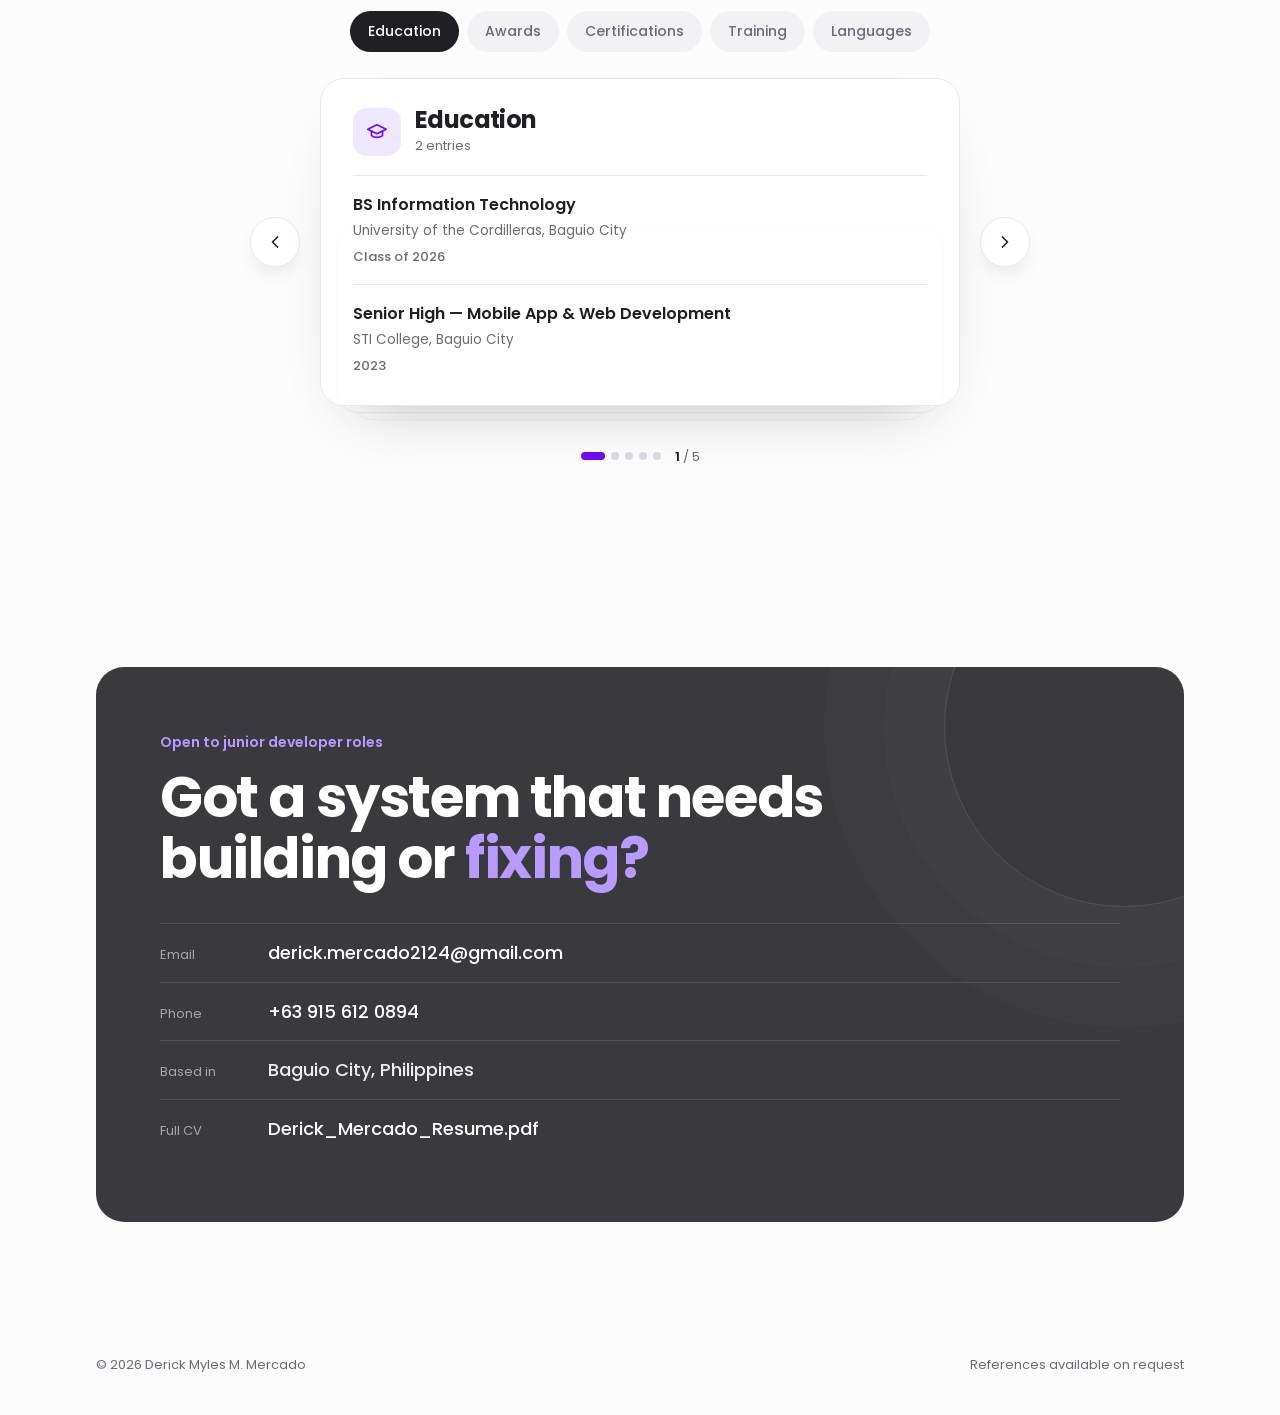
==== commit 7ea0eddf: "Snapshot current state (3D scroll scene) before avatar redesign Co-Authored-By: Claude Opus 5.5 <nor" ====
--- a/index.html
+++ b/index.html
@@ -13,6 +13,7 @@
 <body>
 
 <div class="bg" aria-hidden="true">
+  <canvas class="bg__gl"></canvas>
   <canvas class="bg__canvas"></canvas>
   <div class="bg__grid"><i></i></div>
 </div>
@@ -451,6 +452,7 @@
   <p>References available on request</p>
 </footer>
 
+<script src="gl3d.js"></script>
 <script src="script.js"></script>
 </body>
 </html>
--- a/styles.css
+++ b/styles.css
@@ -64,6 +64,8 @@
    bottom of script.js), under a faint dotted grid. */
 .bg { position: fixed; inset: 0; z-index: -1; overflow: hidden; pointer-events: none; }
 .bg__canvas { position: absolute; inset: 0; width: 100%; height: 100%; opacity: .75; }
+/* 3D scene (gl3d.js): sized in px by script so a phone's address bar can't stretch it */
+.bg__gl { position: absolute; top: 0; left: 0; width: 100%; height: 100%; opacity: .9; }
 
 /* static dotted grid: painted once, never re-composited */
 .bg__grid {
@@ -76,6 +78,10 @@
   background-image: radial-gradient(rgba(31,31,36,.16) 1px, transparent 1.5px);
   background-size: 32px 32px;
 }
+/* With the 3D scene running, cards go slightly see-through so the shapes
+   read behind them. No backdrop blur: that repaints on every scroll frame. */
+.has-3d { --card: rgba(255, 255, 255, .8); }
+.has-3d .contact { background: rgba(31, 31, 36, .88); }
 /* ── top bar ──────────────────────────────────────────── */
 /* Solid bar: a backdrop blur on a sticky header repaints every scroll frame. */
 .topbar {
@@ -605,6 +611,7 @@
 
   /* keep the busy canvas from competing with text on a small screen */
   .bg__canvas { opacity: .45; }
+  .bg__gl { opacity: .55; }
 }
 @media (max-width: 560px) {
   .contact__list li { flex-direction: column; gap: 4px; }
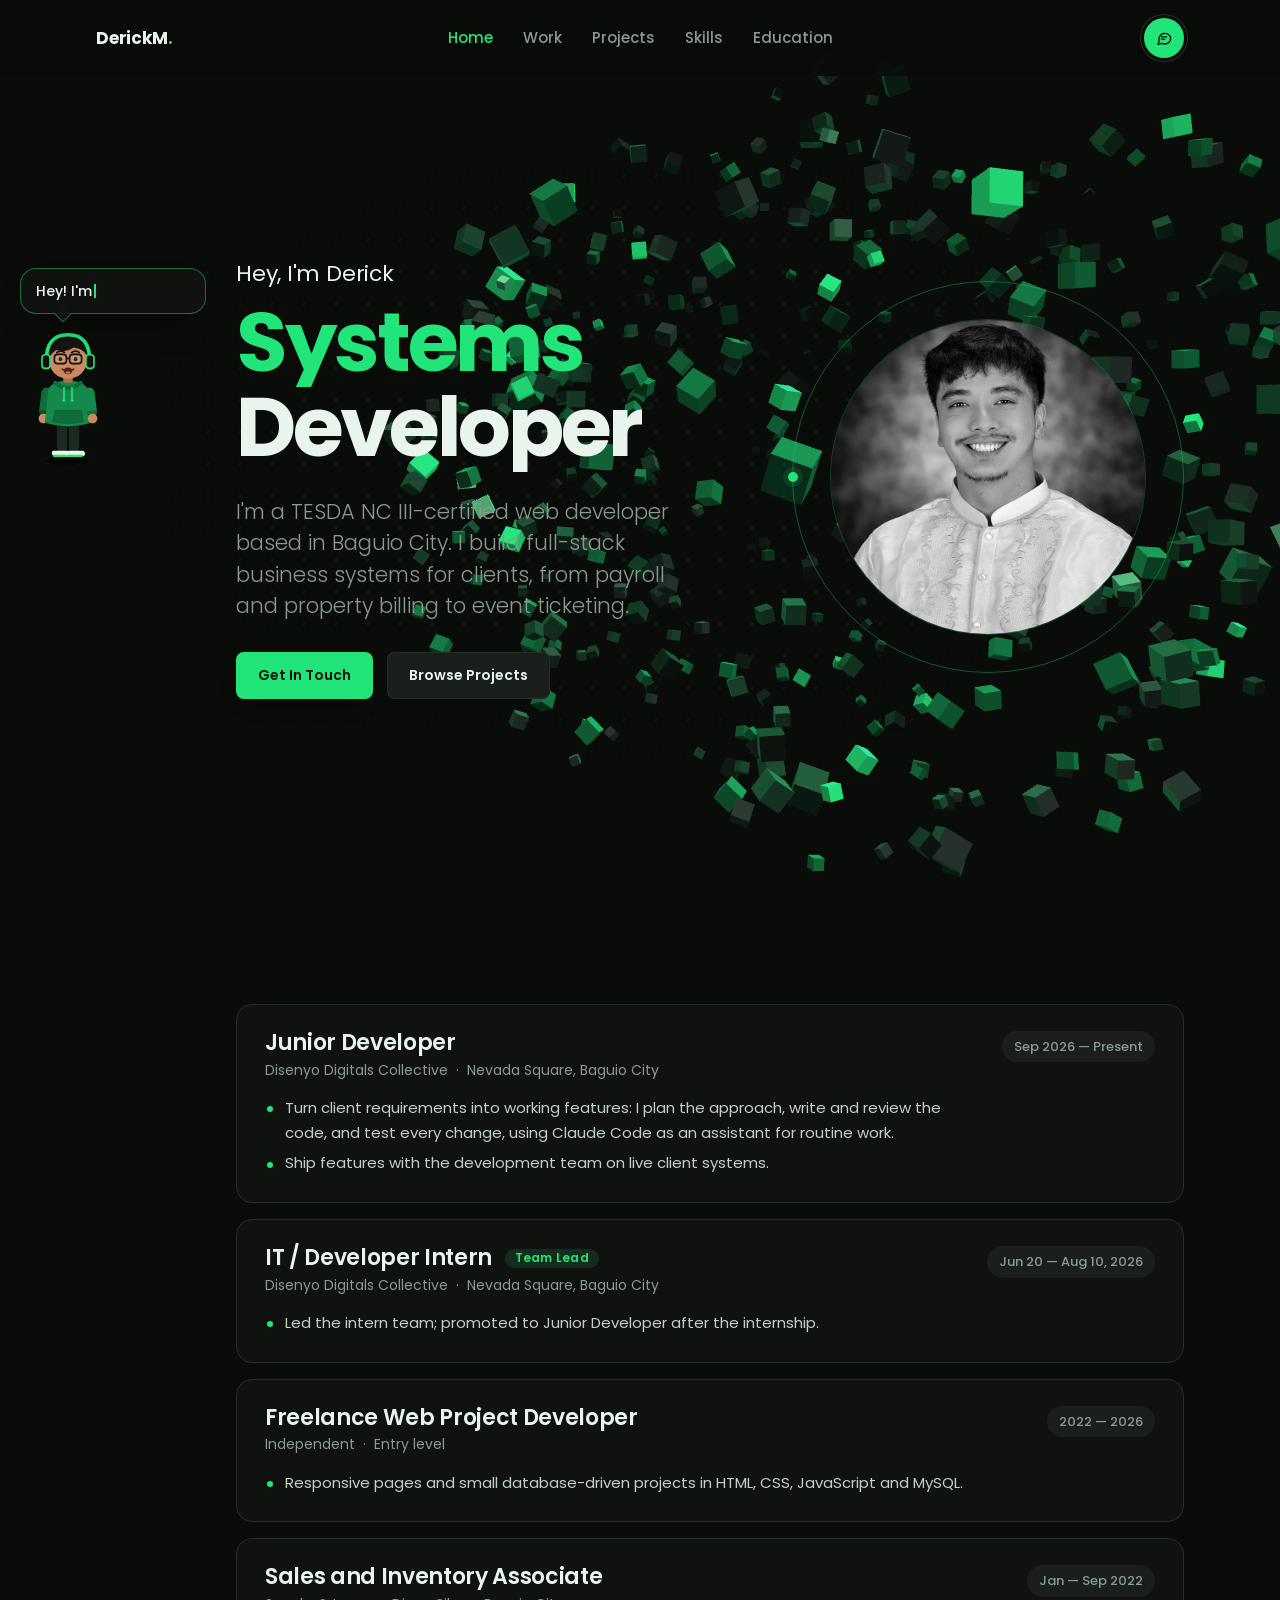
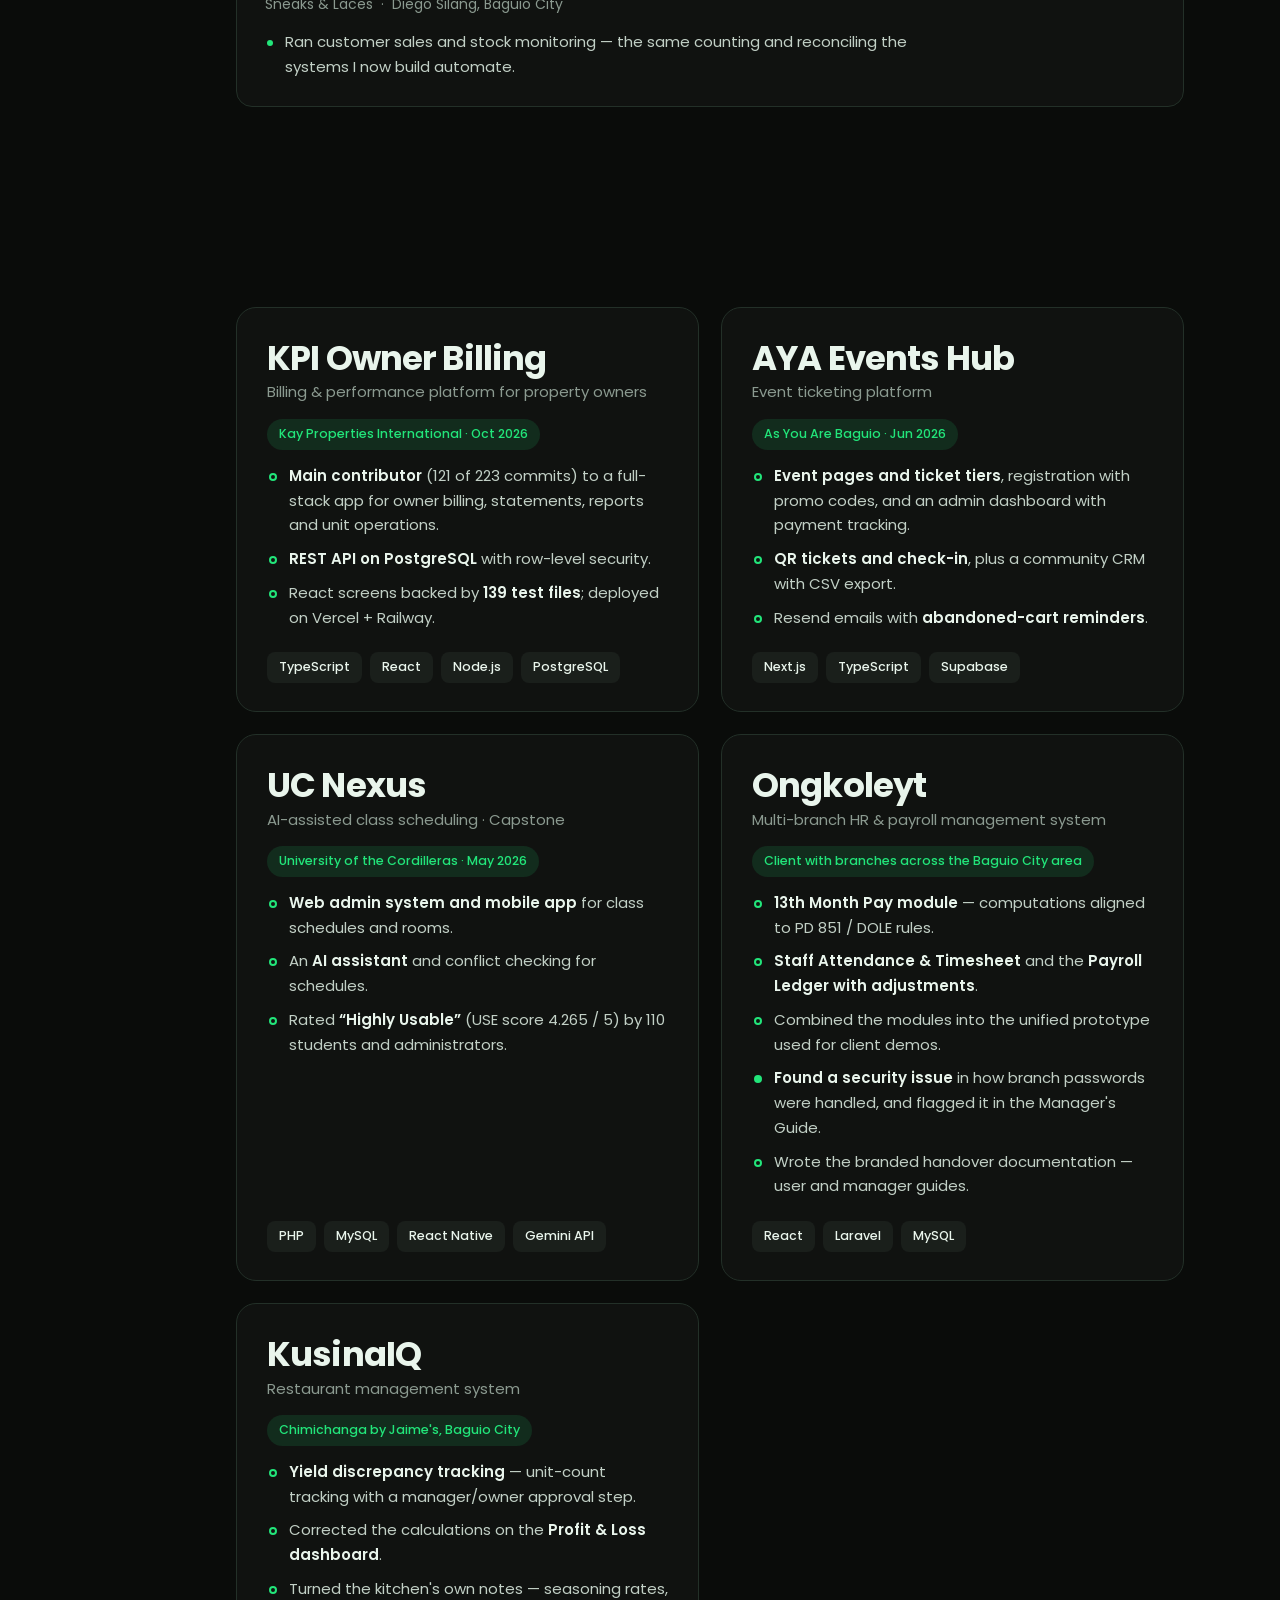
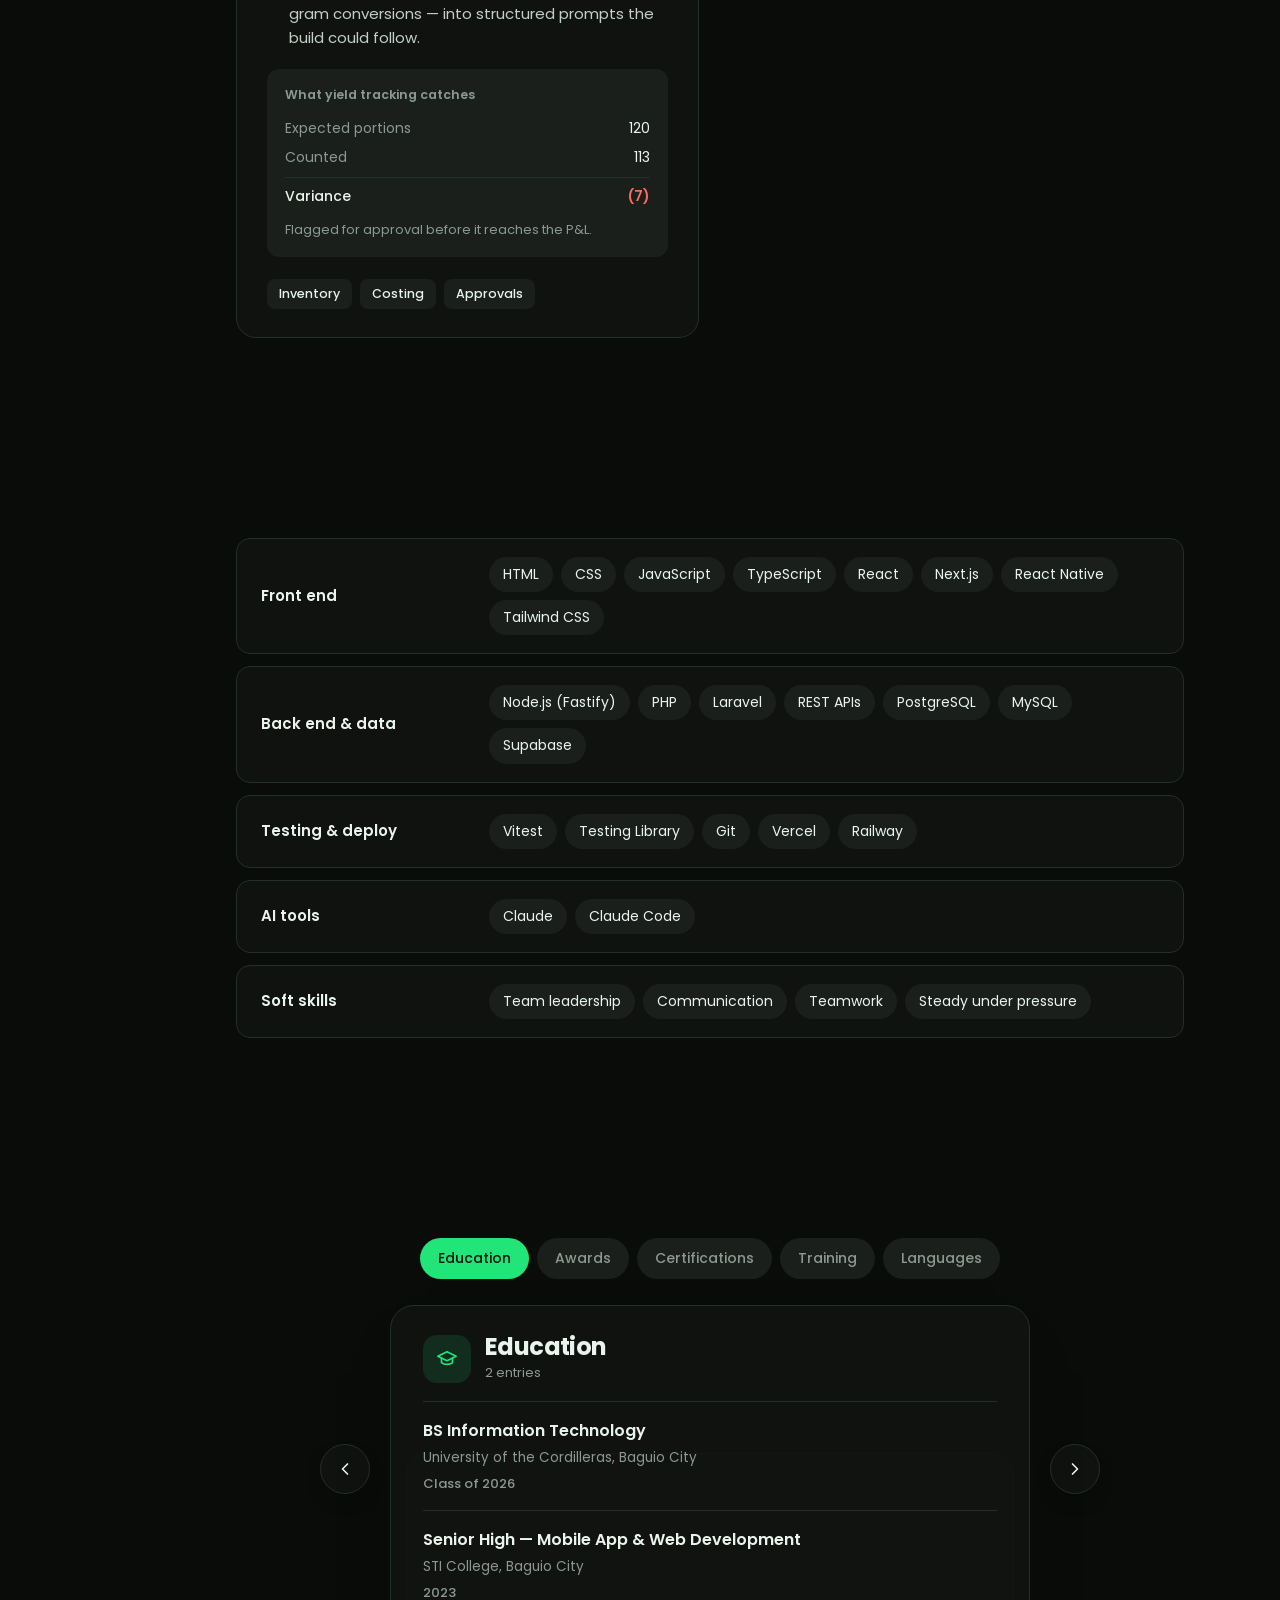
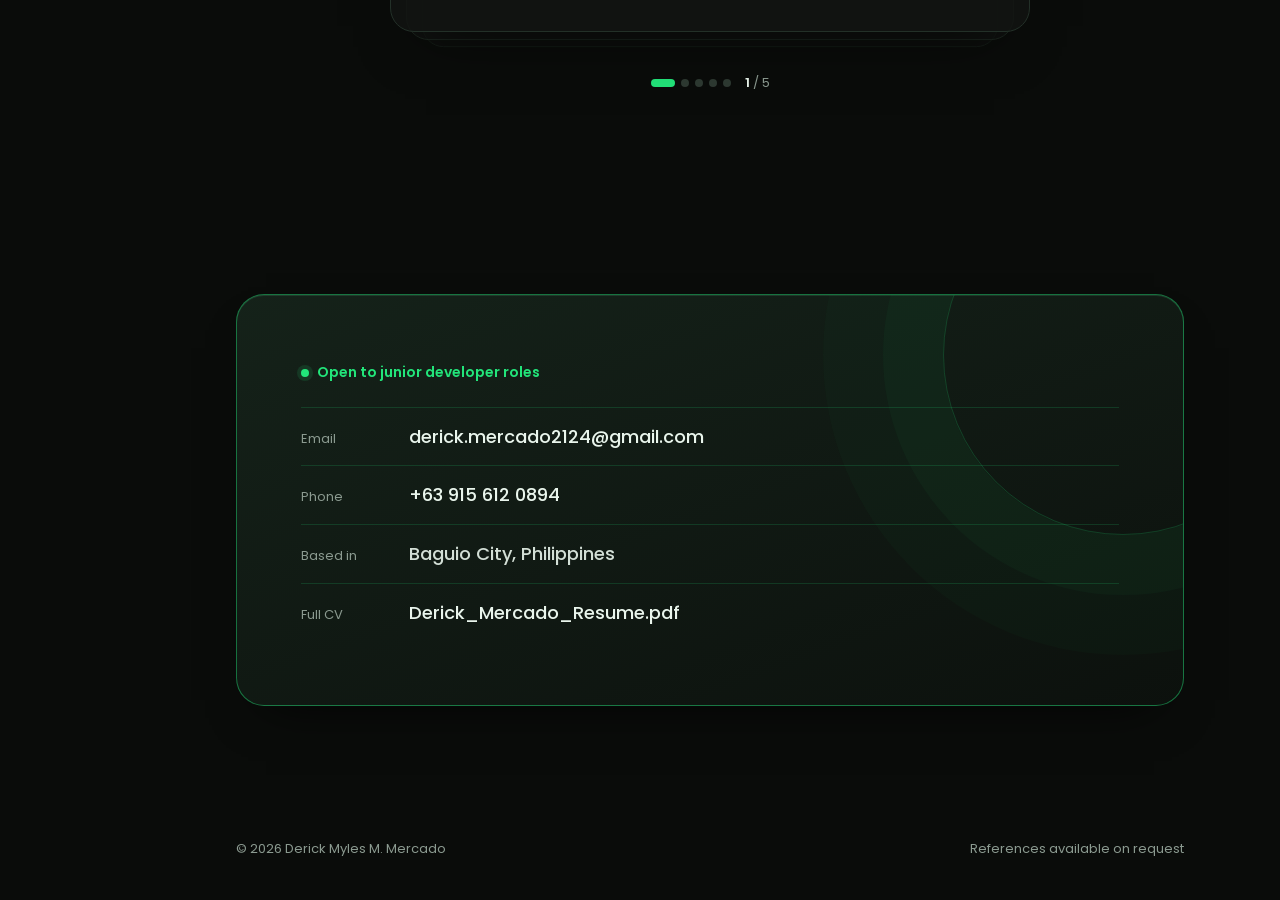
==== commit 95a8781a: "Black-and-green theme and an SVG tour guide that replaces section labels Theme - New dark palette in" ====
--- a/index.html
+++ b/index.html
@@ -46,7 +46,7 @@
 <main id="top">
 
   <!-- ─────────────── HERO ─────────────── -->
-  <section class="hero">
+  <section class="hero" data-guide="Hey! I'm Derick's guide. Scroll down and I'll show you around 👇">
     <div class="hero__grid">
 
       <div class="hero__lede">
@@ -82,11 +82,8 @@
   </section>
 
   <!-- ─────────────── WORK ─────────────── -->
-  <section class="sec" id="work">
-    <header class="sec__head reveal">
-      <p class="sec__kicker">Experience</p>
-      <h2>Where I've <em>worked</em></h2>
-    </header>
+  <section class="sec" id="work" data-guide="First, here's where I've worked.">
+    <h2 class="sr-only">Experience: where I've worked</h2>
 
     <ol class="entries">
       <li class="entry reveal">
@@ -94,7 +91,7 @@
           <h3 class="entry__title">Junior Developer</h3>
           <p class="entry__org">Disenyo Digitals Collective &nbsp;·&nbsp; Nevada Square, Baguio City</p>
           <ul class="entry__notes">
-            <li>Turn client requirements into Claude / Claude Code prompts, then review, test and fix the generated code.</li>
+            <li>Turn client requirements into working features: I plan the approach, write and review the code, and test every change, using Claude Code as an assistant for routine work.</li>
             <li>Ship features with the development team on live client systems.</li>
           </ul>
         </div>
@@ -137,11 +134,8 @@
   </section>
 
   <!-- ─────────────── SYSTEMS ─────────────── -->
-  <section class="sec" id="systems">
-    <header class="sec__head reveal">
-      <p class="sec__kicker">Projects</p>
-      <h2>Systems I've <em>built</em></h2>
-    </header>
+  <section class="sec" id="systems" data-guide="These are systems I've actually built for real clients.">
+    <h2 class="sr-only">Projects: systems I've built</h2>
 
     <div class="projects">
 
@@ -239,11 +233,8 @@
   </section>
 
   <!-- ─────────────── SKILLS ─────────────── -->
-  <section class="sec" id="skills">
-    <header class="sec__head reveal">
-      <p class="sec__kicker">Skills</p>
-      <h2>What I <em>reach for</em></h2>
-    </header>
+  <section class="sec" id="skills" data-guide="And these are the tools I reach for.">
+    <h2 class="sr-only">Skills: what I reach for</h2>
 
     <dl class="skills">
       <div class="skills__row reveal">
@@ -270,11 +261,8 @@
   </section>
 
   <!-- ─────────────── RECORD ─────────────── -->
-  <section class="sec" id="record">
-    <header class="sec__head reveal">
-      <p class="sec__kicker">Background</p>
-      <h2>Education &amp; <em>credentials</em></h2>
-    </header>
+  <section class="sec" id="record" data-guide="Here's my education, awards and certifications.">
+    <h2 class="sr-only">Education and credentials</h2>
 
     <div class="flash reveal" aria-roledescription="carousel" aria-label="Education and credentials">
 
@@ -432,10 +420,10 @@
   </section>
 
   <!-- ─────────────── CONTACT ─────────────── -->
-  <section class="sec sec--contact" id="contact">
+  <section class="sec sec--contact" id="contact" data-guide="Got a system that needs building? Let's talk!">
     <div class="contact reveal">
+      <h2 class="sr-only">Contact: got a system that needs building or fixing?</h2>
       <p class="contact__kicker">Open to junior developer roles</p>
-      <h2 class="contact__line">Got a system that needs<br>building or <em>fixing?</em></h2>
       <ul class="contact__list">
         <li><span>Email</span><a href="mailto:derick.mercado2124@gmail.com">derick.mercado2124@gmail.com</a></li>
         <li><span>Phone</span><a href="tel:+639156120894">+63 915 612 0894</a></li>
@@ -454,5 +442,6 @@
 
 <script src="gl3d.js"></script>
 <script src="script.js"></script>
+<script src="guide.js"></script>
 </body>
 </html>
--- a/styles.css
+++ b/styles.css
@@ -1,20 +1,24 @@
 /* ═══════════════════════════════════════════════════════════
    Derick Myles M. Mercado — portfolio
-   Direction: clean, bright personal-brand layout — white page,
-   Poppins throughout, one electric-purple accent, soft shadows.
+   Direction: dark terminal-black page, Poppins throughout, one
+   neon-green accent, green-edged cards, an SVG tour guide.
    ═══════════════════════════════════════════════════════════ */
 
 :root {
   /* palette */
-  --bg:      #FCFCFD;
-  --card:    #FFFFFF;
-  --soft:    #F2F2F5;
-  --ink:     #1F1F24;
-  --muted:   #6B6B78;
-  --rule:    #E7E7EE;
-  --accent:  #6C0CF5;
-  --accent-soft: #EFE6FF;
-  --debit:   #D23B2E;   /* negative figures only */
+  --bg:      #0A0C0A;
+  --card:    #121512;
+  --soft:    #1A1F1B;
+  --soft-2:  #232A25;   /* hover state of --soft */
+  --ink:     #E9F5EC;
+  --body:    #C2D0C6;   /* long-form text on cards */
+  --muted:   #8B9A90;
+  --rule:    #233028;
+  --accent:  #22E57A;
+  --accent-2:#7CFFB2;   /* lighter neon, gradient partner */
+  --accent-soft: rgba(34, 229, 122, .12);
+  --on-accent: #04130A; /* text on an --accent fill */
+  --debit:   #FF6B5E;   /* negative figures only (lightened red for AA on dark) */
 
   /* type */
   --font: 'Poppins', -apple-system, 'Segoe UI', Roboto, sans-serif;
@@ -23,12 +27,14 @@
   --gut: clamp(16px, 5vw, 56px);
   --max: 1200px;
   --ease: cubic-bezier(.22, 1, .36, 1);
-  --shadow: 0 10px 30px -12px rgba(31,31,36,.18);
+  --shadow: 0 16px 34px -16px rgba(0,0,0,.85);
 }
 
 *, *::before, *::after { box-sizing: border-box; }
 
-html { scroll-behavior: smooth; }
+/* no background on <html>: body's background must stay on the root canvas, or it
+   would paint over the z-index:-1 3D layer */
+html { scroll-behavior: smooth; color-scheme: dark; }
 
 body {
   margin: 0;
@@ -75,18 +81,18 @@
 }
 .bg__grid i {
   position: absolute; inset: 0;
-  background-image: radial-gradient(rgba(31,31,36,.16) 1px, transparent 1.5px);
+  background-image: radial-gradient(rgba(34,229,122,.13) 1px, transparent 1.5px);
   background-size: 32px 32px;
 }
 /* With the 3D scene running, cards go slightly see-through so the shapes
    read behind them. No backdrop blur: that repaints on every scroll frame. */
-.has-3d { --card: rgba(255, 255, 255, .8); }
-.has-3d .contact { background: rgba(31, 31, 36, .88); }
+.has-3d { --card: rgba(18, 21, 18, .84); }
+.has-3d .contact { background: linear-gradient(160deg, rgba(22, 36, 27, .94), rgba(13, 18, 14, .94)); }
 /* ── top bar ──────────────────────────────────────────── */
 /* Solid bar: a backdrop blur on a sticky header repaints every scroll frame. */
 .topbar {
   position: sticky; top: 0; z-index: 50;
-  background: rgba(252, 252, 253, .96);
+  background: rgba(10, 12, 10, .94);
   box-shadow: 0 1px 0 transparent;
   transition: box-shadow .3s;
 }
@@ -94,7 +100,7 @@
 .scrollbar { position: absolute; left: 0; right: 0; bottom: 0; height: 2px; overflow: hidden; }
 .scrollbar i {
   display: block; height: 100%; width: 100%;
-  background: linear-gradient(90deg, var(--accent), #B99BFF);
+  background: linear-gradient(90deg, var(--accent), var(--accent-2));
   transform: scaleX(0); transform-origin: 0 50%;
   will-change: transform;
 }
@@ -142,11 +148,11 @@
 .chat {
   width: 40px; height: 40px; border-radius: 50%;
   display: grid; place-items: center;
-  background: var(--ink); color: #fff;
+  background: var(--accent); color: var(--on-accent);
   box-shadow: 0 0 0 3px var(--bg), 0 0 0 4px var(--rule);
   transition: transform .25s var(--ease), background .25s;
 }
-.chat:hover { transform: scale(1.08); background: var(--accent); }
+.chat:hover { transform: scale(1.08); background: var(--accent-2); }
 
 /* ── buttons ──────────────────────────────────────────── */
 .btn {
@@ -157,16 +163,18 @@
   transition: transform .22s var(--ease), box-shadow .22s var(--ease), background .22s;
 }
 .btn:hover { transform: translateY(-2px); }
+/* primary: neon fill, dark text (~12:1) */
 .btn--dark {
-  background: var(--ink); color: #fff;
-  box-shadow: 0 10px 22px -10px rgba(31,31,36,.6);
-}
-.btn--dark:hover { background: var(--accent); box-shadow: 0 12px 26px -10px rgba(108,12,245,.6); }
+  background: var(--accent); color: var(--on-accent);
+  box-shadow: 0 10px 22px -12px rgba(0,0,0,.8);
+}
+.btn--dark:hover { background: var(--accent-2); }
+/* secondary: dark chip with a green hairline */
 .btn--light {
   background: var(--soft); color: var(--ink);
-  box-shadow: 0 8px 18px -10px rgba(31,31,36,.35);
-}
-.btn--light:hover { background: #E9E9EE; }
+  box-shadow: inset 0 0 0 1px var(--rule);
+}
+.btn--light:hover { background: var(--soft-2); box-shadow: inset 0 0 0 1px rgba(34,229,122,.4); }
 
 /* ── hero ─────────────────────────────────────────────── */
 /* Keep entrance slides and parallax from widening the page on phones.
@@ -240,7 +248,8 @@
 @keyframes spin { to { transform: rotate(360deg); } }
 .disc {
   position: absolute; inset: 10%; border-radius: 50%;
-  overflow: hidden; background: #E4E4E8;
+  overflow: hidden; background: var(--soft);
+  box-shadow: 0 0 0 1px rgba(34,229,122,.25);
 }
 .disc img {
   width: 100%; height: 100%; object-fit: cover; object-position: 50% 18%;
@@ -254,21 +263,8 @@
   max-width: var(--max); margin: 0 auto;
   padding: clamp(56px, 8vw, 100px) var(--gut);
 }
-.sec__head { margin-bottom: clamp(24px, 4vw, 40px); }
-.sec__kicker {
-  font-size: 14px; font-weight: 600; color: var(--accent);
-  margin-bottom: 8px;
-}
-.sec__head h2 { font-size: clamp(32px, 4.6vw, 52px); }
-
-/* heading text rises out of a mask */
-.sec__head .mask { display: block; overflow: hidden; padding-bottom: .08em; margin-bottom: -.08em; }
-.sec__head .mask > span {
-  display: block; transform: translateY(110%) rotate(3deg); transform-origin: 0 100%;
-  transition: transform 1s var(--ease) .1s;
-}
-.sec__head.reveal { transform: none; }
-.sec__head.is-in .mask > span { transform: none; }
+/* Section titles are spoken by the guide (see .guide); the real <h2>
+   stays in the markup as .sr-only for screen readers, SEO and nav. */
 
 /* shared hover lift: `translate` stays separate from the reveal `transform`,
    and the shadow is a pre-painted layer that only fades */
@@ -292,7 +288,7 @@
 .entry__title span { font-weight: 400; color: var(--muted); font-size: .7em; letter-spacing: 0; }
 .entry__org { font-size: 14px; color: var(--muted); margin-top: 4px; }
 .entry__notes { margin-top: 14px; display: grid; gap: 6px; max-width: 70ch; }
-.entry__notes li { position: relative; padding-left: 20px; font-size: 15px; color: #3A3A44; }
+.entry__notes li { position: relative; padding-left: 20px; font-size: 15px; color: var(--body); }
 .entry__notes li::before {
   content: ''; position: absolute; left: 2px; top: .68em;
   width: 6px; height: 6px; border-radius: 50%; background: var(--accent);
@@ -326,7 +322,7 @@
   align-self: flex-start;
 }
 .proj__work { display: grid; gap: 9px; }
-.proj__work li { position: relative; padding-left: 22px; font-size: 15px; color: #3A3A44; }
+.proj__work li { position: relative; padding-left: 22px; font-size: 15px; color: var(--body); }
 .proj__work li::before {
   content: ''; position: absolute; left: 2px; top: .6em;
   width: 8px; height: 8px; border: 2px solid var(--accent); border-radius: 50%;
@@ -351,7 +347,7 @@
   font-size: 14px; font-variant-numeric: tabular-nums; padding: 3px 0;
 }
 .variance__k { color: var(--muted); }
-.variance__row--sum { border-top: 1px solid #DADAE2; margin-top: 5px; padding-top: 7px; }
+.variance__row--sum { border-top: 1px solid var(--rule); margin-top: 5px; padding-top: 7px; }
 .variance__row--sum .variance__k { color: var(--ink); font-weight: 500; }
 .variance__v--debit { color: var(--debit); font-weight: 600; }
 .variance__note { font-size: 13px; color: var(--muted); margin-top: 8px; }
@@ -371,7 +367,7 @@
   background: var(--soft);
   transition: background .25s var(--ease), color .25s, transform .25s var(--ease);
 }
-.skills__row dd span:hover { transform: translateY(-2px); background: #E9E9EE; }
+.skills__row dd span:hover { transform: translateY(-2px); background: var(--soft-2); color: var(--accent); }
 .skills__row dd span.is-proj { background: var(--accent-soft); color: var(--accent); font-weight: 500; }
 .skills__key {
   margin-top: 16px; font-size: 13px; color: var(--muted);
@@ -402,7 +398,7 @@
   transition: background .25s var(--ease), color .25s, transform .25s var(--ease);
 }
 .flash__tab:hover { color: var(--ink); transform: translateY(-1px); }
-.flash__tab[aria-selected="true"] { background: var(--ink); color: #fff; }
+.flash__tab[aria-selected="true"] { background: var(--accent); color: var(--on-accent); }
 
 .flash__stage {
   display: grid; grid-template-columns: auto minmax(0, 1fr) auto;
@@ -413,10 +409,10 @@
   display: grid; place-items: center;
   background: var(--card); color: var(--ink);
   border: 1px solid var(--rule);
-  box-shadow: 0 10px 24px -14px rgba(31,31,36,.35);
+  box-shadow: 0 10px 24px -14px rgba(0,0,0,.7);
   transition: background .2s, color .2s, border-color .2s, transform .25s var(--ease);
 }
-.flash__arrow:hover { background: var(--accent); border-color: var(--accent); color: #fff; }
+.flash__arrow:hover { background: var(--accent); border-color: var(--accent); color: var(--on-accent); }
 .flash__arrow--prev:hover { transform: translateX(-3px); }
 .flash__arrow--next:hover { transform: translateX(3px); }
 .flash__arrow:active { transform: scale(.94); }
@@ -439,7 +435,7 @@
 .flash__card {
   background: var(--card); border: 1px solid var(--rule); border-radius: 24px;
   padding: 28px 32px 12px;
-  box-shadow: 0 30px 60px -40px rgba(31,31,36,.4);
+  box-shadow: 0 30px 60px -36px rgba(0,0,0,.8);
   transform-origin: 50% 50%;
   backface-visibility: hidden;
 }
@@ -482,7 +478,7 @@
 }
 .flash__dots { display: flex; gap: 6px; }
 .flash__dots i {
-  width: 8px; height: 8px; border-radius: 99px; background: #D9D9E1;
+  width: 8px; height: 8px; border-radius: 99px; background: #2E3A32;
   transition: width .35s var(--ease), background .35s;
 }
 .flash__dots i.is-on { width: 24px; background: var(--accent); }
@@ -491,36 +487,45 @@
 
 /* contact */
 .sec--contact { padding-bottom: clamp(56px, 9vw, 110px); }
+/* the one card that glows: lighter green-black with a neon edge */
 .contact {
-  background: var(--ink); color: #fff;
+  background: linear-gradient(160deg, #16241B, #0D120E); color: var(--ink);
+  border: 1px solid rgba(34,229,122,.45);
+  box-shadow: 0 24px 50px -30px rgba(0,0,0,.9), inset 0 1px 0 rgba(124,255,178,.12);
   border-radius: 28px; padding: clamp(32px, 6vw, 64px);
   position: relative; overflow: hidden;
 }
 .contact::after {
   content: ''; position: absolute; right: -120px; top: -120px;
   width: 360px; height: 360px; border-radius: 50%;
-  border: 1px solid rgba(255,255,255,.12);
-  box-shadow: 0 0 0 60px rgba(255,255,255,.02), 0 0 0 120px rgba(255,255,255,.015);
+  border: 1px solid rgba(34,229,122,.2);
+  box-shadow: 0 0 0 60px rgba(34,229,122,.03), 0 0 0 120px rgba(34,229,122,.02);
   pointer-events: none;
 }
-.contact__kicker { font-size: 14px; font-weight: 600; color: #B99BFF; }
-.contact__line { font-size: clamp(30px, 5vw, 56px); margin: 14px 0 34px; }
-.contact__line em { color: #B99BFF; }
+.contact__kicker {
+  display: inline-flex; align-items: center; gap: 8px;
+  font-size: 14px; font-weight: 600; color: var(--accent);
+  margin-bottom: 22px;
+}
+.contact__kicker::before {
+  content: ''; width: 8px; height: 8px; border-radius: 50%;
+  background: var(--accent); box-shadow: 0 0 0 4px var(--accent-soft);
+}
 .contact__list { display: grid; position: relative; z-index: 1; }
 .contact__list li {
   display: flex; gap: 16px; flex-wrap: wrap; align-items: baseline;
-  padding: 14px 0; border-top: 1px solid rgba(255,255,255,.12);
-}
-.contact__list span { font-size: 13px; color: rgba(255,255,255,.55); width: 92px; flex: none; }
+  padding: 14px 0; border-top: 1px solid rgba(34,229,122,.16);
+}
+.contact__list span { font-size: 13px; color: var(--muted); width: 92px; flex: none; }
 .contact__list a {
   font-size: clamp(15px, 1.7vw, 18px); font-weight: 500;
-  text-decoration: none; color: #fff;
-  background-image: linear-gradient(#B99BFF, #B99BFF);
+  text-decoration: none; color: var(--ink);
+  background-image: linear-gradient(var(--accent), var(--accent));
   background-size: 0% 2px; background-position: 0 100%; background-repeat: no-repeat;
   transition: background-size .35s var(--ease), color .25s;
   word-break: break-word;
 }
-.contact__list a:hover { background-size: 100% 2px; color: #B99BFF; }
+.contact__list a:hover { background-size: 100% 2px; color: var(--accent); }
 .contact__list a.is-plain { pointer-events: none; opacity: .9; }
 
 /* footer */
@@ -583,8 +588,8 @@
     position: absolute; top: 100%; left: 0; right: 0;
     flex-direction: column; align-items: stretch; gap: 0;
     padding: 6px var(--gut) 14px;
-    background: rgba(252, 252, 253, .98);
-    box-shadow: 0 1px 0 var(--rule), 0 18px 30px -18px rgba(31,31,36,.25);
+    background: rgba(10, 12, 10, .98);
+    box-shadow: 0 1px 0 var(--rule), 0 18px 30px -18px rgba(0,0,0,.8);
     opacity: 0; visibility: hidden; transform: translateY(-8px);
     transition: opacity .25s var(--ease), transform .3s var(--ease), visibility 0s .3s;
   }
@@ -627,6 +632,168 @@
   .flash__foot { margin-top: -44px; min-height: 44px; }
   .flash__tab { padding: 8px 14px; font-size: 13px; }
   .foot { flex-direction: column; gap: 4px; }
+}
+
+/* ── tour guide (guide.js) ────────────────────────────────
+   An inline-SVG character that rides along in a left rail on
+   wide screens and sits in the bottom corner on small ones.
+   Every animation here is transform/opacity only. */
+:root { --rail: 236px; }
+
+/* wide screens: reserve a left rail so the guide never sits on content */
+html.guide-full .hero,
+html.guide-full .sec,
+html.guide-full .foot {
+  padding-left: max(var(--gut), calc(var(--rail) - max(0px, (100vw - var(--max)) / 2)));
+}
+/* small screens: the guide lives in a dock at the bottom; pad the page so the
+   last lines can always scroll clear of it, and shrink the hero photo a little
+   so the call-to-action buttons sit above the dock on first load */
+html.guide-compact body { padding-bottom: calc(76px + env(safe-area-inset-bottom)); }
+html.guide-compact .hero__photo { width: min(58%, 260px); }
+/* the rail narrows the hero text column, so the headline steps down to fit it */
+html.guide-full .hero__title { font-size: clamp(52px, 6.5vw, 100px); }
+
+.guide { position: fixed; z-index: 40; pointer-events: none; }
+.guide[hidden] { display: none; }
+html.guide-full .guide { left: 0; top: 0; }
+html.guide-compact .guide { left: 0; right: 0; bottom: 0; pointer-events: auto; }
+
+.guide__mover {
+  position: relative;
+  transition: transform .75s cubic-bezier(.34, 1.3, .5, 1);
+  will-change: transform;
+}
+html.guide-compact .guide__mover {
+  transform: none !important;
+  display: flex; align-items: center; gap: 12px;
+  min-height: 64px; padding: 6px 48px calc(6px + env(safe-area-inset-bottom)) 12px;
+  background: rgba(10, 12, 10, .97);
+  border-top: 1px solid rgba(34,229,122,.35);
+}
+
+/* the character */
+.guide__fig {
+  display: block; padding: 0; border: 0; background: none; cursor: pointer;
+  pointer-events: auto; color: inherit;
+  width: 96px;
+  -webkit-tap-highlight-color: transparent;
+}
+html.guide-compact .guide__fig { width: 50px; flex: none; }
+.guide__fig:focus-visible { outline-offset: 2px; border-radius: 12px; }
+.guide__flip { display: block; transition: transform .45s var(--ease); }
+.guide.face-left .guide__flip { transform: scaleX(-1); }
+.guide__svg { display: block; width: 100%; height: auto; overflow: visible; }
+
+/* entrance: pops up from below */
+.guide.is-enter .guide__fig { animation: guide-in .9s cubic-bezier(.34, 1.4, .5, 1) both; }
+@keyframes guide-in {
+  from { opacity: 0; transform: translateY(40px) scale(.6); }
+}
+
+/* parts pivot around their own joints */
+.g-arm, .g-leg, .g-eyes, .g-head, .g-body, .g-shadow { transform-box: fill-box; }
+.g-arm  { transform-origin: 50% 9%; transition: transform .45s cubic-bezier(.34, 1.4, .5, 1); }
+.g-leg  { transform-origin: 50% 0; }
+.g-eyes { transform-origin: 50% 50%; animation: g-blink 4.6s infinite; }
+.g-head { transform-origin: 50% 100%; animation: g-bob 3.4s ease-in-out infinite; transition: rotate .4s var(--ease); }
+.g-body { transform-origin: 50% 100%; }
+.g-shadow { transform-origin: 50% 50%; }
+
+.g-arm--l { transform: rotate(7deg); }
+.g-arm--r { transform: rotate(-7deg); }
+
+/* poses */
+.guide.pose-wave  .g-arm--r { animation: g-wave 1.3s ease-in-out infinite; }
+.guide.pose-point .g-arm--r { transform: rotate(-84deg); }
+.guide.pose-point .g-head   { rotate: 5deg; }
+.guide.pose-cheer .g-arm--l { transform: rotate(150deg); }
+.guide.pose-cheer .g-arm--r { transform: rotate(-150deg); }
+
+/* moving: legs swing, body hops along an arc */
+.guide.is-walk .g-leg--l { animation: g-step .3s ease-in-out infinite alternate; }
+.guide.is-walk .g-leg--r { animation: g-step .3s ease-in-out infinite alternate-reverse; }
+.guide.is-hop  .g-body   { animation: g-hop .7s cubic-bezier(.3, .7, .4, 1); }
+.guide.is-hop  .g-shadow { animation: g-shadow .7s cubic-bezier(.3, .7, .4, 1); }
+
+/* talking: open/shut mouth swaps by opacity */
+.g-mouth__open { opacity: 0; }
+.guide.is-mouth .g-mouth__open { opacity: 1; }
+.guide.is-mouth .g-mouth__shut { opacity: 0; }
+
+@keyframes g-blink { 0%, 93%, 100% { transform: scaleY(1); } 95% { transform: scaleY(.1); } }
+@keyframes g-bob   { 50% { transform: translateY(1.4px); } }
+@keyframes g-wave  { 0%, 100% { transform: rotate(-145deg); } 50% { transform: rotate(-172deg); } }
+@keyframes g-step  { from { transform: rotate(-16deg); } to { transform: rotate(16deg); } }
+@keyframes g-hop   { 0%, 100% { transform: translateY(0) scaleY(1); } 12% { transform: scaleY(.92); } 45% { transform: translateY(-26px) scaleY(1.04); } }
+@keyframes g-shadow { 45% { transform: scale(.6); opacity: .2; } }
+
+/* speech bubble */
+.guide__bubble {
+  position: absolute; z-index: 1;
+  margin: 0; padding: 12px 15px;
+  background: var(--card); color: var(--ink);
+  border: 1px solid rgba(34,229,122,.45); border-radius: 16px;
+  box-shadow: 0 18px 36px -18px rgba(0,0,0,.9);
+  font-size: 14px; line-height: 1.45; font-weight: 500;
+  pointer-events: none;
+  opacity: 0; transform: translateY(6px) scale(.96);
+  transition: opacity .3s var(--ease), transform .35s var(--ease);
+}
+html.guide-full .guide__bubble {
+  left: 0; bottom: calc(100% + 12px);
+  width: var(--bubble-w, 188px);
+  transform-origin: 30px 100%;
+}
+html.guide-compact .guide__bubble {
+  position: static; order: 2; flex: 1; min-width: 0;
+  padding: 0; border: 0; background: none; box-shadow: none;
+  font-size: 13.5px; line-height: 1.4;
+  opacity: 1; transform: none;
+}
+.guide__bubble::after {                        /* tail */
+  content: ''; position: absolute; width: 12px; height: 12px;
+  background: var(--card);
+  border: 1px solid rgba(34,229,122,.45); border-top: 0; border-left: 0;
+}
+html.guide-full .guide__bubble::after { left: 36px; bottom: -7px; transform: rotate(45deg); }
+html.guide-compact .guide__bubble::after { display: none; }
+.guide.is-saying .guide__bubble { opacity: 1; transform: none; }
+.guide__caret {
+  display: inline-block; width: 2px; height: 1em; margin-left: 2px; vertical-align: -2px;
+  background: var(--accent); animation: g-caret .9s steps(1) infinite;
+}
+.guide.is-done .guide__caret { opacity: 0; animation: none; }
+@keyframes g-caret { 50% { opacity: 0; } }
+
+/* hide / show controls */
+.guide__close {
+  position: absolute; top: -4px; right: -10px;
+  width: 30px; height: 30px; border-radius: 50%;
+  display: grid; place-items: center; padding: 0; cursor: pointer;
+  border: 1px solid var(--rule); background: var(--soft); color: var(--muted);
+  pointer-events: auto;
+  opacity: 0; transition: opacity .2s, color .2s, background .2s;
+}
+html.guide-compact .guide__close { top: 50%; right: 10px; margin-top: -16px; width: 32px; height: 32px; }
+.guide:hover .guide__close, .guide:focus-within .guide__close, html.guide-compact .guide__close { opacity: 1; }
+.guide__close:hover { color: var(--ink); background: var(--soft-2); }
+
+.guide-show {
+  position: fixed; z-index: 40; bottom: 14px; left: 14px;
+  display: inline-flex; align-items: center; gap: 6px;
+  padding: 8px 14px; border-radius: 99px; cursor: pointer;
+  font: inherit; font-size: 13px; font-weight: 600;
+  border: 1px solid rgba(34,229,122,.45); background: var(--card); color: var(--accent);
+}
+.guide-show[hidden] { display: none; }
+.guide-show:hover { background: var(--soft-2); }
+@media (max-width: 1099px) { .guide-show { left: auto; right: 12px; bottom: calc(12px + env(safe-area-inset-bottom)); } }
+
+@media (prefers-reduced-motion: reduce) {
+  .guide__mover, .guide__flip, .guide__bubble, .g-arm, .g-head { transition: none !important; }
+  .guide .g-eyes, .guide .g-head, .guide .g-arm--r, .guide .g-leg,
+  .guide .g-body, .guide .g-shadow, .guide .guide__fig, .guide__caret { animation: none !important; }
 }
 
 /* ── reduced motion ───────────────────────────────────── */
@@ -640,6 +807,5 @@
   .reveal, .entry.reveal, .proj.reveal, .skills__row.reveal,
   .flash.reveal { opacity: 1; transform: none; }
   .flash__card { animation: none !important; }
-  .sec__head .mask > span { transform: none; }
   .hero__title .line > span { transform: none; }
 }
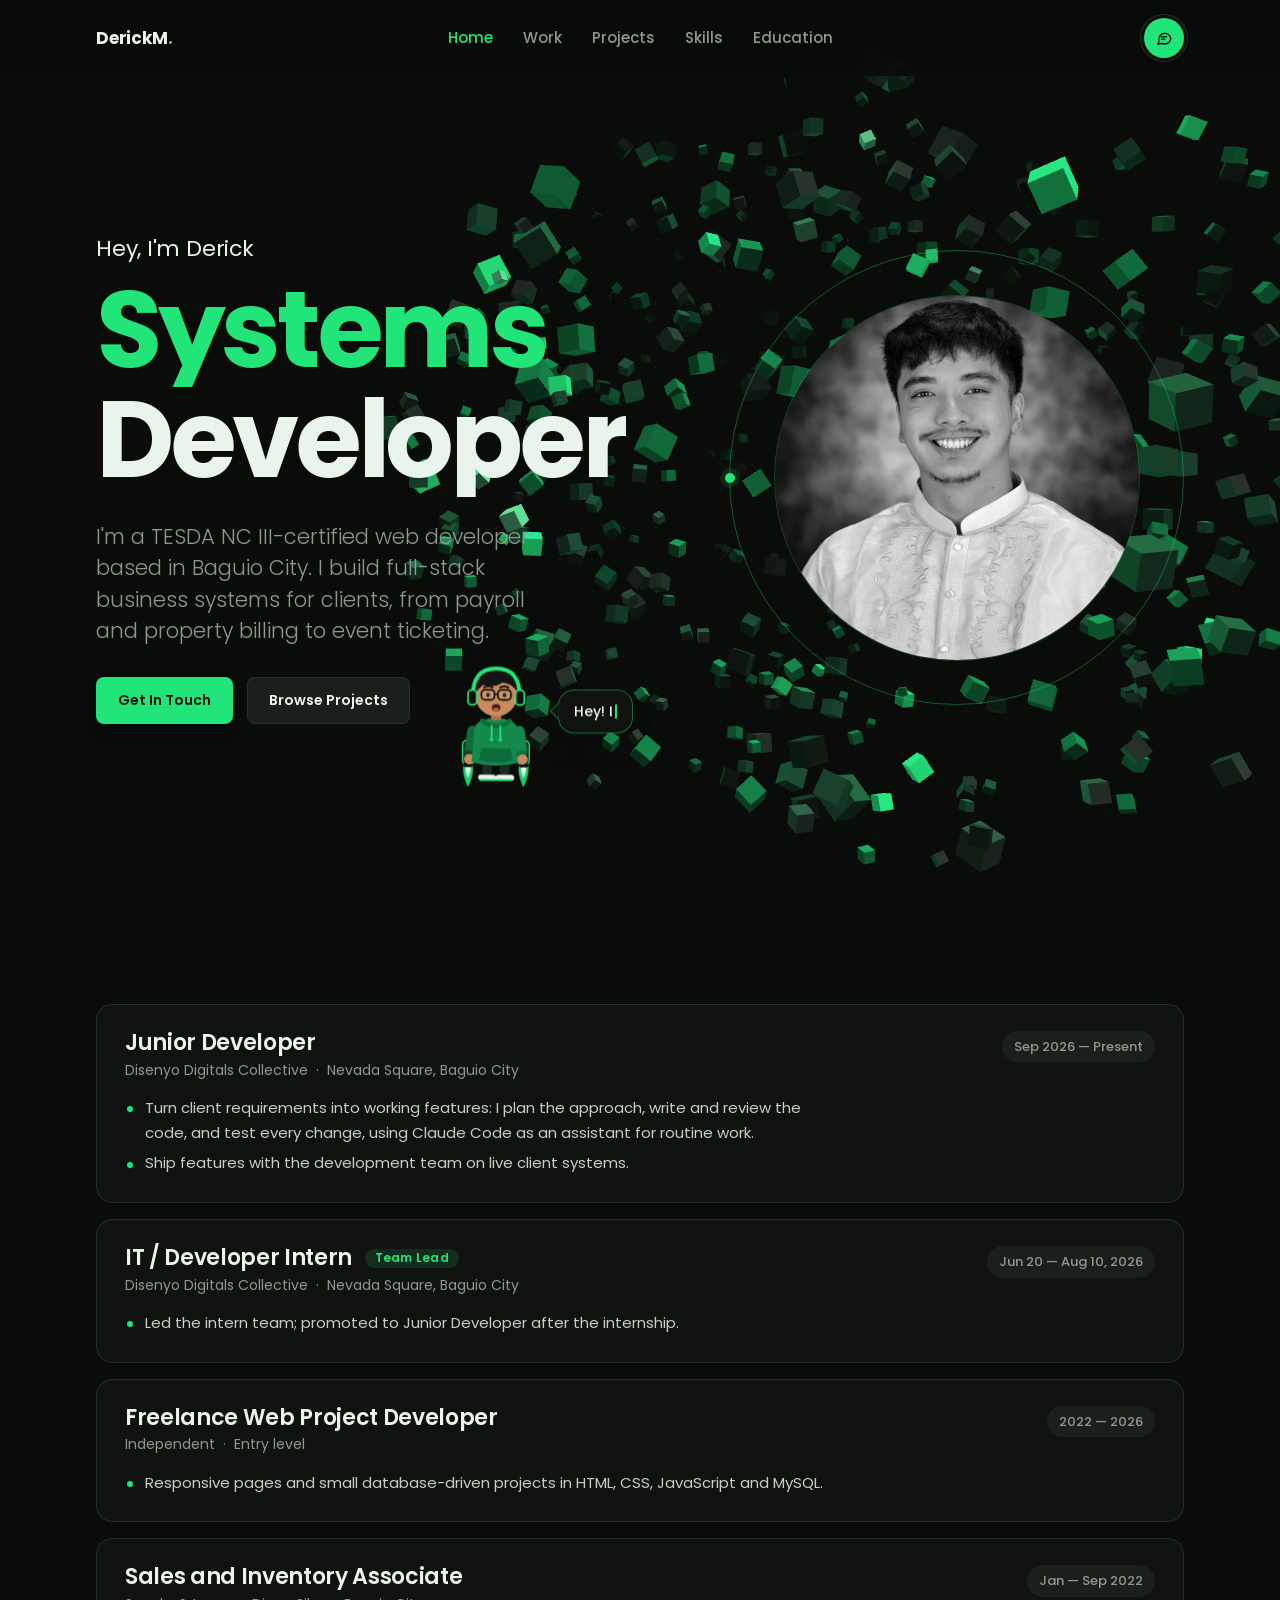
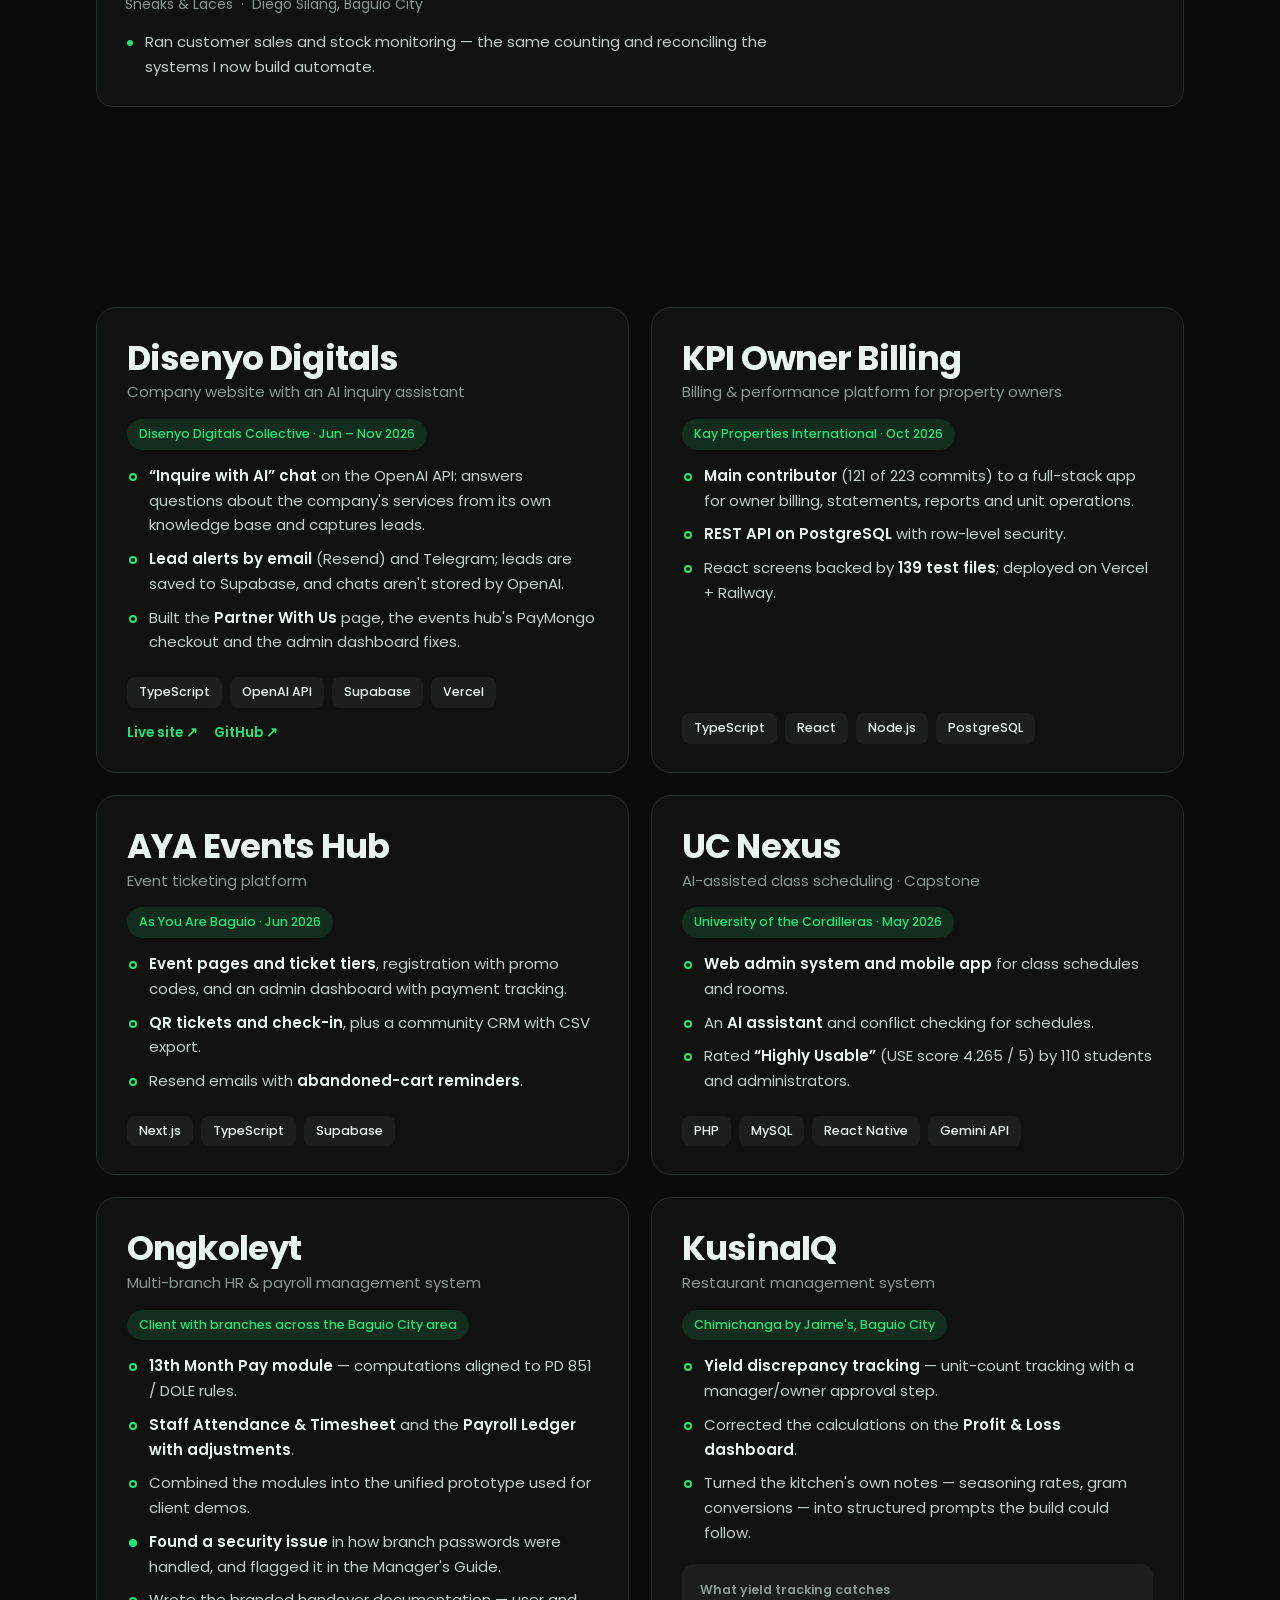
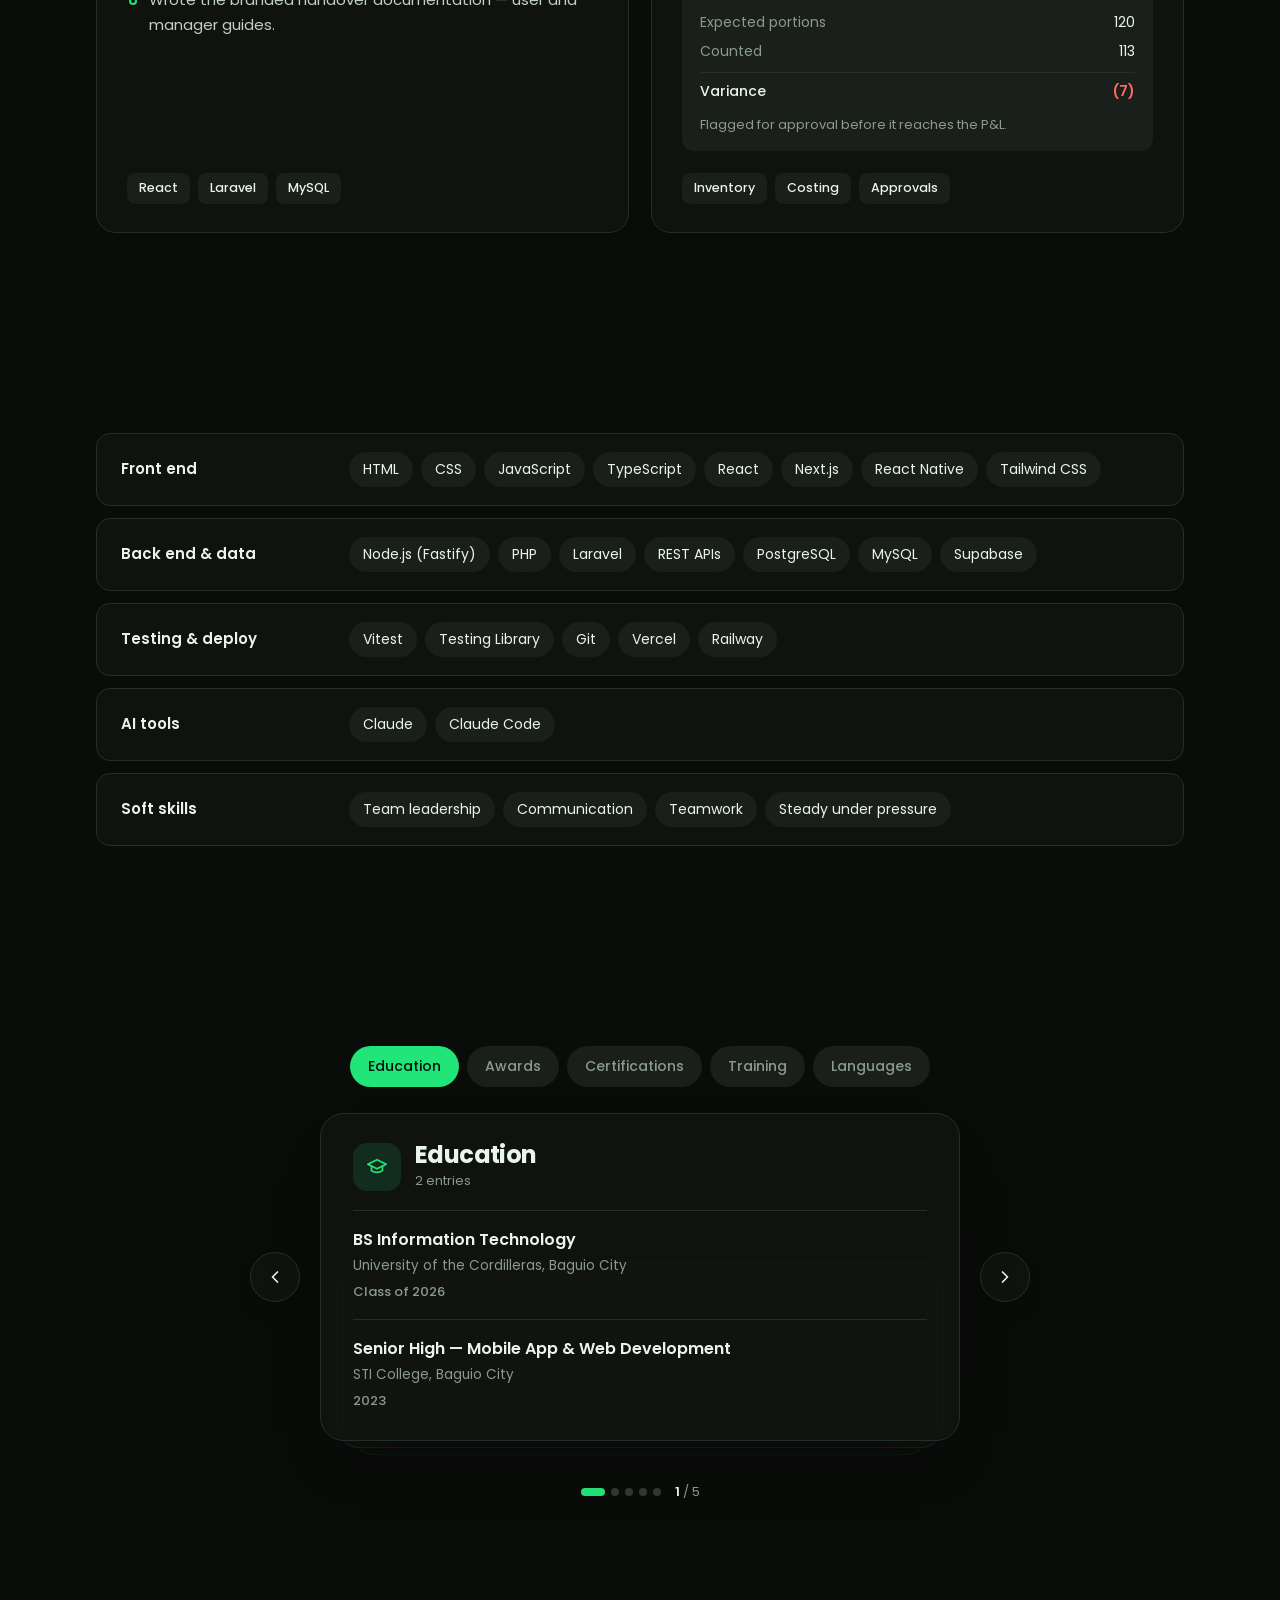
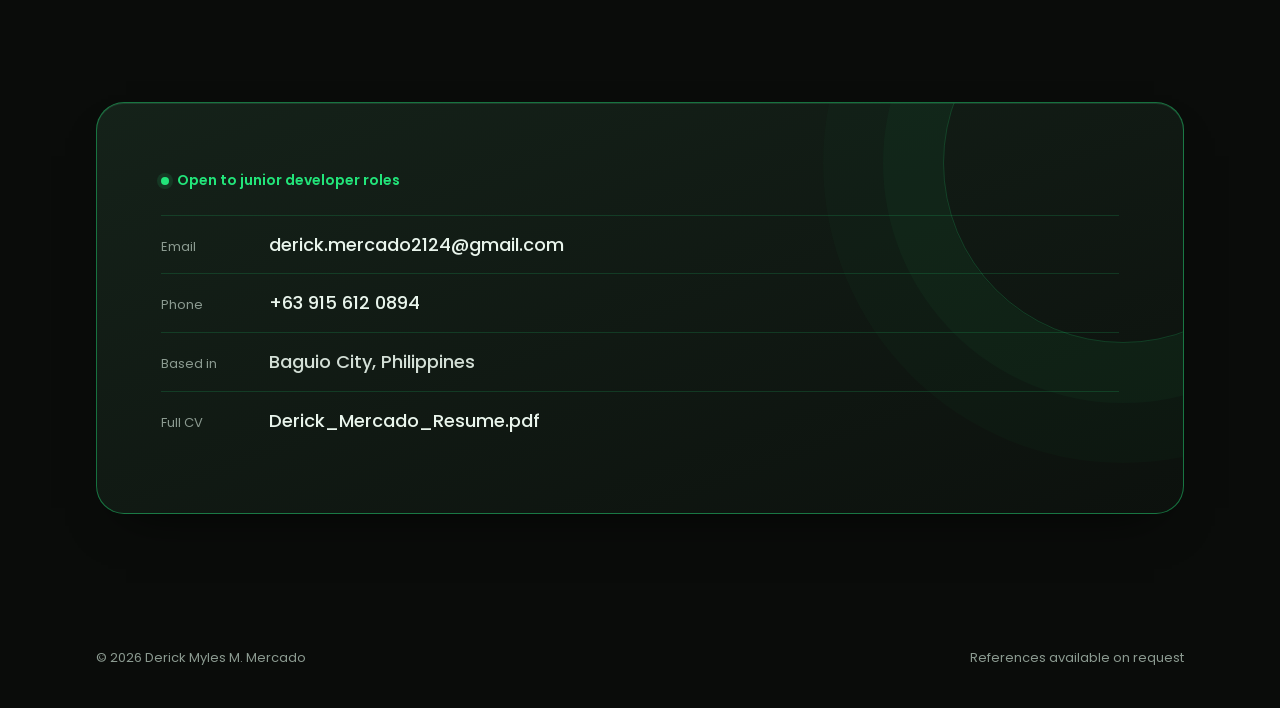
==== commit e41ad1ae: "Add Disenyo Digitals AI inquiry assistant project; drop photo from resumes - Portfolio: new Disenyo " ====
--- a/index.html
+++ b/index.html
@@ -141,6 +141,24 @@
 
       <article class="proj reveal">
         <header class="proj__head">
+          <h3>Disenyo Digitals</h3>
+          <p class="proj__sub">Company website with an AI inquiry assistant</p>
+        </header>
+        <p class="proj__client">Disenyo Digitals Collective · Jun – Nov 2026</p>
+        <ul class="proj__work">
+          <li><b>“Inquire with AI” chat</b> on the OpenAI API: answers questions about the company's services from its own knowledge base and captures leads.</li>
+          <li><b>Lead alerts by email</b> (Resend) and Telegram; leads are saved to Supabase, and chats aren't stored by OpenAI.</li>
+          <li>Built the <b>Partner With Us</b> page, the events hub's PayMongo checkout and the admin dashboard fixes.</li>
+        </ul>
+        <ul class="stack"><li>TypeScript</li><li>OpenAI API</li><li>Supabase</li><li>Vercel</li></ul>
+        <p class="proj__links">
+          <a href="https://disenyodigitals.com/" target="_blank" rel="noopener">Live site ↗</a>
+          <a href="https://github.com/destinevents/Disenyo-digitals" target="_blank" rel="noopener">GitHub ↗</a>
+        </p>
+      </article>
+
+      <article class="proj reveal">
+        <header class="proj__head">
           <h3>KPI Owner Billing</h3>
           <p class="proj__sub">Billing &amp; performance platform for property owners</p>
         </header>
--- a/styles.css
+++ b/styles.css
@@ -1,7 +1,7 @@
 /* ═══════════════════════════════════════════════════════════
    Derick Myles M. Mercado — portfolio
    Direction: dark terminal-black page, Poppins throughout, one
-   neon-green accent, green-edged cards, an SVG tour guide.
+   neon-green accent, green-edged cards, a flying SVG tour guide.
    ═══════════════════════════════════════════════════════════ */
 
 :root {
@@ -331,6 +331,9 @@
 .proj__flag::before { background: var(--accent); }
 
 .stack { display: flex; flex-wrap: wrap; gap: 8px; margin-top: auto; padding-top: 8px; }
+.proj__links { display: flex; flex-wrap: wrap; gap: 16px; font-size: 13.5px; font-weight: 600; }
+.proj__links a { color: var(--accent); text-decoration: none; }
+.proj__links a:hover, .proj__links a:focus-visible { text-decoration: underline; }
 .stack li {
   font-size: 12.5px; font-weight: 500; color: var(--ink);
   background: var(--soft); border-radius: 8px; padding: 5px 12px;
@@ -635,103 +638,93 @@
 }
 
 /* ── tour guide (guide.js) ────────────────────────────────
-   An inline-SVG character that rides along in a left rail on
-   wide screens and sits in the bottom corner on small ones.
-   Every animation here is transform/opacity only. */
-:root { --rail: 236px; }
-
-/* wide screens: reserve a left rail so the guide never sits on content */
-html.guide-full .hero,
-html.guide-full .sec,
-html.guide-full .foot {
-  padding-left: max(var(--gut), calc(var(--rail) - max(0px, (100vw - var(--max)) / 2)));
-}
-/* small screens: the guide lives in a dock at the bottom; pad the page so the
-   last lines can always scroll clear of it, and shrink the hero photo a little
-   so the call-to-action buttons sit above the dock on first load */
-html.guide-compact body { padding-bottom: calc(76px + env(safe-area-inset-bottom)); }
-html.guide-compact .hero__photo { width: min(58%, 260px); }
-/* the rail narrows the hero text column, so the headline steps down to fit it */
-html.guide-full .hero__title { font-size: clamp(52px, 6.5vw, 100px); }
-
-.guide { position: fixed; z-index: 40; pointer-events: none; }
+   An inline-SVG character with a jetpack. guide.js flies him between
+   sections (fixed to the viewport, transforms only); everything here
+   is his look, his poses and the speech bubble. */
+
+/* phones: leave room above the hero buttons for him to hover there */
+@media (max-width: 1099px) {
+  html.guide-on .hero__actions { margin-top: 116px; }
+}
+
+.guide { position: fixed; left: 0; top: 0; z-index: 40; width: 0; height: 0; pointer-events: none; }
 .guide[hidden] { display: none; }
-html.guide-full .guide { left: 0; top: 0; }
-html.guide-compact .guide { left: 0; right: 0; bottom: 0; pointer-events: auto; }
-
-.guide__mover {
-  position: relative;
-  transition: transform .75s cubic-bezier(.34, 1.3, .5, 1);
-  will-change: transform;
-}
-html.guide-compact .guide__mover {
-  transform: none !important;
-  display: flex; align-items: center; gap: 12px;
-  min-height: 64px; padding: 6px 48px calc(6px + env(safe-area-inset-bottom)) 12px;
-  background: rgba(10, 12, 10, .97);
-  border-top: 1px solid rgba(34,229,122,.35);
-}
+.guide:not(.is-in) .guide__mover { visibility: hidden; }     /* until he flies in */
+
+.guide__mover { position: absolute; left: 0; top: 0; width: var(--fig-w, 104px); will-change: transform; }
+.guide__tilt { transform-origin: 50% 55%; will-change: transform; }
 
 /* the character */
 .guide__fig {
-  display: block; padding: 0; border: 0; background: none; cursor: pointer;
+  display: block; width: 100%; padding: 0; border: 0; background: none; cursor: pointer;
   pointer-events: auto; color: inherit;
-  width: 96px;
   -webkit-tap-highlight-color: transparent;
-}
-html.guide-compact .guide__fig { width: 50px; flex: none; }
+  animation: g-hover 3.2s ease-in-out infinite;
+}
 .guide__fig:focus-visible { outline-offset: 2px; border-radius: 12px; }
-.guide__flip { display: block; transition: transform .45s var(--ease); }
-.guide.face-left .guide__flip { transform: scaleX(-1); }
 .guide__svg { display: block; width: 100%; height: auto; overflow: visible; }
-
-/* entrance: pops up from below */
-.guide.is-enter .guide__fig { animation: guide-in .9s cubic-bezier(.34, 1.4, .5, 1) both; }
-@keyframes guide-in {
-  from { opacity: 0; transform: translateY(40px) scale(.6); }
-}
+.guide.is-fly .guide__fig { animation-play-state: paused; }
 
 /* parts pivot around their own joints */
-.g-arm, .g-leg, .g-eyes, .g-head, .g-body, .g-shadow { transform-box: fill-box; }
+.g-arm, .g-shin, .g-eyes, .g-head, .g-body, .g-flame { transform-box: fill-box; }
 .g-arm  { transform-origin: 50% 9%; transition: transform .45s cubic-bezier(.34, 1.4, .5, 1); }
-.g-leg  { transform-origin: 50% 0; }
+.g-shin { transform-origin: 50% 0; transition: rotate .3s var(--ease); }
 .g-eyes { transform-origin: 50% 50%; animation: g-blink 4.6s infinite; }
 .g-head { transform-origin: 50% 100%; animation: g-bob 3.4s ease-in-out infinite; transition: rotate .4s var(--ease); }
 .g-body { transform-origin: 50% 100%; }
-.g-shadow { transform-origin: 50% 50%; }
 
 .g-arm--l { transform: rotate(7deg); }
 .g-arm--r { transform: rotate(-7deg); }
 
-/* poses */
+/* hovering: legs sway, jets flicker */
+.guide .g-shin--l { animation: g-swing 2.6s ease-in-out infinite; }
+.guide .g-shin--r { animation: g-swing 2.6s ease-in-out -1.3s infinite; }
+.g-flame { transform-origin: 50% 0; animation: g-flicker .13s ease-in-out infinite alternate; }
+.g-flame--r { animation-delay: -.07s; }
+.guide.is-boost .g-flame { animation-name: g-flicker-boost; }
+
+/* in flight: arms out, legs trail behind */
+.guide.is-fly .g-arm--l { transform: rotate(58deg); }
+.guide.is-fly .g-arm--r { transform: rotate(-58deg); }
+.guide.is-fly .g-shin--l { rotate: 10deg; }
+.guide.is-fly .g-shin--r { rotate: -10deg; }
+
+/* poses (he faces the viewer; "point" aims at the card below him) */
 .guide.pose-wave  .g-arm--r { animation: g-wave 1.3s ease-in-out infinite; }
-.guide.pose-point .g-arm--r { transform: rotate(-84deg); }
-.guide.pose-point .g-head   { rotate: 5deg; }
+.guide.pose-point.bubble-left  .g-arm--l { transform: rotate(40deg); }
+.guide.pose-point.bubble-left  .g-head   { rotate: -6deg; }
+.guide.pose-point.bubble-right .g-arm--r { transform: rotate(-40deg); }
+.guide.pose-point.bubble-right .g-head   { rotate: 6deg; }
 .guide.pose-cheer .g-arm--l { transform: rotate(150deg); }
 .guide.pose-cheer .g-arm--r { transform: rotate(-150deg); }
-
-/* moving: legs swing, body hops along an arc */
-.guide.is-walk .g-leg--l { animation: g-step .3s ease-in-out infinite alternate; }
-.guide.is-walk .g-leg--r { animation: g-step .3s ease-in-out infinite alternate-reverse; }
-.guide.is-hop  .g-body   { animation: g-hop .7s cubic-bezier(.3, .7, .4, 1); }
-.guide.is-hop  .g-shadow { animation: g-shadow .7s cubic-bezier(.3, .7, .4, 1); }
 
 /* talking: open/shut mouth swaps by opacity */
 .g-mouth__open { opacity: 0; }
 .guide.is-mouth .g-mouth__open { opacity: 1; }
 .guide.is-mouth .g-mouth__shut { opacity: 0; }
 
+@keyframes g-hover   { 50% { transform: translateY(-7px); } }
+@keyframes g-flicker { from { transform: scale(.85, .55); } to { transform: scale(1, .78); } }
+@keyframes g-flicker-boost { from { transform: scale(1.05, 1.35); } to { transform: scale(1.2, 1.8); } }
 @keyframes g-blink { 0%, 93%, 100% { transform: scaleY(1); } 95% { transform: scaleY(.1); } }
 @keyframes g-bob   { 50% { transform: translateY(1.4px); } }
 @keyframes g-wave  { 0%, 100% { transform: rotate(-145deg); } 50% { transform: rotate(-172deg); } }
-@keyframes g-step  { from { transform: rotate(-16deg); } to { transform: rotate(16deg); } }
-@keyframes g-hop   { 0%, 100% { transform: translateY(0) scaleY(1); } 12% { transform: scaleY(.92); } 45% { transform: translateY(-26px) scaleY(1.04); } }
-@keyframes g-shadow { 45% { transform: scale(.6); opacity: .2; } }
-
-/* speech bubble */
+@keyframes g-swing { 0%, 100% { transform: rotate(-7deg); } 50% { transform: rotate(8deg); } }
+
+/* spark trail: a small pool of dots guide.js fires with the Web Animations API */
+.guide__sparks { position: absolute; left: 0; top: 0; }
+.guide__spark {
+  position: absolute; left: -4px; top: -4px; width: 8px; height: 8px; border-radius: 50%;
+  background: var(--accent-2); box-shadow: 0 0 10px 2px rgba(34,229,122,.55);
+  opacity: 0; will-change: transform, opacity;
+}
+
+/* speech bubble: beside the figure at chest height */
 .guide__bubble {
   position: absolute; z-index: 1;
-  margin: 0; padding: 12px 15px;
+  bottom: 44%;
+  width: max-content; max-width: var(--bubble-w, 240px);
+  margin: 0; padding: 11px 15px;
   background: var(--card); color: var(--ink);
   border: 1px solid rgba(34,229,122,.45); border-radius: 16px;
   box-shadow: 0 18px 36px -18px rgba(0,0,0,.9);
@@ -740,47 +733,42 @@
   opacity: 0; transform: translateY(6px) scale(.96);
   transition: opacity .3s var(--ease), transform .35s var(--ease);
 }
-html.guide-full .guide__bubble {
-  left: 0; bottom: calc(100% + 12px);
-  width: var(--bubble-w, 188px);
-  transform-origin: 30px 100%;
-}
-html.guide-compact .guide__bubble {
-  position: static; order: 2; flex: 1; min-width: 0;
-  padding: 0; border: 0; background: none; box-shadow: none;
-  font-size: 13.5px; line-height: 1.4;
-  opacity: 1; transform: none;
-}
-.guide__bubble::after {                        /* tail */
-  content: ''; position: absolute; width: 12px; height: 12px;
-  background: var(--card);
-  border: 1px solid rgba(34,229,122,.45); border-top: 0; border-left: 0;
-}
-html.guide-full .guide__bubble::after { left: 36px; bottom: -7px; transform: rotate(45deg); }
-html.guide-compact .guide__bubble::after { display: none; }
+.guide.bubble-left  .guide__bubble { right: calc(100% + 10px); transform-origin: 100% 100%; }
+.guide.bubble-right .guide__bubble { left: calc(100% + 10px);  transform-origin: 0 100%; }
+.guide.is-docked.bubble-left .guide__bubble { right: calc(100% - 6px); bottom: 30%; }
+.guide__bubble::after {                        /* tail toward the figure */
+  content: ''; position: absolute; bottom: 16px; width: 11px; height: 11px;
+  background: var(--card); border: 1px solid rgba(34,229,122,.45);
+}
+.guide.bubble-left  .guide__bubble::after { right: -7px; border-left: 0; border-bottom: 0; transform: rotate(45deg); }
+.guide.bubble-right .guide__bubble::after { left: -7px;  border-right: 0; border-top: 0;  transform: rotate(45deg); }
 .guide.is-saying .guide__bubble { opacity: 1; transform: none; }
+.guide.is-fly .guide__bubble { opacity: 0; transition-duration: .15s; }
 .guide__caret {
   display: inline-block; width: 2px; height: 1em; margin-left: 2px; vertical-align: -2px;
   background: var(--accent); animation: g-caret .9s steps(1) infinite;
 }
 .guide.is-done .guide__caret { opacity: 0; animation: none; }
 @keyframes g-caret { 50% { opacity: 0; } }
+@media (max-width: 1099px) { .guide__bubble { font-size: 13.5px; padding: 10px 13px; bottom: 16%; } }
 
 /* hide / show controls */
 .guide__close {
-  position: absolute; top: -4px; right: -10px;
+  position: absolute; top: -6px; right: -6px;
   width: 30px; height: 30px; border-radius: 50%;
   display: grid; place-items: center; padding: 0; cursor: pointer;
   border: 1px solid var(--rule); background: var(--soft); color: var(--muted);
   pointer-events: auto;
   opacity: 0; transition: opacity .2s, color .2s, background .2s;
 }
-html.guide-compact .guide__close { top: 50%; right: 10px; margin-top: -16px; width: 32px; height: 32px; }
-.guide:hover .guide__close, .guide:focus-within .guide__close, html.guide-compact .guide__close { opacity: 1; }
+.guide__mover:hover .guide__close, .guide__mover:focus-within .guide__close { opacity: 1; }
+@media (hover: none) { .guide.is-docked:not(.is-fly) .guide__close { opacity: .85; } }
+.guide.is-fly .guide__close { opacity: 0; pointer-events: none; }
+.guide.is-docked .guide__close { top: 8px; right: 0; width: 26px; height: 26px; }
 .guide__close:hover { color: var(--ink); background: var(--soft-2); }
 
 .guide-show {
-  position: fixed; z-index: 40; bottom: 14px; left: 14px;
+  position: fixed; z-index: 40; right: 14px; bottom: calc(14px + env(safe-area-inset-bottom));
   display: inline-flex; align-items: center; gap: 6px;
   padding: 8px 14px; border-radius: 99px; cursor: pointer;
   font: inherit; font-size: 13px; font-weight: 600;
@@ -788,12 +776,12 @@
 }
 .guide-show[hidden] { display: none; }
 .guide-show:hover { background: var(--soft-2); }
-@media (max-width: 1099px) { .guide-show { left: auto; right: 12px; bottom: calc(12px + env(safe-area-inset-bottom)); } }
 
 @media (prefers-reduced-motion: reduce) {
-  .guide__mover, .guide__flip, .guide__bubble, .g-arm, .g-head { transition: none !important; }
-  .guide .g-eyes, .guide .g-head, .guide .g-arm--r, .guide .g-leg,
-  .guide .g-body, .guide .g-shadow, .guide .guide__fig, .guide__caret { animation: none !important; }
+  .guide__bubble, .g-arm, .g-head, .g-shin, .g-flame { transition: none !important; }
+  .guide .g-eyes, .guide .g-head, .guide .g-arm--r, .guide .g-shin,
+  .guide .g-flame, .guide .guide__fig, .guide__caret { animation: none !important; }
+  .guide:not(.is-in) .guide__mover { visibility: visible; }
 }
 
 /* ── reduced motion ───────────────────────────────────── */
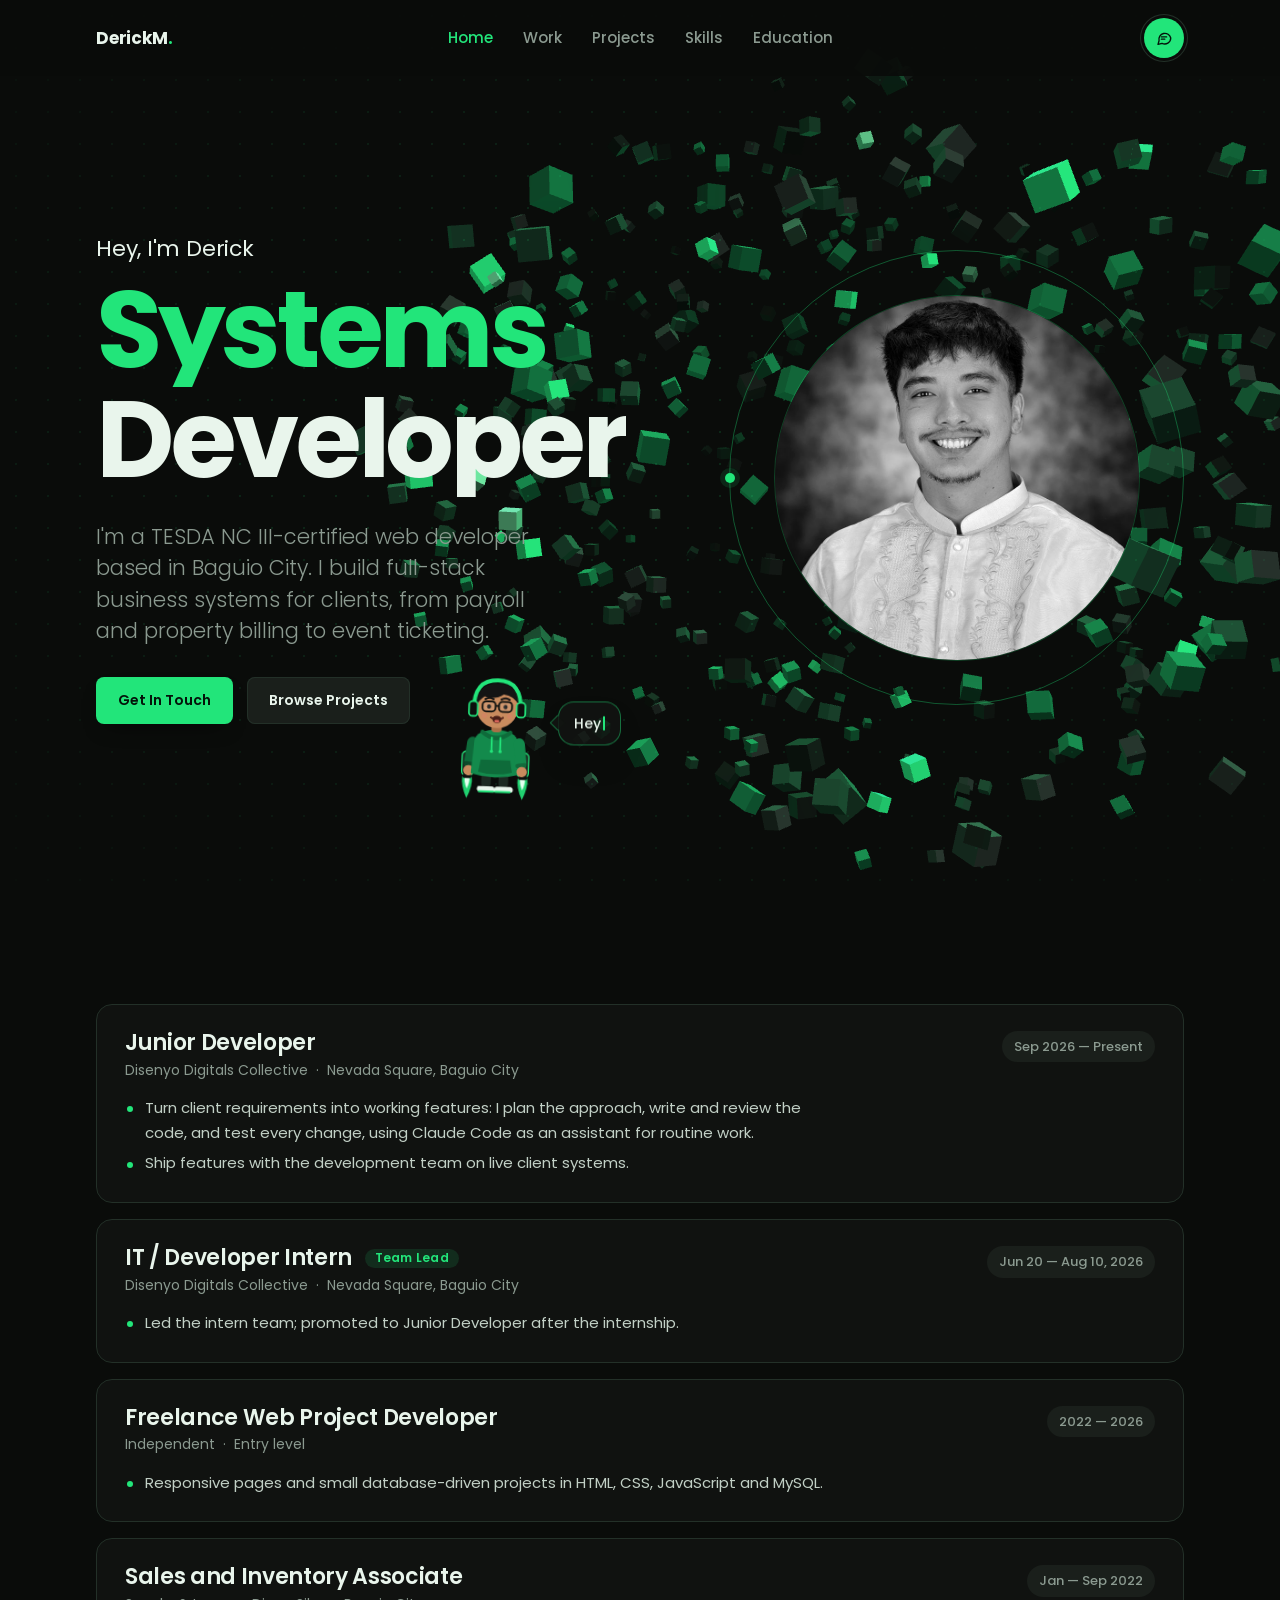
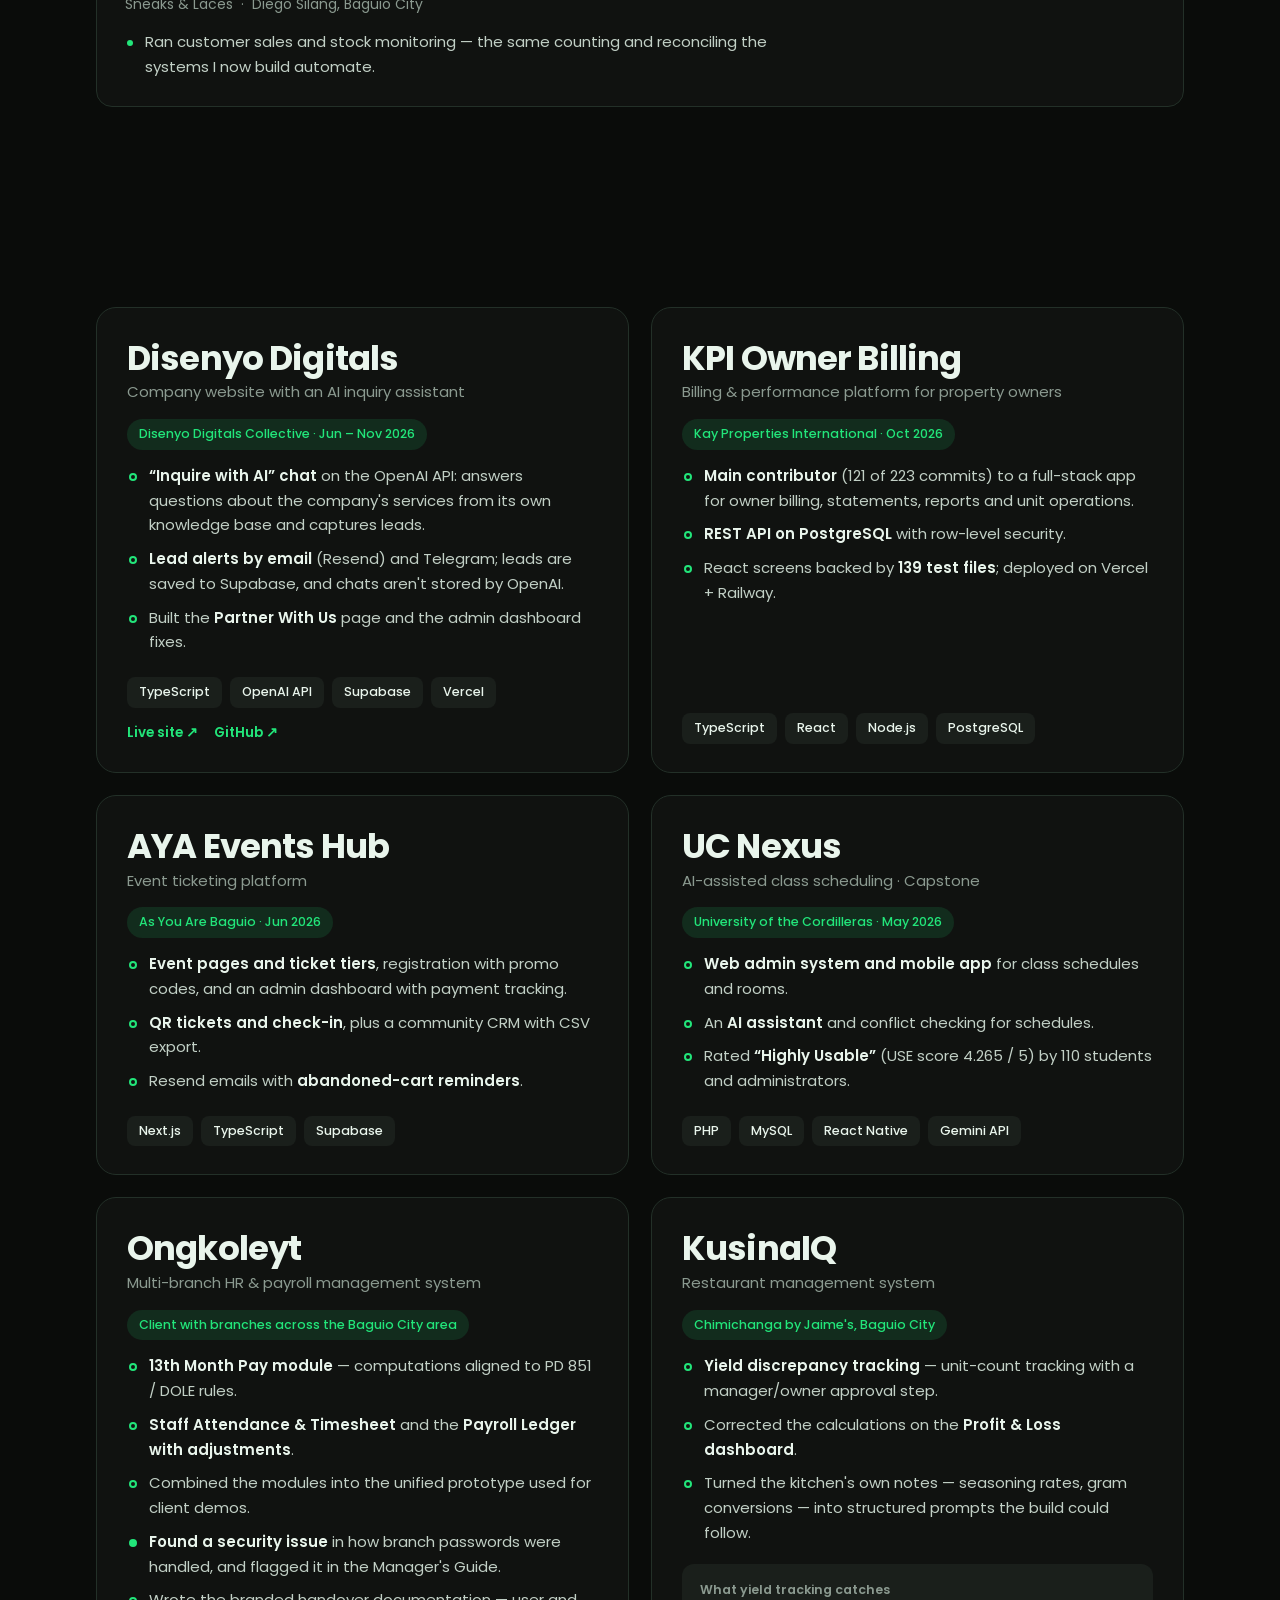
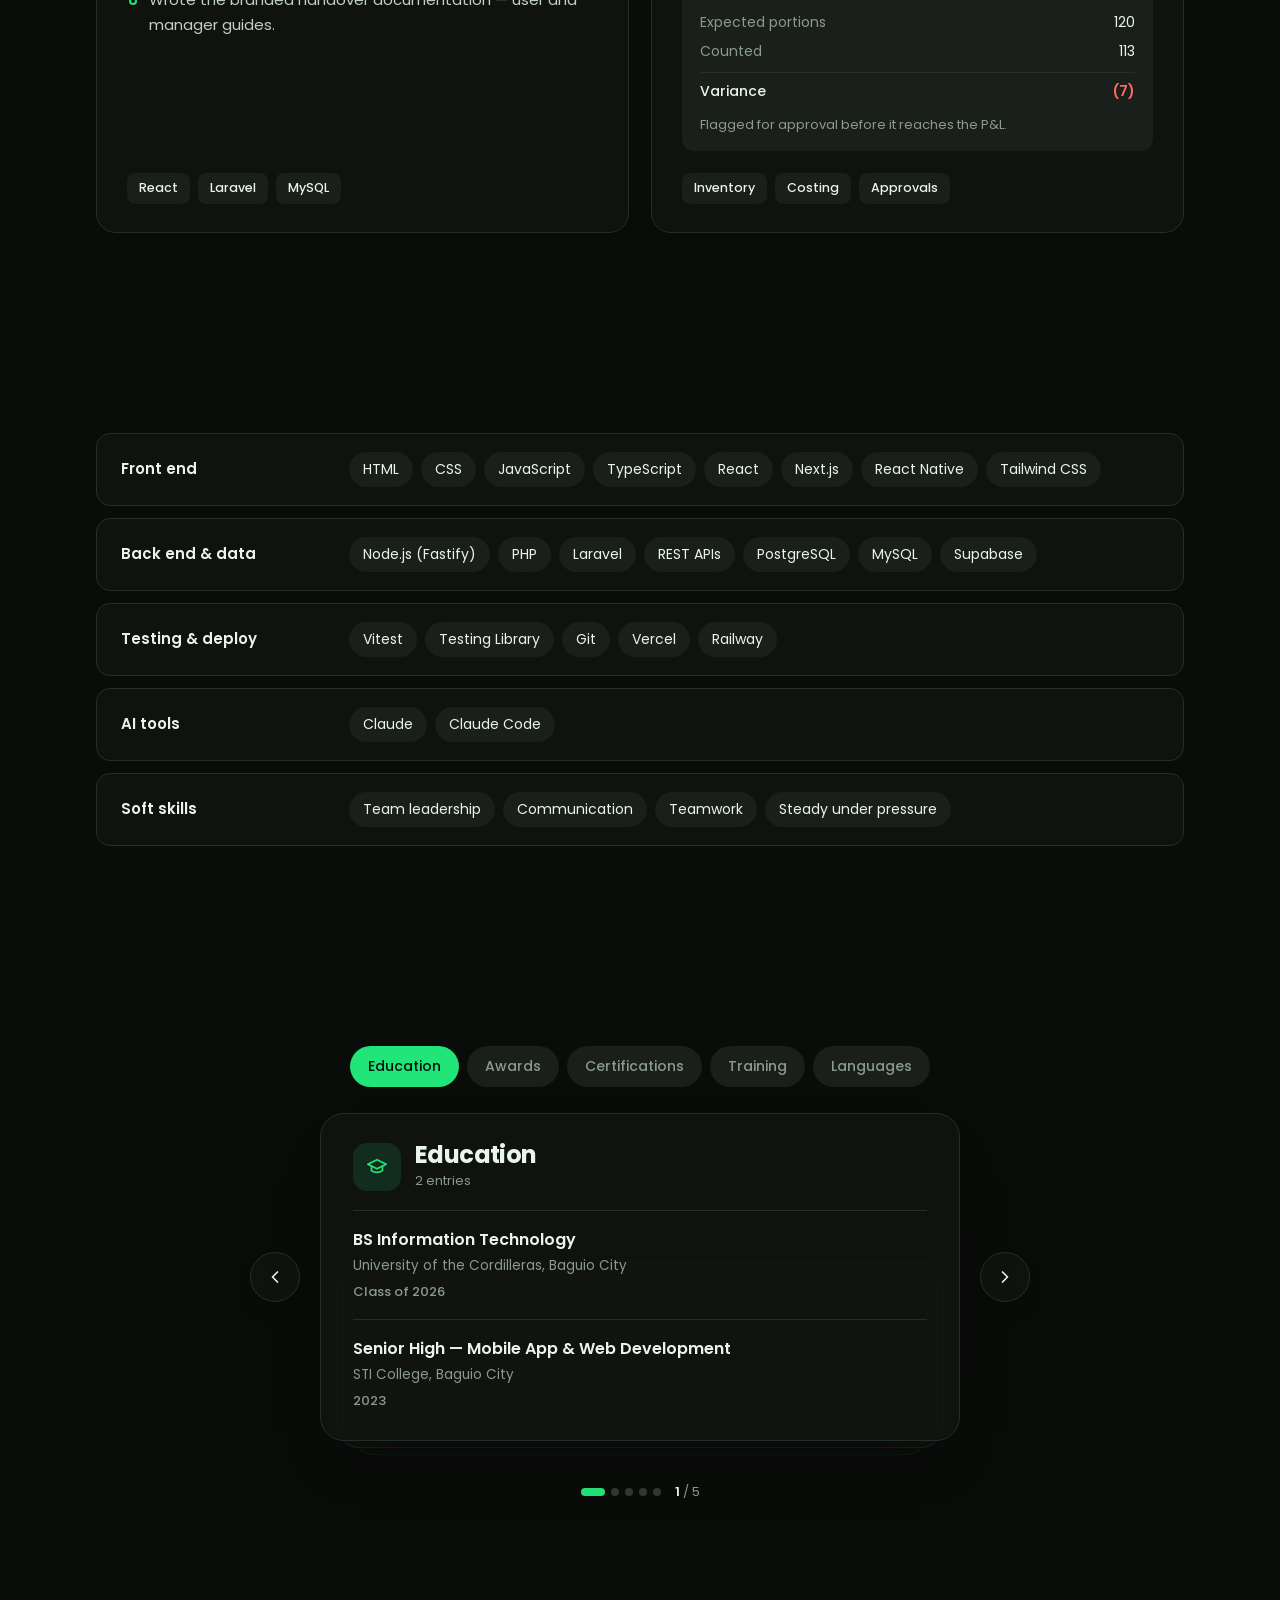
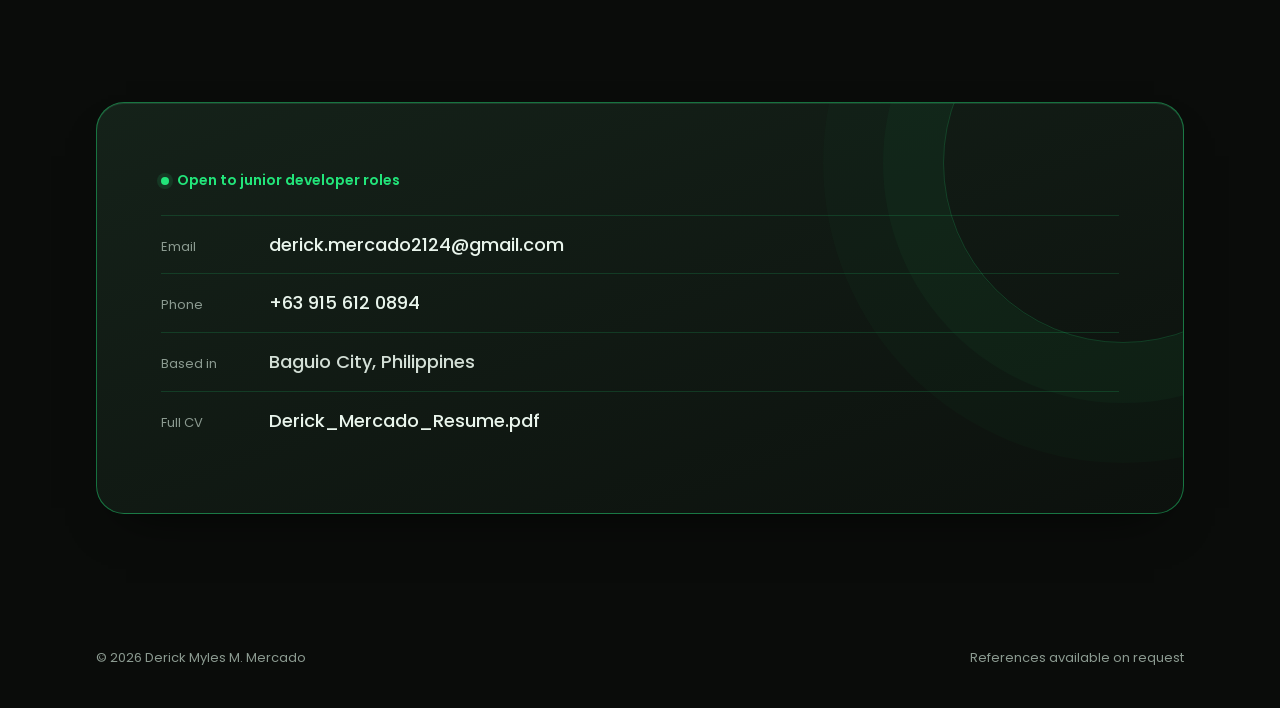
==== commit 75fa61ba: "Disenyo Digitals card: remove payment checkout claim (site has no payment gateway) Co-Authored-By: C" ====
--- a/index.html
+++ b/index.html
@@ -148,7 +148,7 @@
         <ul class="proj__work">
           <li><b>“Inquire with AI” chat</b> on the OpenAI API: answers questions about the company's services from its own knowledge base and captures leads.</li>
           <li><b>Lead alerts by email</b> (Resend) and Telegram; leads are saved to Supabase, and chats aren't stored by OpenAI.</li>
-          <li>Built the <b>Partner With Us</b> page, the events hub's PayMongo checkout and the admin dashboard fixes.</li>
+          <li>Built the <b>Partner With Us</b> page and the admin dashboard fixes.</li>
         </ul>
         <ul class="stack"><li>TypeScript</li><li>OpenAI API</li><li>Supabase</li><li>Vercel</li></ul>
         <p class="proj__links">
